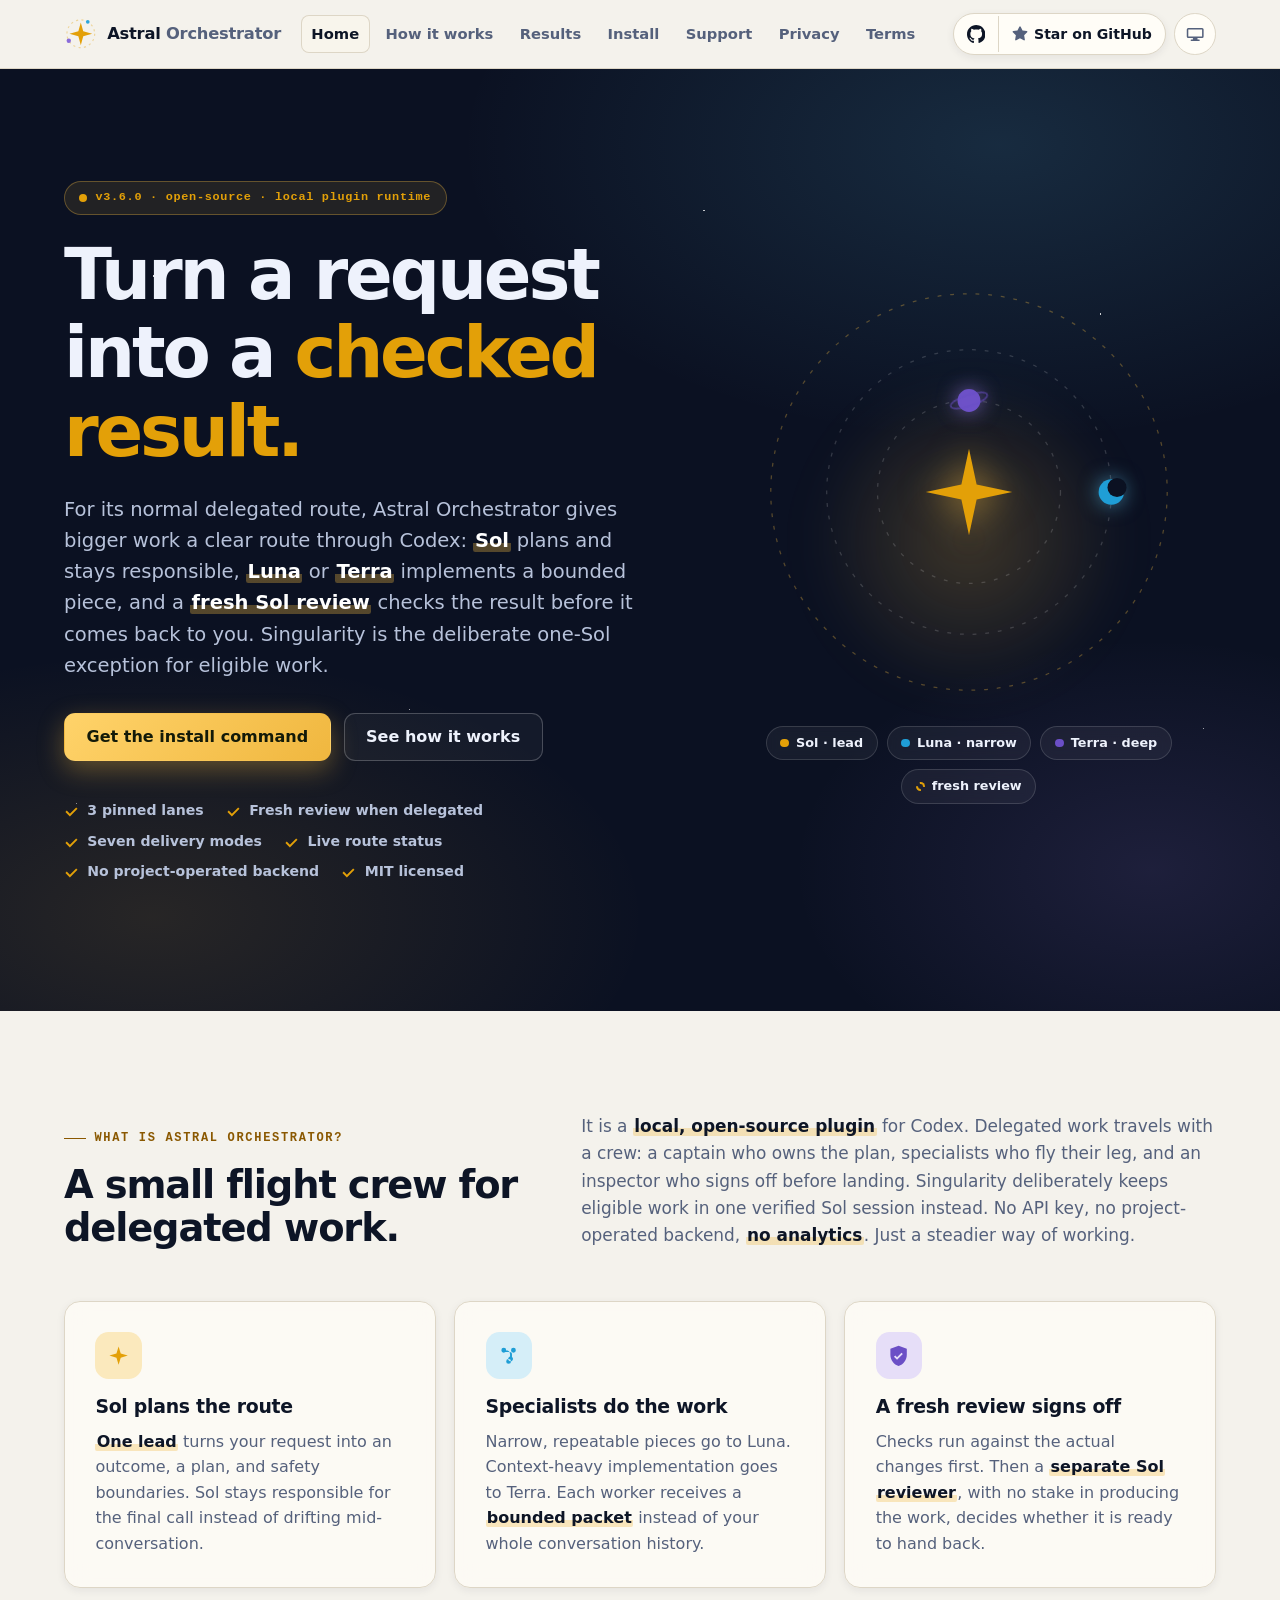
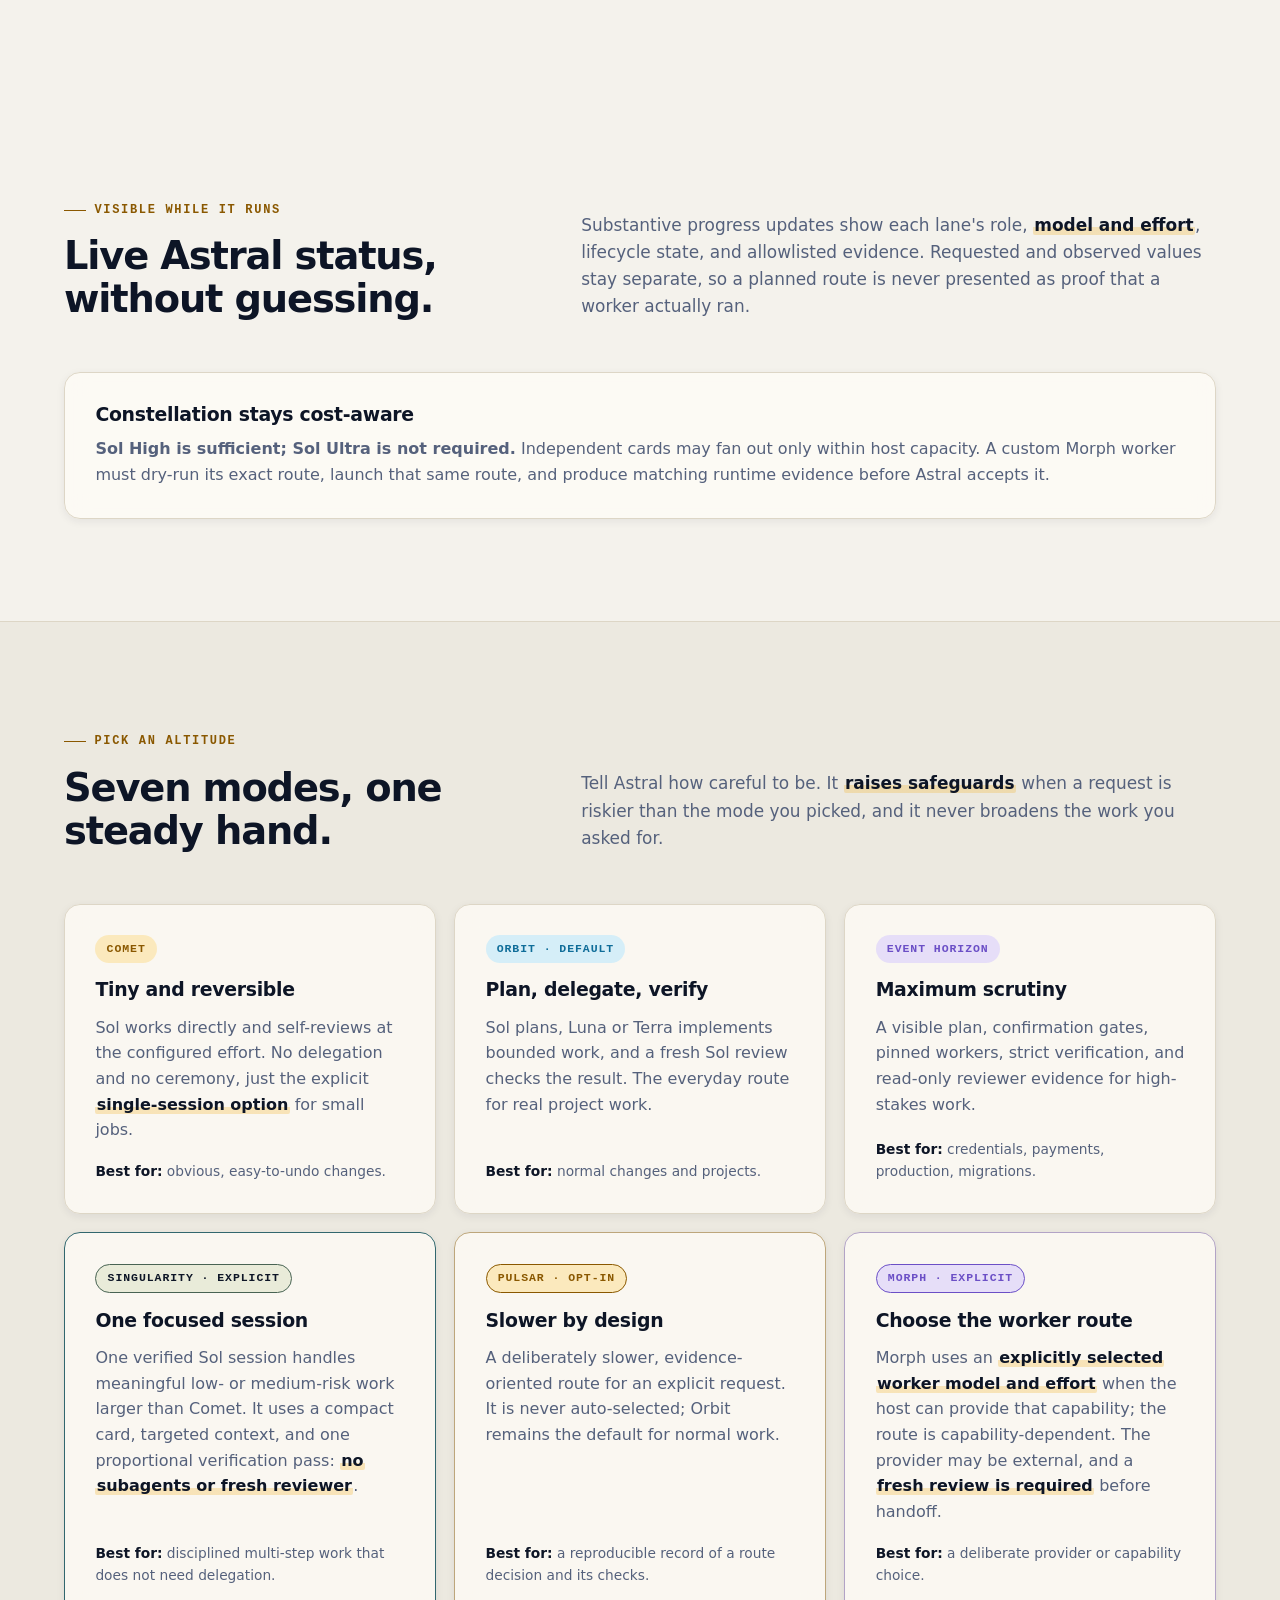
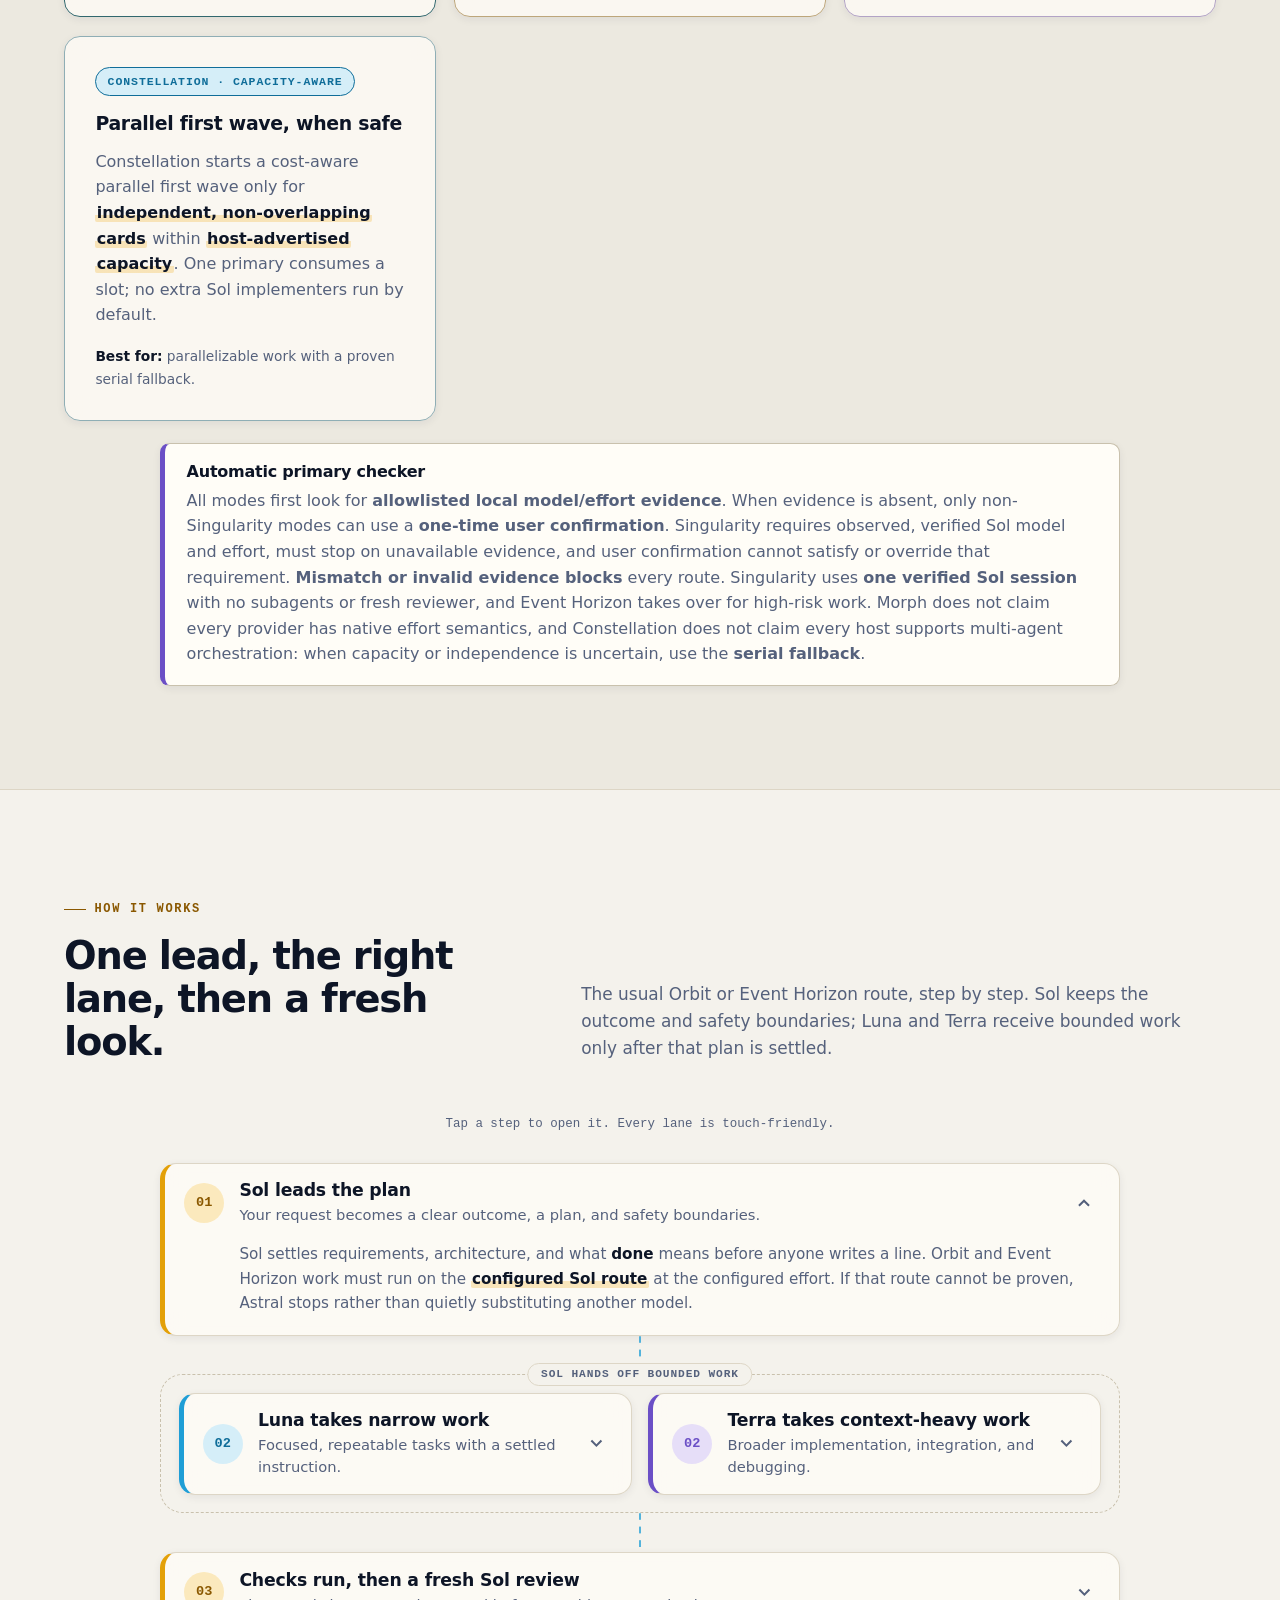
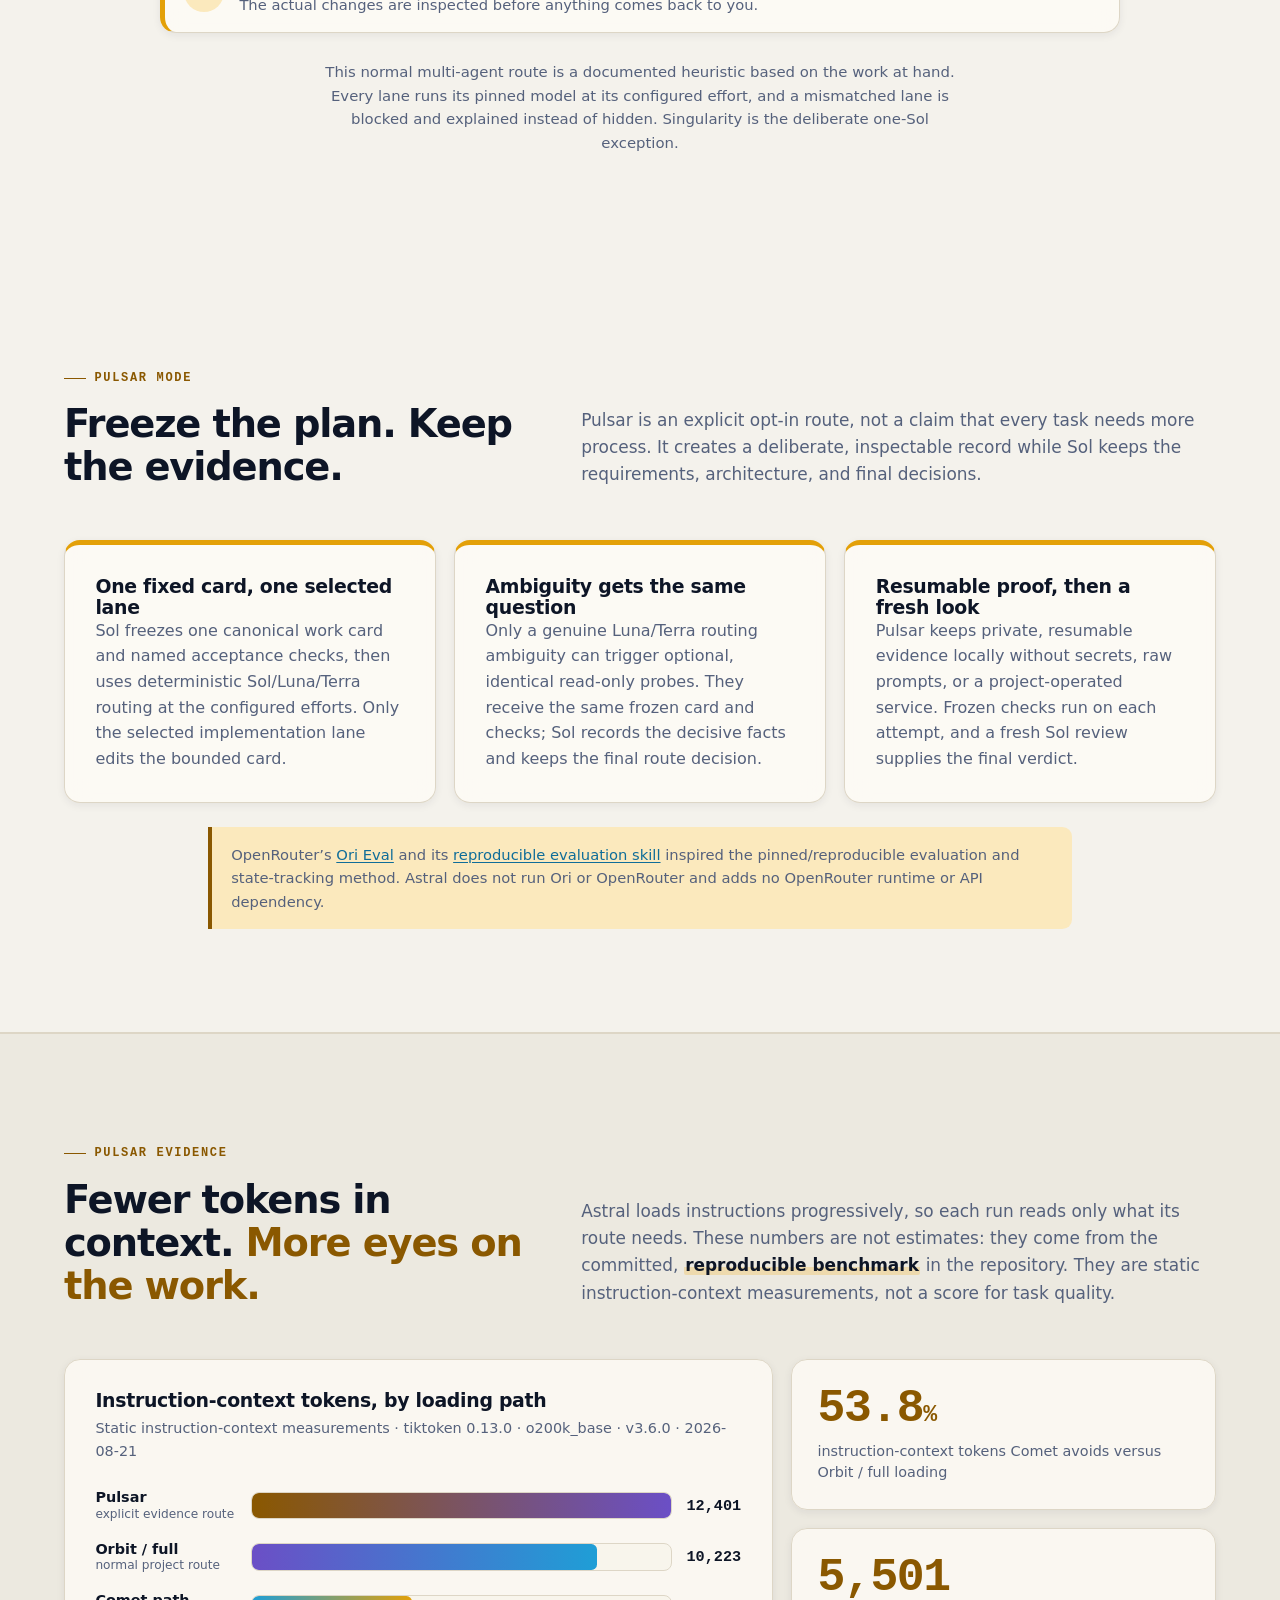
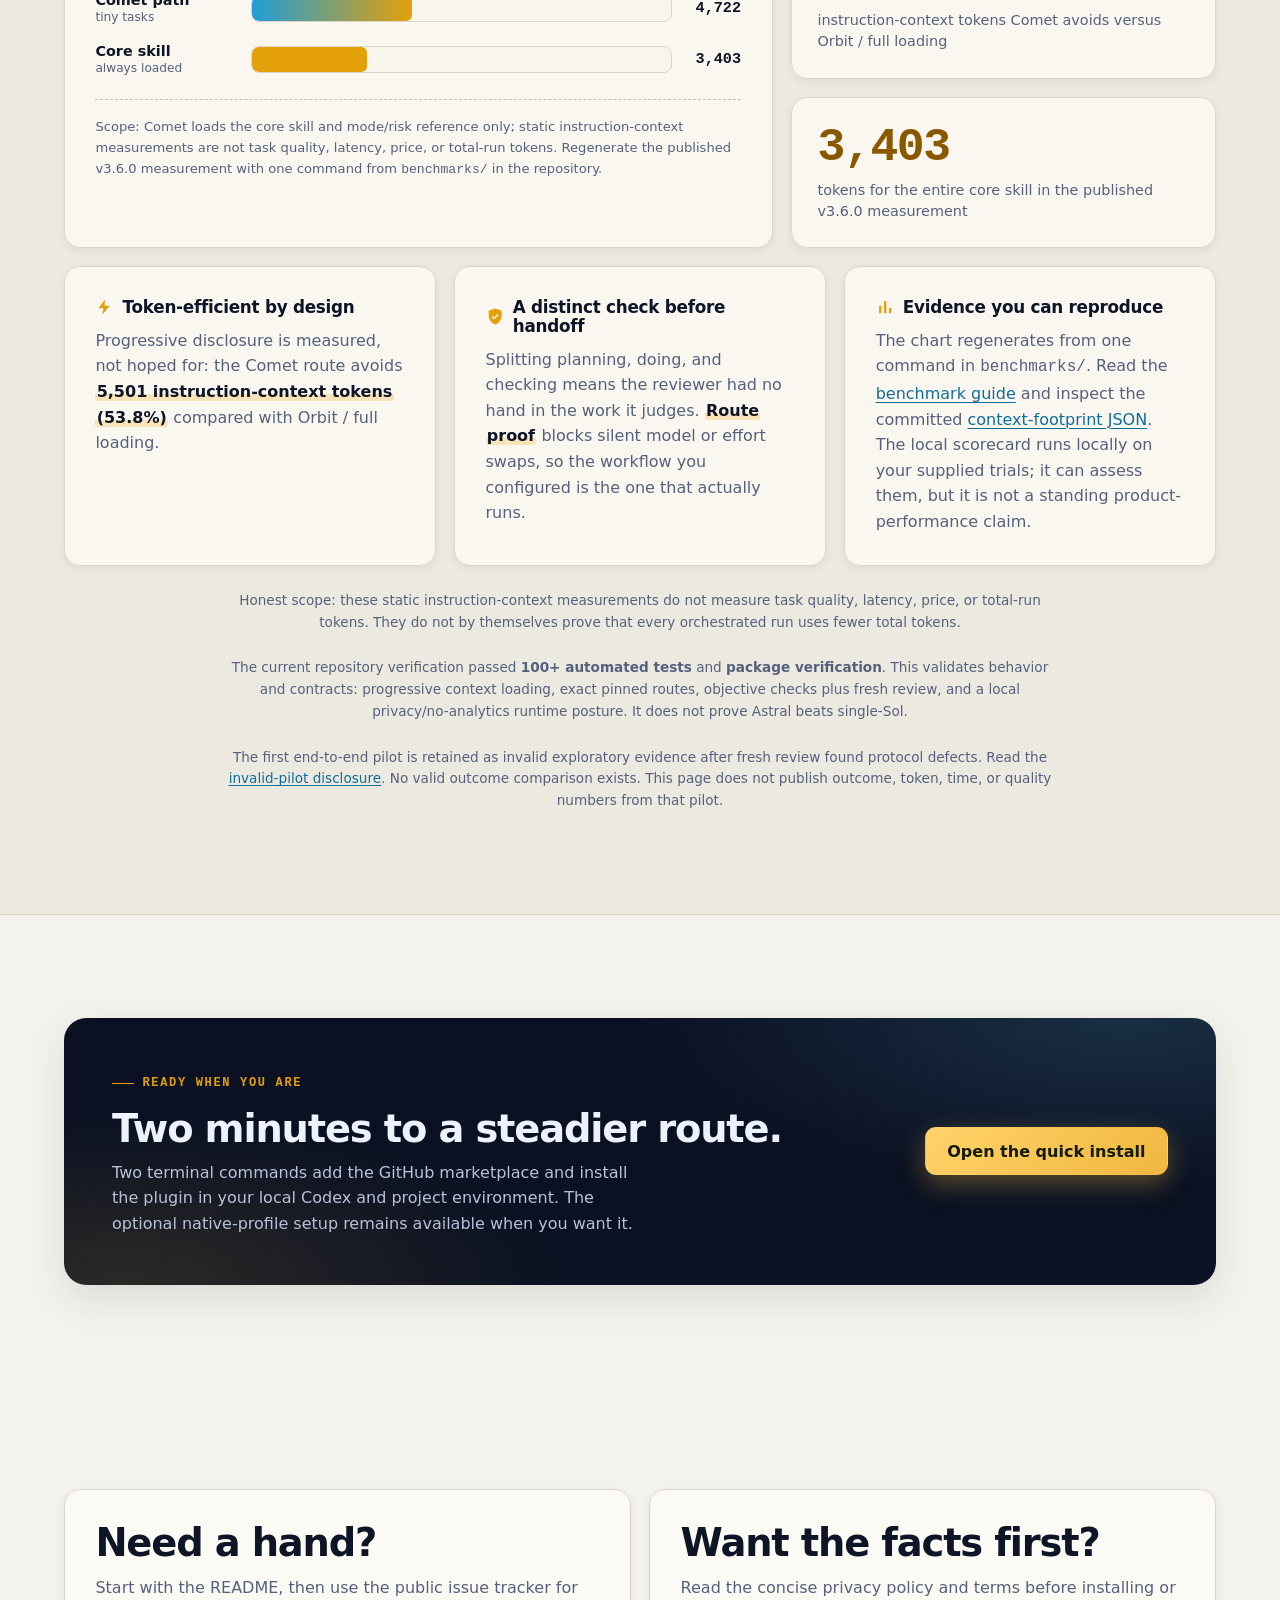
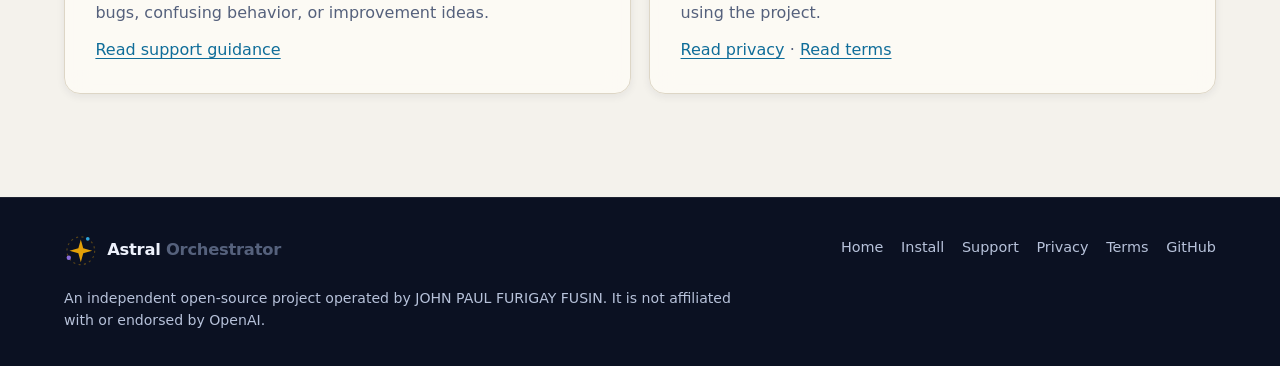
==== website/index.html @ 794e6f86 "feat: add Singularity and cosmic mode taxonomy" ====
<!doctype html>
<html lang="en">
  <head>
    <meta charset="utf-8">
    <meta name="viewport" content="width=device-width, initial-scale=1">
    <meta name="description" content="Astral Orchestrator is a local, open-source Codex plugin with delegated Sol, Luna, and Terra routes plus a deliberate one-Sol Singularity mode.">
    <meta name="theme-color" content="#f4f2ec">
    <title>Astral Orchestrator · turn a request into a checked result</title>
    <link rel="icon" type="image/png" href="assets/astral-orchestrator-favicon-32.png">
    <link rel="apple-touch-icon" href="assets/astral-orchestrator-touch-icon.png">
    <link rel="stylesheet" href="assets/site.css">
    <script src="assets/site.js"></script>
  </head>
  <body>
    <div class="ambient" aria-hidden="true"></div>
    <a class="skip-link" href="#main-content">Skip to content</a>
    <header class="site-header">
      <div class="shell header-inner">
        <a class="brand" href="./" aria-label="Astral Orchestrator home">
          <svg class="brand-mark" viewBox="0 0 40 40" aria-hidden="true">
            <circle cx="20" cy="20" r="16.5" fill="none" stroke="currentColor" stroke-opacity="0.35" stroke-width="1.4" stroke-dasharray="2.5 4"></circle>
            <path d="M20 6.5 L22.9 17.1 L33.5 20 L22.9 22.9 L20 33.5 L17.1 22.9 L6.5 20 L17.1 17.1 Z"></path>
            <circle cx="28.3" cy="5.7" r="2.2" fill="#2ea6dc"></circle>
            <circle cx="5.7" cy="28.3" r="2.6" fill="#8a6cdb"></circle>
          </svg>
          <span class="brand-word">Astral <em>Orchestrator</em></span>
        </a>
        <nav class="site-nav" aria-label="Primary navigation">
          <ul>
            <li><a href="./" aria-current="page">Home</a></li>
            <li><a href="#how-it-works">How it works</a></li>
            <li><a href="#evidence">Results</a></li>
            <li><a href="install/">Install</a></li>
            <li><a href="support/">Support</a></li>
            <li><a href="privacy/">Privacy</a></li>
            <li><a href="terms/">Terms</a></li>
          </ul>
        </nav>
        <div class="header-actions">
          <a class="star-button" href="https://github.com/Demonbane18/astral-orchestrator" target="_blank" rel="noopener" aria-label="Open Astral Orchestrator on GitHub in a new tab">
            <span class="star-button-part">
              <svg class="gh-mark" viewBox="0 0 16 16" aria-hidden="true"><path d="M8 0C3.58 0 0 3.58 0 8c0 3.54 2.29 6.53 5.47 7.59.4.07.55-.17.55-.38 0-.19-.01-.82-.01-1.49-2.01.37-2.53-.49-2.69-.94-.09-.23-.48-.94-.82-1.13-.28-.15-.68-.52-.01-.53.63-.01 1.08.58 1.23.82.72 1.21 1.87.87 2.33.66.07-.52.28-.87.51-1.07-1.78-.2-3.64-.89-3.64-3.95 0-.87.31-1.59.82-2.15-.08-.2-.36-1.02.08-2.12 0 0 .67-.21 2.2.82.64-.18 1.32-.27 2-.27s1.36.09 2 .27c1.53-1.04 2.2-.82 2.2-.82.44 1.1.16 1.92.08 2.12.51.56.82 1.27.82 2.15 0 3.07-1.87 3.75-3.65 3.95.29.25.54.73.54 1.48 0 1.07-.01 1.93-.01 2.2 0 .21.15.46.55.38A8.01 8.01 0 0 0 16 8c0-4.42-3.58-8-8-8Z"></path></svg>
            </span>
            <span class="star-button-part">
              <svg class="star-icon" viewBox="0 0 16 16" aria-hidden="true"><path d="M8 .25a.75.75 0 0 1 .673.418l1.882 3.815 4.21.612a.75.75 0 0 1 .416 1.279l-3.046 2.97.719 4.192a.751.751 0 0 1-1.088.791L8 12.347l-3.766 1.98a.75.75 0 0 1-1.088-.79l.72-4.194L.818 6.374a.75.75 0 0 1 .416-1.28l4.21-.611L7.327.668A.75.75 0 0 1 8 .25Z"></path></svg>
              <span class="star-label">Star on GitHub</span>
            </span>
          </a>
          <button class="theme-toggle" type="button" data-theme-toggle data-choice="system" aria-label="Theme: system. Activate for light theme.">
            <svg data-theme-icon="light" viewBox="0 0 24 24" aria-hidden="true"><circle cx="12" cy="12" r="4.5"></circle><circle cx="12" cy="2.4" r="1.7"></circle><circle cx="12" cy="21.6" r="1.7"></circle><circle cx="2.4" cy="12" r="1.7"></circle><circle cx="21.6" cy="12" r="1.7"></circle><circle cx="4.8" cy="4.8" r="1.7"></circle><circle cx="19.2" cy="19.2" r="1.7"></circle><circle cx="19.2" cy="4.8" r="1.7"></circle><circle cx="4.8" cy="19.2" r="1.7"></circle></svg>
            <svg data-theme-icon="dark" viewBox="0 0 24 24" aria-hidden="true"><path d="M21 12.79A9 9 0 1 1 11.21 3 7 7 0 0 0 21 12.79Z"></path></svg>
            <svg data-theme-icon="system" viewBox="0 0 24 24" aria-hidden="true"><path fill-rule="evenodd" d="M3 4a2 2 0 0 0-2 2v9a2 2 0 0 0 2 2h6v2H7a1 1 0 1 0 0 2h10a1 1 0 1 0 0-2h-2v-2h6a2 2 0 0 0 2-2V6a2 2 0 0 0-2-2H3Zm0 2h18v9H3V6Z"></path></svg>
          </button>
        </div>
      </div>
    </header>

    <main id="main-content">
      <section class="hero" aria-labelledby="home-title">
        <div class="shell hero-grid">
          <div>
            <p class="hero-badge"><span class="pulse-dot" aria-hidden="true"></span>v3.6.0 · open-source · local plugin runtime</p>
            <h1 id="home-title">Turn a request into a <span class="gradient-text">checked result.</span></h1>
            <p class="hero-copy">
              For its normal delegated route, Astral Orchestrator gives bigger work a clear route through Codex:
              <span class="hl">Sol</span> plans and stays responsible,
              <span class="hl">Luna</span> or <span class="hl">Terra</span> implements
              a bounded piece, and a <span class="hl">fresh Sol review</span> checks
              the result before it comes back to you. Singularity is the deliberate
              one-Sol exception for eligible work.
            </p>
            <div class="hero-actions">
              <a class="button button-primary" href="install/">Get the install command</a>
              <a class="button button-quiet" href="#how-it-works">See how it works</a>
            </div>
            <ul class="hero-facts">
              <li><svg viewBox="0 0 16 16" aria-hidden="true"><path d="M6.2 11.3 2.9 8 1.5 9.4l4.7 4.7 8-8L12.8 4.7z"></path></svg>3 pinned lanes</li>
              <li><svg viewBox="0 0 16 16" aria-hidden="true"><path d="M6.2 11.3 2.9 8 1.5 9.4l4.7 4.7 8-8L12.8 4.7z"></path></svg>Fresh review when delegated</li>
              <li><svg viewBox="0 0 16 16" aria-hidden="true"><path d="M6.2 11.3 2.9 8 1.5 9.4l4.7 4.7 8-8L12.8 4.7z"></path></svg>Seven delivery modes</li>
              <li><svg viewBox="0 0 16 16" aria-hidden="true"><path d="M6.2 11.3 2.9 8 1.5 9.4l4.7 4.7 8-8L12.8 4.7z"></path></svg>Live route status</li>
              <li><svg viewBox="0 0 16 16" aria-hidden="true"><path d="M6.2 11.3 2.9 8 1.5 9.4l4.7 4.7 8-8L12.8 4.7z"></path></svg>No project-operated backend</li>
              <li><svg viewBox="0 0 16 16" aria-hidden="true"><path d="M6.2 11.3 2.9 8 1.5 9.4l4.7 4.7 8-8L12.8 4.7z"></path></svg>MIT licensed</li>
            </ul>
          </div>
          <div class="hero-orbit">
            <svg class="orbit-scene" viewBox="0 0 340 340" role="img" aria-label="Orbital diagram: Sol the golden lead star at the center, Luna and Terra specialist lanes on inner orbits, and a dashed fresh-review ring around them all.">
              <circle class="orbit-ring orbit-ring--review" cx="170" cy="170" r="156"></circle>
              <circle class="orbit-ring" cx="170" cy="170" r="112"></circle>
              <circle class="orbit-ring" cx="170" cy="170" r="72"></circle>
              <g class="orbit-group orbit-group--luna">
                <g transform="translate(282 170)">
                  <circle class="orbit-luna" r="10"></circle>
                  <circle class="orbit-cutout" cx="4.5" cy="-3.5" r="7.5"></circle>
                </g>
              </g>
              <g class="orbit-group orbit-group--terra">
                <g transform="translate(170 98)">
                  <circle class="orbit-terra" r="9"></circle>
                  <ellipse cx="0" cy="0" rx="15" ry="4.5" fill="none" stroke="currentColor" stroke-opacity="0.55" stroke-width="1.4" transform="rotate(-18)" class="orbit-terra"></ellipse>
                </g>
              </g>
              <path class="orbit-sol" d="M170 136 L176 164 L204 170 L176 176 L170 204 L164 176 L136 170 L164 164 Z"></path>
            </svg>
            <div class="orbit-legend" aria-hidden="true">
              <span class="orbit-chip"><i class="dot-sol"></i>Sol · lead</span>
              <span class="orbit-chip"><i class="dot-luna"></i>Luna · narrow</span>
              <span class="orbit-chip"><i class="dot-terra"></i>Terra · deep</span>
              <span class="orbit-chip"><i class="dot-review"></i>fresh review</span>
            </div>
          </div>
        </div>
      </section>

      <section class="section" aria-labelledby="what-title">
        <div class="shell">
          <div class="section-intro" data-reveal>
            <div>
              <p class="eyebrow">What is Astral Orchestrator?</p>
              <h2 id="what-title">A small flight crew for delegated work.</h2>
            </div>
            <p>
              It is a <span class="hl">local, open-source plugin</span> for Codex.
              Delegated work travels with a crew: a captain who owns the plan,
              specialists who fly their leg, and an inspector who signs off before
              landing. Singularity deliberately keeps eligible work in one verified
              Sol session instead. No API key, no project-operated backend,
              <span class="hl">no analytics</span>. Just a steadier way of working.
            </p>
          </div>
          <div class="card-grid">
            <article class="pillar-card" data-reveal>
              <span class="card-icon card-icon--sol" aria-hidden="true">
                <svg viewBox="0 0 24 24"><path d="M12 2.5 14.2 9.8 21.5 12 14.2 14.2 12 21.5 9.8 14.2 2.5 12 9.8 9.8Z"></path></svg>
              </span>
              <h3>Sol plans the route</h3>
              <p>
                <span class="hl">One lead</span> turns your request into an outcome,
                a plan, and safety boundaries. Sol stays responsible for the final
                call instead of drifting mid-conversation.
              </p>
            </article>
            <article class="pillar-card" data-reveal>
              <span class="card-icon card-icon--lanes" aria-hidden="true">
                <svg viewBox="0 0 24 24"><path d="M7 4a2.5 2.5 0 1 1 0 5 2.5 2.5 0 0 1 0-5Zm10 0a2.5 2.5 0 1 1 0 5 2.5 2.5 0 0 1 0-5ZM7 6.5h2.2c2.6 0 4.3 1.6 4.3 4.2V13a2.5 2.5 0 1 0 2 .4v-2.7c0-1.5-1-2.4-2.3-2.4H7v-1.8ZM12 15.5A2.5 2.5 0 1 1 12 20.5 2.5 2.5 0 0 1 12 15.5Z"></path></svg>
              </span>
              <h3>Specialists do the work</h3>
              <p>
                Narrow, repeatable pieces go to Luna. Context-heavy implementation
                goes to Terra. Each worker receives a <span class="hl">bounded
                packet</span> instead of your whole conversation history.
              </p>
            </article>
            <article class="pillar-card" data-reveal>
              <span class="card-icon card-icon--review" aria-hidden="true">
                <svg viewBox="0 0 24 24"><path d="M12 1.8 3.5 5v6.1c0 5.3 3.6 10.3 8.5 11.6 4.9-1.3 8.5-6.3 8.5-11.6V5L12 1.8Zm-1.6 14.6-3.2-3.2 1.4-1.4 1.8 1.8 4.6-4.6 1.4 1.4-6 6Z"></path></svg>
              </span>
              <h3>A fresh review signs off</h3>
              <p>
                Checks run against the actual changes first. Then a
                <span class="hl">separate Sol reviewer</span>, with no stake in
                producing the work, decides whether it is ready to hand back.
              </p>
            </article>
          </div>
        </div>
      </section>

      <section class="section" aria-labelledby="status-title">
        <div class="shell">
          <div class="section-intro" data-reveal>
            <div>
              <p class="eyebrow">Visible while it runs</p>
              <h2 id="status-title">Live Astral status, without guessing.</h2>
            </div>
            <p>
              Substantive progress updates show each lane's role, <span class="hl">model and effort</span>,
              lifecycle state, and allowlisted evidence. Requested and observed values stay separate,
              so a planned route is never presented as proof that a worker actually ran.
            </p>
          </div>
          <div class="plain-card" data-reveal>
            <h3>Constellation stays cost-aware</h3>
            <p>
              <strong>Sol High is sufficient; Sol Ultra is not required.</strong> Independent cards may
              fan out only within host capacity. A custom Morph worker must dry-run its exact route,
              launch that same route, and produce matching runtime evidence before Astral accepts it.
            </p>
          </div>
        </div>
      </section>

      <section class="section modes-section" aria-labelledby="modes-title">
        <div class="shell">
          <div class="section-intro" data-reveal>
            <div>
              <p class="eyebrow">Pick an altitude</p>
              <h2 id="modes-title">Seven modes, one steady hand.</h2>
            </div>
            <p>
              Tell Astral how careful to be. It <span class="hl">raises safeguards</span>
              when a request is riskier than the mode you picked, and it never
              broadens the work you asked for.
            </p>
          </div>
          <div class="card-grid modes-grid">
            <article class="mode-card" data-reveal>
              <span class="mode-tag mode-tag--comet">Comet</span>
              <h3>Tiny and reversible</h3>
              <p>
                Sol works directly and self-reviews at the configured effort. No
                delegation and no ceremony, just the explicit
                <span class="hl">single-session option</span> for small jobs.
              </p>
              <p class="mode-best"><strong>Best for:</strong> obvious, easy-to-undo changes.</p>
            </article>
            <article class="mode-card" data-reveal>
              <span class="mode-tag mode-tag--orbit">Orbit · default</span>
              <h3>Plan, delegate, verify</h3>
              <p>
                Sol plans, Luna or Terra implements bounded work, and a fresh Sol
                review checks the result. The everyday route for real project work.
              </p>
              <p class="mode-best"><strong>Best for:</strong> normal changes and projects.</p>
            </article>
            <article class="mode-card" data-reveal>
              <span class="mode-tag mode-tag--event-horizon">Event Horizon</span>
              <h3>Maximum scrutiny</h3>
              <p>
                A visible plan, confirmation gates, pinned workers, strict
                verification, and read-only reviewer evidence for high-stakes work.
              </p>
              <p class="mode-best"><strong>Best for:</strong> credentials, payments, production, migrations.</p>
            </article>
            <article class="mode-card mode-card--singularity" data-reveal>
              <span class="mode-tag mode-tag--singularity">Singularity · explicit</span>
              <h3>One focused session</h3>
              <p>
                One verified Sol session handles meaningful low- or medium-risk work
                larger than Comet. It uses a compact card, targeted context, and one
                proportional verification pass: <span class="hl">no subagents or fresh reviewer</span>.
              </p>
              <p class="mode-best"><strong>Best for:</strong> disciplined multi-step work that does not need delegation.</p>
            </article>
            <article class="mode-card mode-card--pulsar" data-reveal>
              <span class="mode-tag mode-tag--pulsar">Pulsar · opt-in</span>
              <h3>Slower by design</h3>
              <p>
                A deliberately slower, evidence-oriented route for an explicit
                request. It is never auto-selected; Orbit remains the default for
                normal work.
              </p>
              <p class="mode-best"><strong>Best for:</strong> a reproducible record of a route decision and its checks.</p>
            </article>
            <article class="mode-card mode-card--morph" data-reveal>
              <span class="mode-tag mode-tag--morph">Morph · explicit</span>
              <h3>Choose the worker route</h3>
              <p>
                Morph uses an <span class="hl">explicitly selected worker model and effort</span>
                when the host can provide that capability; the route is capability-dependent.
                The provider may be external,
                and a <span class="hl">fresh review is required</span> before handoff.
              </p>
              <p class="mode-best"><strong>Best for:</strong> a deliberate provider or capability choice.</p>
            </article>
            <article class="mode-card mode-card--constellation" data-reveal>
              <span class="mode-tag mode-tag--constellation">Constellation · capacity-aware</span>
              <h3>Parallel first wave, when safe</h3>
              <p>
                Constellation starts a cost-aware parallel first wave only for
                <span class="hl">independent, non-overlapping cards</span> within
                <span class="hl">host-advertised capacity</span>. One primary consumes a slot;
                no extra Sol implementers run by default.
              </p>
              <p class="mode-best"><strong>Best for:</strong> parallelizable work with a proven serial fallback.</p>
            </article>
          </div>
          <aside class="mode-guard" data-reveal aria-labelledby="mode-guard-title">
            <h3 id="mode-guard-title">Automatic primary checker</h3>
            <p>
              All modes first look for <strong>allowlisted local model/effort evidence</strong>.
              When evidence is absent, only non-Singularity modes can use a
              <strong>one-time user confirmation</strong>. Singularity requires observed,
              verified Sol model and effort, must stop on unavailable evidence, and user
              confirmation cannot satisfy or override that requirement. <strong>Mismatch or
              invalid evidence blocks</strong> every route. Singularity uses <strong>one verified
              Sol session</strong> with no subagents or fresh reviewer, and Event Horizon takes over
              for high-risk work. Morph does not claim
              every provider has native effort semantics, and Constellation does not claim
              every host supports multi-agent orchestration: when capacity or
              independence is uncertain, use the <strong>serial fallback</strong>.
            </p>
          </aside>
        </div>
      </section>
      <section class="section" id="how-it-works" aria-labelledby="workflow-title">
        <div class="shell">
          <div class="section-intro" data-reveal>
            <div>
              <p class="eyebrow">How it works</p>
              <h2 id="workflow-title">One lead, the right lane, then a fresh look.</h2>
            </div>
            <p>
              The usual Orbit or Event Horizon route, step by step. Sol keeps the outcome
              and safety boundaries; Luna and Terra receive bounded work only after
              that plan is settled.
            </p>
          </div>

          <p class="route-hint" data-reveal>Tap a step to open it. Every lane is touch-friendly.</p>

          <div class="route-map" aria-label="Normal multi-agent route: Sol leads the plan. Luna handles narrow repeatable tasks. Terra handles context-heavy implementation. Checks run after the work, then a fresh Sol review happens before handoff.">
            <div class="route-step route-step--sol" data-reveal>
              <details open>
                <summary>
                  <span class="route-number">01</span>
                  <span>
                    <span class="route-title">Sol leads the plan</span>
                    <span class="route-tagline">Your request becomes a clear outcome, a plan, and safety boundaries.</span>
                  </span>
                  <span class="route-chevron" aria-hidden="true"><svg viewBox="0 0 16 16"><path d="M8 11.5 2.5 6l1.4-1.4L8 8.7l4.1-4.1L13.5 6z"></path></svg></span>
                </summary>
                <div class="route-detail">
                  <p>Sol settles requirements, architecture, and what <strong>done</strong> means before anyone writes a line. Orbit and Event Horizon work must run on the <span class="hl">configured Sol route</span> at the configured effort. If that route cannot be proven, Astral stops rather than quietly substituting another model.</p>
                </div>
              </details>
            </div>

            <div class="route-connector" aria-hidden="true"></div>

            <div class="route-branches" data-reveal>
              <span class="route-branches-label">Sol hands off bounded work</span>
              <div class="route-step route-step--luna">
                <details>
                  <summary>
                    <span class="route-number">02</span>
                    <span>
                      <span class="route-title">Luna takes narrow work</span>
                      <span class="route-tagline">Focused, repeatable tasks with a settled instruction.</span>
                    </span>
                    <span class="route-chevron" aria-hidden="true"><svg viewBox="0 0 16 16"><path d="M8 11.5 2.5 6l1.4-1.4L8 8.7l4.1-4.1L13.5 6z"></path></svg></span>
                  </summary>
                  <div class="route-detail">
                    <p>Think of a rename, a small transform, or a tight template: fully specified and easy to verify. Luna receives a bounded packet, <strong>not your whole conversation</strong>, at its configured effort.</p>
                  </div>
                </details>
              </div>
              <div class="route-step route-step--terra">
                <details>
                  <summary>
                    <span class="route-number">02</span>
                    <span>
                      <span class="route-title">Terra takes context-heavy work</span>
                      <span class="route-tagline">Broader implementation, integration, and debugging.</span>
                    </span>
                    <span class="route-chevron" aria-hidden="true"><svg viewBox="0 0 16 16"><path d="M8 11.5 2.5 6l1.4-1.4L8 8.7l4.1-4.1L13.5 6z"></path></svg></span>
                  </summary>
                  <div class="route-detail">
                    <p>When the work needs project context, like wiring a feature, chasing a bug across files, or careful refactoring, Terra steps in <strong>after</strong> Sol has settled the plan, at its configured effort.</p>
                  </div>
                </details>
              </div>
            </div>

            <div class="route-connector" aria-hidden="true"></div>

            <div class="route-step route-step--review" data-reveal>
              <details>
                <summary>
                  <span class="route-number">03</span>
                  <span>
                    <span class="route-title">Checks run, then a fresh Sol review</span>
                    <span class="route-tagline">The actual changes are inspected before anything comes back to you.</span>
                  </span>
                  <span class="route-chevron" aria-hidden="true"><svg viewBox="0 0 16 16"><path d="M8 11.5 2.5 6l1.4-1.4L8 8.7l4.1-4.1L13.5 6z"></path></svg></span>
                </summary>
                <div class="route-detail">
                  <p>Relevant checks run against the real diff. Then a <strong>separate Sol reviewer</strong>, with no stake in producing the work, assesses the finished result. Event Horizon adds confirmation gates and read-only review evidence.</p>
                </div>
              </details>
            </div>

            <p class="route-caption">This normal multi-agent route is a documented heuristic based on the work at hand. Every lane runs its pinned model at its configured effort, and a mismatched lane is blocked and explained instead of hidden. Singularity is the deliberate one-Sol exception.</p>
          </div>
        </div>
      </section>

      <section class="section pulsar-section" aria-labelledby="pulsar-title">
        <div class="shell">
          <div class="section-intro" data-reveal>
            <div>
              <p class="eyebrow">Pulsar mode</p>
              <h2 id="pulsar-title">Freeze the plan. Keep the evidence.</h2>
            </div>
            <p>
              Pulsar is an explicit opt-in route, not a claim that every task
              needs more process. It creates a deliberate, inspectable record while
              Sol keeps the requirements, architecture, and final decisions.
            </p>
          </div>
          <div class="pulsar-grid">
            <article class="pulsar-card" data-reveal>
              <h3>One fixed card, one selected lane</h3>
              <p>
                Sol freezes one canonical work card and named acceptance checks,
                then uses deterministic Sol/Luna/Terra routing at the configured
                efforts. Only the selected implementation lane edits the bounded
                card.
              </p>
            </article>
            <article class="pulsar-card" data-reveal>
              <h3>Ambiguity gets the same question</h3>
              <p>
                Only a genuine Luna/Terra routing ambiguity can trigger optional,
                identical read-only probes. They receive the same frozen card and
                checks; Sol records the decisive facts and keeps the final route
                decision.
              </p>
            </article>
            <article class="pulsar-card" data-reveal>
              <h3>Resumable proof, then a fresh look</h3>
              <p>
                Pulsar keeps private, resumable evidence locally without secrets,
                raw prompts, or a project-operated service. Frozen checks run on
                each attempt, and a fresh Sol review supplies the final verdict.
              </p>
            </article>
          </div>
          <aside class="attribution-note" data-reveal aria-label="Ori Eval inspiration and dependency note">
            <p>
              OpenRouter’s <a href="https://openrouter.ai/ori/eval">Ori Eval</a> and
              its <a href="https://openrouter.ai/skills/spawn-ori-eval">reproducible evaluation skill</a>
              inspired the pinned/reproducible evaluation and state-tracking method.
              Astral does not run Ori or OpenRouter and adds no OpenRouter runtime or API dependency.
            </p>
          </aside>
        </div>
      </section>

      <section class="section evidence-section" id="evidence" aria-labelledby="evidence-title">
        <div class="shell">
          <div class="section-intro" data-reveal>
            <div>
              <p class="eyebrow">Pulsar evidence</p>
              <h2 id="evidence-title">Fewer tokens in context. <span class="gradient-text">More eyes on the work.</span></h2>
            </div>
            <p>
              Astral loads instructions progressively, so each run reads only what
              its route needs. These numbers are not estimates: they come from the
              committed, <span class="hl">reproducible benchmark</span> in the
              repository. They are static instruction-context measurements, not
              a score for task quality.
            </p>
          </div>

          <div class="evidence-grid">
            <div class="chart-card" data-reveal>
              <h3>Instruction-context tokens, by loading path</h3>
              <p class="chart-sub">Static instruction-context measurements · tiktoken 0.13.0 · o200k_base · v3.6.0 · 2026-08-21</p>
              <div class="chart" data-chart role="img" aria-label="Bar chart of static instruction-context tokens. Pulsar costs 12,401 tokens. Orbit and full cost 10,223 tokens. Comet costs 4,722 tokens. The core skill costs 3,403 tokens.">
                <div class="chart-row">
                  <span class="chart-label">Pulsar <small>explicit evidence route</small></span>
                  <span class="chart-track"><span class="chart-bar chart-bar--pulsar"></span></span>
                  <span class="chart-value" data-count-to="12401">12,401</span>
                </div>
                <div class="chart-row">
                  <span class="chart-label">Orbit / full <small>normal project route</small></span>
                  <span class="chart-track"><span class="chart-bar chart-bar--full"></span></span>
                  <span class="chart-value" data-count-to="10223">10,223</span>
                </div>
                <div class="chart-row">
                  <span class="chart-label">Comet path <small>tiny tasks</small></span>
                  <span class="chart-track"><span class="chart-bar chart-bar--comet"></span></span>
                  <span class="chart-value" data-count-to="4722">4,722</span>
                </div>
                <div class="chart-row">
                  <span class="chart-label">Core skill <small>always loaded</small></span>
                  <span class="chart-track"><span class="chart-bar chart-bar--core"></span></span>
                  <span class="chart-value" data-count-to="3403">3,403</span>
                </div>
              </div>
              <p class="chart-footnote">Scope: Comet loads the core skill and mode/risk reference only; static instruction-context measurements are not task quality, latency, price, or total-run tokens. Regenerate the published v3.6.0 measurement with one command from <code>benchmarks/</code> in the repository.</p>
            </div>

            <div class="stat-stack">
              <div class="stat-card" data-reveal>
                <span class="stat-number"><span data-stat-count data-count-to="53.8" data-decimals="1">53.8</span><span class="stat-unit">%</span></span>
                <span class="stat-label">instruction-context tokens Comet avoids versus Orbit / full loading</span>
              </div>
              <div class="stat-card" data-reveal>
                <span class="stat-number"><span data-stat-count data-count-to="5501">5,501</span></span>
                <span class="stat-label">instruction-context tokens Comet avoids versus Orbit / full loading</span>
              </div>
              <div class="stat-card" data-reveal>
                <span class="stat-number"><span data-stat-count data-count-to="3403">3,403</span></span>
                <span class="stat-label">tokens for the entire core skill in the published v3.6.0 measurement</span>
              </div>
            </div>
          </div>

          <div class="conclusion-grid">
            <article class="conclusion-card" data-reveal>
              <h3><svg viewBox="0 0 24 24" aria-hidden="true"><path d="M13 2 4.5 13.5H11L9.5 22 19 10h-6.5L13 2Z"></path></svg>Token-efficient by design</h3>
              <p>
                Progressive disclosure is measured, not hoped for: the Comet route
                avoids <span class="hl">5,501 instruction-context tokens (53.8%)</span>
                compared with Orbit / full loading.
              </p>
            </article>
            <article class="conclusion-card" data-reveal>
              <h3><svg viewBox="0 0 24 24" aria-hidden="true"><path d="M12 1.8 3.5 5v6.1c0 5.3 3.6 10.3 8.5 11.6 4.9-1.3 8.5-6.3 8.5-11.6V5L12 1.8Zm-1.6 14.6-3.2-3.2 1.4-1.4 1.8 1.8 4.6-4.6 1.4 1.4-6 6Z"></path></svg>A distinct check before handoff</h3>
              <p>
                Splitting planning, doing, and checking means the reviewer had no
                hand in the work it judges. <span class="hl">Route proof</span> blocks
                silent model or effort swaps, so the workflow you configured is the
                one that actually runs.
              </p>
            </article>
            <article class="conclusion-card" data-reveal>
              <h3><svg viewBox="0 0 24 24" aria-hidden="true"><path d="M4 20V10h3v10H4Zm6.5 0V4h3v16h-3ZM17 20v-7h3v7h-3Z"></path></svg>Evidence you can reproduce</h3>
              <p>
                The chart regenerates from one command in <code>benchmarks/</code>.
                Read the <a href="https://github.com/Demonbane18/astral-orchestrator/blob/main/benchmarks/README.md">benchmark guide</a>
                and inspect the committed <a href="https://github.com/Demonbane18/astral-orchestrator/blob/main/benchmarks/context-footprint-2026-08-21.json">context-footprint JSON</a>.
                The local scorecard runs locally on your supplied trials; it can assess
                them, but it is not a standing product-performance claim.
              </p>
            </article>
          </div>

          <p class="scope-note" data-reveal>
            Honest scope: these static instruction-context measurements do not measure
            task quality, latency, price, or total-run tokens. They do not by themselves
            prove that every orchestrated run uses fewer total tokens.
          </p>

          <p class="scope-note" data-reveal>
            The current repository verification passed <strong>100+ automated tests</strong> and
            <strong>package verification</strong>. This validates behavior and contracts:
            progressive context loading, exact pinned routes, objective checks plus fresh
            review, and a local privacy/no-analytics runtime posture. It does not prove
            Astral beats single-Sol.
          </p>

          <p class="scope-note" data-reveal>
            The first end-to-end pilot is retained as invalid exploratory evidence after
            fresh review found protocol defects. Read the <a href="https://github.com/Demonbane18/astral-orchestrator/blob/main/benchmarks/results/2026-08-04-invalid-pilot/INVALID.md">invalid-pilot disclosure</a>.
            No valid outcome comparison exists. This page does not publish outcome,
            token, time, or quality numbers from that pilot.
          </p>
        </div>
      </section>

      <section class="section" aria-labelledby="cta-title">
        <div class="shell">
          <div class="cta-band" data-reveal>
            <div>
              <p class="eyebrow">Ready when you are</p>
              <h2 id="cta-title">Two minutes to a steadier route.</h2>
              <p>Two terminal commands add the GitHub marketplace and install the plugin in your local Codex and project environment. The optional native-profile setup remains available when you want it.</p>
            </div>
            <a class="button button-primary" href="install/">Open the quick install</a>
          </div>
        </div>
      </section>

      <section class="section" aria-labelledby="next-title">
        <div class="shell two-up">
          <article class="plain-card" data-reveal>
            <h2 id="next-title">Need a hand?</h2>
            <p>Start with the README, then use the public issue tracker for bugs, confusing behavior, or improvement ideas.</p>
            <p><a href="support/">Read support guidance</a></p>
          </article>
          <article class="plain-card" data-reveal>
            <h2>Want the facts first?</h2>
            <p>Read the concise privacy policy and terms before installing or using the project.</p>
            <p><a href="privacy/">Read privacy</a> <span aria-hidden="true">·</span> <a href="terms/">Read terms</a></p>
          </article>
        </div>
      </section>
    </main>

    <footer class="site-footer">
      <div class="shell footer-inner">
        <div>
          <a class="brand" href="./">
            <svg class="brand-mark" viewBox="0 0 40 40" aria-hidden="true">
              <circle cx="20" cy="20" r="16.5" fill="none" stroke="currentColor" stroke-opacity="0.35" stroke-width="1.4" stroke-dasharray="2.5 4"></circle>
              <path d="M20 6.5 L22.9 17.1 L33.5 20 L22.9 22.9 L20 33.5 L17.1 22.9 L6.5 20 L17.1 17.1 Z"></path>
              <circle cx="28.3" cy="5.7" r="2.2" fill="#2ea6dc"></circle>
              <circle cx="5.7" cy="28.3" r="2.6" fill="#8a6cdb"></circle>
            </svg>
            <span class="brand-word">Astral <em>Orchestrator</em></span>
          </a>
          <p class="footer-note">An independent open-source project operated by JOHN PAUL FURIGAY FUSIN. It is not affiliated with or endorsed by OpenAI.</p>
        </div>
        <nav aria-label="Footer navigation">
          <ul class="footer-links">
            <li><a href="./">Home</a></li>
            <li><a href="install/">Install</a></li>
            <li><a href="support/">Support</a></li>
            <li><a href="privacy/">Privacy</a></li>
            <li><a href="terms/">Terms</a></li>
            <li><a href="https://github.com/Demonbane18/astral-orchestrator">GitHub</a></li>
          </ul>
        </nav>
      </div>
    </footer>
  </body>
</html>
---- website/assets/site.css ----
/* ============================================================
   Astral Orchestrator · celestial design system
   Light "day" theme by default; dark "night" via [data-theme="dark"].
   The resolved theme is set by site.js before first paint.
   ============================================================ */

:root {
  color-scheme: light;

  --bg: #f4f2ec;
  --bg-soft: #ece9e0;
  --surface: #fffdf7;
  --surface-2: #f8f5ec;
  --glass: rgb(255 253 247 / 0.72);
  --text: #16213b;
  --text-strong: #0d1526;
  --muted: #55617c;
  --line: #ddd6c6;
  --line-strong: #c9c1ad;

  --gold: #8a5800;
  --gold-bright: #e3a008;
  --focus-ring: #8a5800;
  --gold-soft: #fbe9bd;
  --sky: #0f6d99;
  --sky-bright: #1f9ed6;
  --sky-soft: #d5eef8;
  --violet: #6b4fc6;
  --violet-soft: #e6def8;

  --header-bg: #f4f2ec;
  --hero-bg: #0b1122;
  --hero-text: #eef2fc;
  --hero-muted: #b7c2da;
  --code-bg: #0b1122;
  --code-text: #dce8fb;

  --shadow-sm: 0 0.15rem 0.5rem rgb(23 32 56 / 0.07);
  --shadow-md: 0 0.9rem 2.4rem rgb(23 32 56 / 0.11);
  --shadow-glow: 0 0 2.5rem rgb(227 160 8 / 0.25);

  --radius: 1rem;
  --radius-sm: 0.6rem;
  --content: 72rem;

  --font-body: ui-sans-serif, system-ui, -apple-system, BlinkMacSystemFont, "Segoe UI", sans-serif;
  --font-mono: ui-monospace, SFMono-Regular, Menlo, Consolas, monospace;
}

:root[data-theme="dark"] {
  color-scheme: dark;

  --bg: #070b18;
  --bg-soft: #0a1020;
  --surface: #0e1527;
  --surface-2: #121b31;
  --glass: rgb(14 21 39 / 0.66);
  --text: #e8edfa;
  --text-strong: #f7f9ff;
  --muted: #9da9c6;
  --line: #243050;
  --line-strong: #33436e;

  --gold: #f2ba42;
  --gold-bright: #ffd36a;
  --focus-ring: #ffd36a;
  --gold-soft: #2c2307;
  --sky: #63c9f2;
  --sky-bright: #8adbf7;
  --sky-soft: #0d2b3d;
  --violet: #a585f0;
  --violet-soft: #241d44;

  --header-bg: rgb(7 11 24 / 0.78);
  --hero-bg: #070b18;
  --hero-text: #eef2fc;
  --hero-muted: #a9b6d4;
  --code-bg: #050912;
  --code-text: #d7e5fb;

  --shadow-sm: 0 0.15rem 0.5rem rgb(0 0 0 / 0.35);
  --shadow-md: 0 0.9rem 2.6rem rgb(0 0 0 / 0.45);
  --shadow-glow: 0 0 3rem rgb(242 186 66 / 0.22);
}

/* ---------- Reset & base ---------- */

*,
*::before,
*::after {
  box-sizing: border-box;
}

html {
  scroll-behavior: smooth;
  scroll-padding-top: 5.5rem;
}

body {
  margin: 0;
  color: var(--text);
  background: var(--bg);
  font-family: var(--font-body);
  font-size: 1rem;
  line-height: 1.6;
  -webkit-font-smoothing: antialiased;
  overflow-x: hidden;
  transition: background-color 0.35s ease, color 0.35s ease;
}

img,
svg {
  display: block;
  max-width: 100%;
}

svg {
  fill: currentColor;
}

a {
  color: var(--sky);
  text-decoration-thickness: 0.09em;
  text-underline-offset: 0.16em;
}

a:hover {
  color: var(--gold);
}

button,
a {
  touch-action: manipulation;
  -webkit-tap-highlight-color: transparent;
}

:focus-visible {
  outline: 0.18rem solid var(--focus-ring);
  outline-offset: 0.18rem;
  border-radius: 0.25rem;
}

.skip-link {
  position: fixed;
  z-index: 100;
  top: 0.75rem;
  left: 0.75rem;
  transform: translateY(-180%);
  padding: 0.55rem 0.8rem;
  color: #0b1122;
  background: var(--gold-bright);
  border-radius: 0.4rem;
  font-weight: 700;
  text-decoration: none;
}

.skip-link:focus {
  transform: translateY(0);
}

.shell {
  width: min(var(--content), calc(100% - 2.5rem));
  margin-inline: auto;
}

/* ---------- Ambient background ---------- */

.ambient {
  position: fixed;
  inset: 0;
  z-index: -1;
  overflow: hidden;
  pointer-events: none;
}

.ambient::before,
.ambient::after {
  position: absolute;
  width: 44rem;
  height: 44rem;
  content: "";
  border-radius: 50%;
  filter: blur(90px);
  opacity: 0.5;
}

.ambient::before {
  top: -18rem;
  right: -12rem;
  background: radial-gradient(circle, var(--sky-soft) 0%, transparent 65%);
}

.ambient::after {
  bottom: -20rem;
  left: -14rem;
  background: radial-gradient(circle, var(--gold-soft) 0%, transparent 65%);
}

:root[data-theme="dark"] .ambient::before,
:root[data-theme="dark"] .ambient::after {
  opacity: 0.9;
}

/* ---------- Header ---------- */

.site-header {
  position: sticky;
  z-index: 50;
  top: 0;
  background: var(--header-bg);
  border-bottom: 1px solid var(--line);
  backdrop-filter: blur(14px);
  -webkit-backdrop-filter: blur(14px);
}

.header-inner {
  display: flex;
  flex-wrap: wrap;
  align-items: center;
  gap: 0.4rem 1.25rem;
  min-height: 4.25rem;
  padding-block: 0.5rem;
}

.brand {
  display: inline-flex;
  flex: 0 0 auto;
  align-items: center;
  gap: 0.6rem;
  color: var(--text-strong);
  font-weight: 800;
  letter-spacing: -0.015em;
  line-height: 1.1;
  text-decoration: none;
}

.brand:hover {
  color: var(--text-strong);
}

.brand-mark {
  width: 2.1rem;
  height: 2.1rem;
  color: var(--gold-bright);
  transition: transform 0.5s cubic-bezier(0.34, 1.56, 0.64, 1);
}

.brand:hover .brand-mark {
  transform: rotate(72deg);
}

.brand-word {
  font-size: 1.02rem;
  white-space: nowrap;
}

.brand-word em {
  color: var(--muted);
  font-style: normal;
  font-weight: 600;
}

.site-nav {
  flex: 1 1 auto;
  min-width: 0;
}

.site-nav ul,
.footer-links,
.check-list,
.issue-list {
  padding: 0;
  margin: 0;
  list-style: none;
}

.site-nav ul {
  display: flex;
  align-items: center;
  gap: 0.1rem 0.35rem;
  overflow-x: auto;
  scrollbar-width: none;
}

.site-nav ul::-webkit-scrollbar {
  display: none;
}

.site-nav a {
  display: inline-block;
  padding: 0.45rem 0.65rem;
  color: var(--muted);
  border-radius: 0.5rem;
  font-size: 0.92rem;
  font-weight: 600;
  text-decoration: none;
  white-space: nowrap;
}

.site-nav a[aria-current="page"] {
  color: var(--text-strong);
  background: var(--surface-2);
  box-shadow: inset 0 0 0 1px var(--line);
}

.site-nav a:hover {
  color: var(--text-strong);
  background: var(--surface-2);
}

.header-actions {
  display: flex;
  flex: 0 0 auto;
  align-items: center;
  gap: 0.55rem;
  margin-left: auto;
}

/* ---------- Theme toggle ---------- */

.theme-toggle {
  display: grid;
  place-items: center;
  width: 2.6rem;
  height: 2.6rem;
  padding: 0;
  color: var(--muted);
  background: var(--surface);
  border: 1px solid var(--line);
  border-radius: 50%;
  cursor: pointer;
  transition: color 0.25s ease, border-color 0.25s ease, transform 0.25s ease;
}

.theme-toggle:hover {
  color: var(--gold);
  border-color: var(--gold);
  transform: rotate(18deg);
}

.theme-toggle svg {
  display: none;
  width: 1.15rem;
  height: 1.15rem;
}

.theme-toggle[data-choice="light"] [data-theme-icon="light"],
.theme-toggle[data-choice="dark"] [data-theme-icon="dark"],
.theme-toggle[data-choice="system"] [data-theme-icon="system"] {
  display: block;
}

/* ---------- GitHub star button ---------- */

.star-button {
  position: relative;
  display: inline-flex;
  align-items: center;
  min-height: 2.6rem;
  padding: 0;
  color: var(--text-strong);
  background: var(--surface);
  border: 1px solid var(--line);
  border-radius: 2rem;
  box-shadow: var(--shadow-sm);
  font-size: 0.88rem;
  font-weight: 700;
  text-decoration: none;
  transition: border-color 0.25s ease, box-shadow 0.25s ease, transform 0.15s ease;
}

.star-button:hover {
  color: var(--text-strong);
  border-color: var(--gold-bright);
  box-shadow: var(--shadow-glow);
}

.star-button:active {
  transform: scale(0.96);
}

.star-button-part {
  display: inline-flex;
  align-items: center;
  gap: 0.4rem;
  padding: 0.45rem 0.8rem;
}

.star-button-part + .star-button-part {
  border-left: 1px solid var(--line);
}

.star-button .gh-mark {
  width: 1.15rem;
  height: 1.15rem;
}

.star-icon {
  width: 1rem;
  height: 1rem;
  color: var(--muted);
  transition: color 0.25s ease, transform 0.4s cubic-bezier(0.34, 1.8, 0.64, 1);
}

.star-button:hover .star-icon {
  color: var(--gold-bright);
  transform: rotate(72deg) scale(1.15);
}

/* ---------- Typography ---------- */

.eyebrow {
  display: inline-flex;
  align-items: center;
  gap: 0.5rem;
  margin: 0 0 0.9rem;
  color: var(--gold);
  font-family: var(--font-mono);
  font-size: 0.75rem;
  font-weight: 700;
  letter-spacing: 0.14em;
  text-transform: uppercase;
}

.eyebrow::before {
  display: inline-block;
  width: 1.4rem;
  height: 1px;
  content: "";
  background: currentColor;
}

h1,
h2,
h3 {
  color: var(--text-strong);
  font-family: var(--font-body);
  font-weight: 800;
  line-height: 1.12;
}

h1 {
  max-width: 17ch;
  margin: 0;
  font-size: clamp(2.4rem, 6.5vw, 4.4rem);
  letter-spacing: -0.045em;
}

h2 {
  margin: 0;
  font-size: clamp(1.65rem, 3.6vw, 2.4rem);
  letter-spacing: -0.03em;
}

h3 {
  margin: 0;
  font-size: 1.18rem;
  letter-spacing: -0.015em;
}

p {
  margin: 0;
}

.gradient-text {
  color: var(--gold);
}

/* Keep the hero's luminous treatment against its dedicated dark backdrop. */
.hero .gradient-text {
  color: var(--gold-bright);
}

/* Marker-style highlight for key terms */
.hl {
  padding-inline: 0.08em;
  color: var(--text-strong);
  font-weight: 700;
  background: linear-gradient(to top, rgb(242 186 66 / 0.32) 38%, transparent 38%);
  border-radius: 0.12em;
  box-decoration-break: clone;
  -webkit-box-decoration-break: clone;
}

.hero .hl {
  color: #fff;
}

/* Check list (requirements, facts) */
.check-list {
  display: grid;
  gap: 0.6rem;
  margin-top: 0.75rem;
}

.check-list li {
  position: relative;
  padding-left: 1.55rem;
  color: var(--muted);
}

.check-list li::before {
  position: absolute;
  left: 0;
  color: var(--gold-bright);
  content: "✓";
  font-weight: 800;
}

.check-list li strong {
  color: var(--text-strong);
}

/* ---------- Buttons ---------- */

.button {
  display: inline-flex;
  align-items: center;
  justify-content: center;
  min-height: 3rem;
  padding: 0.75rem 1.35rem;
  border: 1px solid transparent;
  border-radius: 0.7rem;
  font-weight: 700;
  line-height: 1.2;
  text-align: center;
  text-decoration: none;
  transition: transform 0.18s ease, box-shadow 0.25s ease, background 0.25s ease,
    border-color 0.25s ease, color 0.25s ease;
}

.button:active {
  transform: translateY(1px) scale(0.98);
}

.button-primary {
  color: #131a08;
  background: linear-gradient(135deg, #ffd36a 0%, #f0b73f 100%);
  box-shadow: 0 0.55rem 1.6rem rgb(240 183 63 / 0.35);
}

.button-primary:hover {
  color: #131a08;
  box-shadow: 0 0.8rem 2.2rem rgb(240 183 63 / 0.5);
  transform: translateY(-2px);
}

.button-quiet {
  color: var(--hero-text);
  border-color: rgb(255 255 255 / 0.22);
  background: rgb(255 255 255 / 0.04);
}

.button-quiet:hover {
  color: #fff;
  border-color: var(--sky-bright);
  background: rgb(255 255 255 / 0.09);
  transform: translateY(-2px);
}

/* ---------- Hero ---------- */

.hero {
  position: relative;
  overflow: hidden;
  color: var(--hero-text);
  background:
    radial-gradient(ellipse 60% 45% at 78% 8%, rgb(99 201 242 / 0.14) 0%, transparent 70%),
    radial-gradient(ellipse 55% 40% at 12% 90%, rgb(242 186 66 / 0.12) 0%, transparent 70%),
    radial-gradient(ellipse 40% 35% at 90% 85%, rgb(165 133 240 / 0.12) 0%, transparent 70%),
    var(--hero-bg);
}

.hero::before {
  position: absolute;
  inset: 0;
  content: "";
  background-image:
    radial-gradient(1.5px 1.5px at 12% 22%, rgb(255 255 255 / 0.85) 50%, transparent 51%),
    radial-gradient(1px 1px at 32% 68%, rgb(255 255 255 / 0.6) 50%, transparent 51%),
    radial-gradient(1.8px 1.8px at 55% 15%, rgb(255 255 255 / 0.75) 50%, transparent 51%),
    radial-gradient(1px 1px at 70% 45%, rgb(255 255 255 / 0.5) 50%, transparent 51%),
    radial-gradient(1.4px 1.4px at 86% 26%, rgb(255 255 255 / 0.8) 50%, transparent 51%),
    radial-gradient(1px 1px at 44% 88%, rgb(255 255 255 / 0.55) 50%, transparent 51%),
    radial-gradient(1.2px 1.2px at 94% 70%, rgb(255 255 255 / 0.6) 50%, transparent 51%),
    radial-gradient(1px 1px at 6% 78%, rgb(255 255 255 / 0.5) 50%, transparent 51%);
  animation: starfield-drift 14s ease-in-out infinite alternate;
}

@keyframes starfield-drift {
  from { opacity: 0.55; transform: translateY(0); }
  to { opacity: 1; transform: translateY(-0.6rem); }
}

.hero-grid {
  position: relative;
  display: grid;
  grid-template-columns: minmax(0, 1.08fr) minmax(16rem, 0.92fr);
  gap: clamp(2rem, 6vw, 5rem);
  align-items: center;
  padding-block: clamp(3.5rem, 9vw, 7rem);
}

.hero-grid > * {
  min-width: 0;
}

.hero-badge {
  display: inline-flex;
  align-items: center;
  gap: 0.5rem;
  margin-bottom: 1.3rem;
  padding: 0.4rem 0.9rem;
  color: var(--gold-bright);
  background: rgb(242 186 66 / 0.1);
  border: 1px solid rgb(242 186 66 / 0.32);
  border-radius: 2rem;
  font-family: var(--font-mono);
  font-size: 0.74rem;
  font-weight: 600;
  letter-spacing: 0.06em;
}

.hero-badge .pulse-dot {
  width: 0.5rem;
  height: 0.5rem;
  background: var(--gold-bright);
  border-radius: 50%;
  animation: pulse-dot 2.2s ease-in-out infinite;
}

@keyframes pulse-dot {
  0%, 100% { box-shadow: 0 0 0 0 rgb(242 186 66 / 0.55); }
  55% { box-shadow: 0 0 0 0.45rem rgb(242 186 66 / 0); }
}

.hero h1 {
  color: var(--hero-text);
}

.hero-copy {
  max-width: 36rem;
  margin-top: 1.35rem;
  color: var(--hero-muted);
  font-size: clamp(1.05rem, 2vw, 1.22rem);
}

.hero-actions {
  display: flex;
  flex-wrap: wrap;
  gap: 0.8rem;
  margin-top: 2rem;
}

.hero-facts {
  display: flex;
  flex-wrap: wrap;
  gap: 0.5rem 1.4rem;
  margin-top: 2.4rem;
  padding: 0;
  list-style: none;
}

.hero-facts li {
  display: flex;
  align-items: center;
  gap: 0.5rem;
  color: var(--hero-muted);
  font-size: 0.88rem;
  font-weight: 600;
}

.hero-facts svg {
  width: 0.95rem;
  height: 0.95rem;
  color: var(--gold-bright);
}

/* Hero orbital scene */

.hero-orbit {
  position: relative;
  max-width: 27rem;
  margin-inline: auto;
}

.hero-orbit::before {
  position: absolute;
  inset: 12%;
  content: "";
  background: radial-gradient(circle, rgb(242 186 66 / 0.22) 0%, transparent 62%);
  filter: blur(22px);
}

.orbit-scene {
  position: relative;
  width: 100%;
  height: auto;
}

.orbit-ring {
  fill: none;
  stroke: rgb(255 255 255 / 0.16);
  stroke-dasharray: 3 7;
  stroke-width: 1;
}

.orbit-group {
  transform-box: view-box;
  transform-origin: center;
}

.orbit-group--luna {
  animation: orbit-spin 26s linear infinite;
}

.orbit-group--terra {
  animation: orbit-spin 17s linear infinite reverse;
}

.orbit-ring--review {
  stroke: rgb(242 186 66 / 0.32);
  transform-box: view-box;
  transform-origin: center;
  animation: orbit-spin 70s linear infinite reverse;
}

@keyframes orbit-spin {
  to { transform: rotate(360deg); }
}

.orbit-sol {
  color: var(--gold-bright);
  filter: drop-shadow(0 0 14px rgb(242 186 66 / 0.65));
}

.orbit-luna {
  color: var(--sky-bright);
  filter: drop-shadow(0 0 8px rgb(99 201 242 / 0.6));
}

.orbit-terra {
  color: var(--violet);
  filter: drop-shadow(0 0 8px rgb(165 133 240 / 0.6));
}

.orbit-cutout {
  fill: var(--hero-bg);
}

.orbit-legend {
  position: relative;
  display: flex;
  flex-wrap: wrap;
  justify-content: center;
  gap: 0.55rem;
  margin-top: 1.1rem;
}

.orbit-chip {
  display: inline-flex;
  align-items: center;
  gap: 0.45rem;
  padding: 0.38rem 0.85rem;
  color: var(--hero-text);
  background: rgb(255 255 255 / 0.05);
  border: 1px solid rgb(255 255 255 / 0.14);
  border-radius: 2rem;
  font-size: 0.8rem;
  font-weight: 600;
  backdrop-filter: blur(6px);
}

.orbit-chip i {
  width: 0.55rem;
  height: 0.55rem;
  border-radius: 50%;
}

.orbit-chip .dot-sol { background: var(--gold-bright); }
.orbit-chip .dot-luna { background: var(--sky-bright); }
.orbit-chip .dot-terra { background: var(--violet); }
.orbit-chip .dot-review { background: transparent; border: 2px dashed var(--gold-bright); }

/* ---------- Sections ---------- */

.section {
  padding-block: clamp(3.5rem, 8vw, 6.5rem);
}

.section-intro {
  display: grid;
  grid-template-columns: minmax(0, 0.85fr) minmax(16rem, 1.15fr);
  gap: 1rem 3rem;
  align-items: end;
  margin-bottom: clamp(2rem, 5vw, 3.25rem);
}

.section-intro > p:last-child,
.page-lede {
  max-width: 42rem;
  color: var(--muted);
  font-size: 1.06rem;
}

/* ---------- Cards ---------- */

.card-grid {
  display: grid;
  grid-template-columns: repeat(3, minmax(0, 1fr));
  gap: 1.15rem;
}

.two-up {
  display: grid;
  grid-template-columns: repeat(2, minmax(0, 1fr));
  gap: 1.15rem;
}

.pillar-card,
.mode-card,
.plain-card,
.install-card,
.info-panel,
.policy-card,
.chart-card,
.conclusion-card {
  position: relative;
  padding: clamp(1.35rem, 3vw, 1.9rem);
  background: var(--glass);
  border: 1px solid var(--line);
  border-radius: var(--radius);
  box-shadow: var(--shadow-sm);
  backdrop-filter: blur(12px);
  -webkit-backdrop-filter: blur(12px);
  transition: transform 0.3s ease, box-shadow 0.3s ease, border-color 0.3s ease;
}

.pillar-card:hover,
.mode-card:hover,
.plain-card:hover {
  border-color: var(--line-strong);
  box-shadow: var(--shadow-md);
  transform: translateY(-0.3rem);
}

.pillar-card p,
.mode-card p,
.plain-card p,
.info-panel p,
.policy-card p,
.conclusion-card p {
  margin-top: 0.7rem;
  color: var(--muted);
}

.card-icon {
  display: grid;
  place-items: center;
  width: 2.9rem;
  height: 2.9rem;
  margin-bottom: 1.1rem;
  border-radius: 0.85rem;
}

.card-icon svg {
  width: 1.45rem;
  height: 1.45rem;
}

.card-icon--sol {
  color: var(--gold-bright);
  background: var(--gold-soft);
}

.card-icon--lanes {
  color: var(--sky-bright);
  background: var(--sky-soft);
}

.card-icon--review {
  color: var(--violet);
  background: var(--violet-soft);
}

/* ---------- Modes ---------- */

.modes-section {
  background: var(--bg-soft);
  border-block: 1px solid var(--line);
}

.mode-card {
  display: flex;
  flex-direction: column;
  gap: 0.2rem;
}

.modes-grid {
  grid-template-columns: repeat(3, minmax(0, 1fr));
}

.mode-tag {
  display: inline-flex;
  align-items: center;
  align-self: flex-start;
  gap: 0.45rem;
  margin-bottom: 0.85rem;
  padding: 0.28rem 0.7rem;
  border-radius: 2rem;
  font-family: var(--font-mono);
  font-size: 0.72rem;
  font-weight: 700;
  letter-spacing: 0.08em;
  text-transform: uppercase;
}

.mode-tag--comet {
  color: var(--gold);
  background: var(--gold-soft);
}

.mode-tag--orbit {
  color: var(--sky);
  background: var(--sky-soft);
}

.mode-tag--event-horizon {
  color: var(--violet);
  background: var(--violet-soft);
}

.mode-tag--singularity {
  color: var(--text-strong);
  background: color-mix(in srgb, var(--gold-soft) 52%, var(--sky-soft));
  border: 1px solid color-mix(in srgb, var(--gold) 46%, var(--sky));
}

.mode-tag--pulsar {
  color: var(--gold);
  background: var(--gold-soft);
  border: 1px solid currentColor;
}

.mode-tag--morph {
  color: var(--violet);
  background: var(--violet-soft);
  border: 1px solid currentColor;
}

.mode-tag--constellation {
  color: var(--sky);
  background: var(--sky-soft);
  border: 1px solid currentColor;
}

.mode-card--pulsar {
  border-color: color-mix(in srgb, var(--gold) 38%, var(--line));
}

.mode-card--singularity {
  border-color: color-mix(in srgb, var(--gold) 28%, var(--sky));
}

.mode-card--morph {
  border-color: color-mix(in srgb, var(--violet) 38%, var(--line));
}

.mode-card--constellation {
  border-color: color-mix(in srgb, var(--sky) 38%, var(--line));
}

.mode-card .mode-best {
  margin-top: auto;
  padding-top: 0.9rem;
  font-size: 0.86rem;
}

.mode-card .mode-best strong {
  color: var(--text-strong);
}

.mode-guard {
  max-width: 60rem;
  margin: 1.4rem auto 0;
  padding: 1.15rem 1.35rem;
  color: var(--muted);
  background: var(--surface);
  border: 1px solid var(--line-strong);
  border-left: 0.32rem solid var(--violet);
  border-radius: var(--radius-sm);
  box-shadow: var(--shadow-sm);
}

.mode-guard h3 {
  margin: 0;
  color: var(--text-strong);
  font-size: 1rem;
}

.mode-guard p {
  margin: 0.45rem 0 0;
}

/* ---------- Pulsar mode ---------- */

.pulsar-section {
  border-bottom: 1px solid var(--line);
}

.pulsar-grid {
  display: grid;
  grid-template-columns: repeat(3, minmax(0, 1fr));
  gap: 1.15rem;
}

.pulsar-card {
  padding: clamp(1.35rem, 3vw, 1.9rem);
  color: var(--muted);
  background: var(--glass);
  border: 1px solid var(--line);
  border-top: 0.32rem solid var(--gold-bright);
  border-radius: var(--radius);
  box-shadow: var(--shadow-sm);
  backdrop-filter: blur(12px);
  -webkit-backdrop-filter: blur(12px);
}

.pulsar-card h3 {
  color: var(--text-strong);
}

.attribution-note {
  max-width: 54rem;
  margin: 1.5rem auto 0;
  padding: 1rem 1.2rem;
  color: var(--muted);
  background: var(--gold-soft);
  border-left: 0.28rem solid var(--gold);
  border-radius: 0 var(--radius-sm) var(--radius-sm) 0;
  font-size: 0.92rem;
}

.attribution-note p {
  margin: 0;
}

/* ---------- How it works: interactive route ---------- */

.route-map {
  max-width: 60rem;
  margin-inline: auto;
}

.route-step {
  position: relative;
  background: var(--glass);
  border: 1px solid var(--line);
  border-left: 0.35rem solid var(--sky-bright);
  border-radius: var(--radius);
  box-shadow: var(--shadow-sm);
  backdrop-filter: blur(12px);
  -webkit-backdrop-filter: blur(12px);
  transition: border-color 0.25s ease, box-shadow 0.25s ease;
}

.route-step:hover {
  box-shadow: var(--shadow-md);
}

.route-step--sol,
.route-step--review {
  border-left-color: var(--gold-bright);
}

.route-step--terra {
  border-left-color: var(--violet);
}

.route-step details {
  margin: 0;
}

.route-step summary {
  display: grid;
  grid-template-columns: auto 1fr auto;
  gap: 0.95rem;
  align-items: center;
  min-height: 3.5rem;
  padding: 1.05rem 1.2rem;
  cursor: pointer;
  list-style: none;
  user-select: none;
}

.route-step summary::-webkit-details-marker {
  display: none;
}

.route-number {
  display: grid;
  place-items: center;
  width: 2.5rem;
  height: 2.5rem;
  color: var(--sky);
  background: var(--sky-soft);
  border-radius: 50%;
  font-family: var(--font-mono);
  font-size: 0.85rem;
  font-weight: 700;
}

.route-step--sol .route-number,
.route-step--review .route-number {
  color: var(--gold);
  background: var(--gold-soft);
}

.route-step--terra .route-number {
  color: var(--violet);
  background: var(--violet-soft);
}

.route-title {
  display: block;
  color: var(--text-strong);
  font-size: 1.08rem;
  font-weight: 800;
  letter-spacing: -0.01em;
  line-height: 1.25;
}

.route-tagline {
  display: block;
  margin-top: 0.15rem;
  color: var(--muted);
  font-size: 0.92rem;
  line-height: 1.45;
}

.route-chevron {
  display: grid;
  place-items: center;
  width: 1.9rem;
  height: 1.9rem;
  color: var(--muted);
  border-radius: 50%;
  transition: transform 0.3s ease, background 0.25s ease, color 0.25s ease;
}

.route-chevron svg {
  width: 1.05rem;
  height: 1.05rem;
}

.route-step summary:hover .route-chevron {
  color: var(--gold);
  background: var(--gold-soft);
}

.route-step details[open] .route-chevron {
  transform: rotate(180deg);
}

.route-detail {
  padding: 0 1.2rem 1.2rem 4.65rem;
  color: var(--muted);
  font-size: 0.95rem;
}

.route-detail p + p {
  margin-top: 0.6rem;
}

.route-detail strong {
  color: var(--text-strong);
}

.route-connector {
  width: 0.18rem;
  height: 2.4rem;
  margin-inline: auto;
  border-radius: 1rem;
  background-image: linear-gradient(to bottom, var(--sky-bright) 52%, transparent 48%);
  background-size: 100% 0.85rem;
  background-repeat: repeat-y;
  opacity: 0.75;
  animation: route-flow 0.9s linear infinite;
}

@keyframes route-flow {
  to { background-position-y: 0.85rem; }
}

.route-branches {
  position: relative;
  display: grid;
  grid-template-columns: repeat(2, minmax(0, 1fr));
  gap: 1rem;
  padding: 1.1rem;
  border: 1px dashed var(--line-strong);
  border-radius: calc(var(--radius) + 0.4rem);
}

.route-branches-label {
  position: absolute;
  top: -0.72rem;
  left: 50%;
  transform: translateX(-50%);
  padding: 0.08rem 0.8rem;
  color: var(--muted);
  background: var(--bg);
  border: 1px solid var(--line);
  border-radius: 2rem;
  font-family: var(--font-mono);
  font-size: 0.7rem;
  font-weight: 700;
  letter-spacing: 0.08em;
  text-transform: uppercase;
  white-space: nowrap;
}

.route-caption {
  max-width: 40rem;
  margin: 1.75rem auto 0;
  color: var(--muted);
  font-size: 0.93rem;
  text-align: center;
}

.route-hint {
  margin: 0 auto 1.75rem;
  color: var(--muted);
  font-family: var(--font-mono);
  font-size: 0.78rem;
  text-align: center;
}

.route-hint kbd {
  padding: 0.1rem 0.5rem;
  color: var(--gold);
  background: var(--gold-soft);
  border-radius: 0.4rem;
  font-family: inherit;
}

/* ---------- Benchmark evidence ---------- */

.evidence-section {
  background: var(--bg-soft);
  border-block: 1px solid var(--line);
}

.evidence-grid {
  display: grid;
  grid-template-columns: minmax(0, 1.25fr) minmax(15rem, 0.75fr);
  gap: 1.15rem;
  align-items: stretch;
}

.chart-card h3 {
  margin-bottom: 0.35rem;
}

.chart-sub {
  color: var(--muted);
  font-size: 0.9rem;
}

.chart {
  display: grid;
  gap: 1.05rem;
  margin-top: 1.6rem;
}

.chart-row {
  display: grid;
  grid-template-columns: minmax(6.5rem, 9rem) 1fr minmax(3.6rem, auto);
  gap: 0.75rem;
  align-items: center;
}

.chart-label {
  color: var(--text-strong);
  font-size: 0.9rem;
  font-weight: 700;
  line-height: 1.3;
}

.chart-label small {
  display: block;
  color: var(--muted);
  font-size: 0.76rem;
  font-weight: 500;
}

.chart-track {
  height: 1.7rem;
  overflow: hidden;
  background: var(--surface-2);
  border: 1px solid var(--line);
  border-radius: 0.5rem;
}

.chart-bar {
  display: block;
  width: 100%;
  height: 100%;
  border-radius: 0.35rem;
  transform: scaleX(1);
  transform-origin: left;
  transition: transform 1.1s cubic-bezier(0.22, 1, 0.36, 1);
}

.js .chart:not(.in-view) .chart-bar {
  transform: scaleX(0);
}

.chart-bar--full {
  width: 82.4%;
  background: linear-gradient(90deg, var(--violet) 0%, var(--sky-bright) 100%);
}

.chart-bar--comet {
  width: 38.1%;
  background: linear-gradient(90deg, var(--sky-bright) 0%, var(--gold-bright) 100%);
}

.chart-bar--core {
  width: 27.4%;
  background: var(--gold-bright);
}

.chart-bar--pulsar {
  width: 100%;
  background: linear-gradient(90deg, var(--gold) 0%, var(--violet) 100%);
}

.chart-row .chart-value {
  color: var(--text-strong);
  font-family: var(--font-mono);
  font-size: 0.95rem;
  font-weight: 700;
  text-align: right;
}

.chart-footnote {
  margin-top: 1.4rem;
  padding-top: 1rem;
  color: var(--muted);
  border-top: 1px dashed var(--line-strong);
  font-size: 0.82rem;
}

.stat-stack {
  display: grid;
  gap: 1.15rem;
}

.stat-card {
  display: flex;
  flex-direction: column;
  justify-content: center;
  padding: clamp(1.2rem, 3vw, 1.6rem);
  background: var(--glass);
  border: 1px solid var(--line);
  border-radius: var(--radius);
  box-shadow: var(--shadow-sm);
  backdrop-filter: blur(12px);
}

.stat-number {
  color: var(--gold);
  font-family: var(--font-mono);
  font-size: clamp(2rem, 4.5vw, 2.9rem);
  font-weight: 800;
  letter-spacing: -0.03em;
  line-height: 1.05;
}

.stat-number .stat-unit {
  font-size: 0.5em;
}

.stat-label {
  margin-top: 0.45rem;
  color: var(--muted);
  font-size: 0.9rem;
  line-height: 1.45;
}

.conclusion-grid {
  display: grid;
  grid-template-columns: repeat(3, minmax(0, 1fr));
  gap: 1.15rem;
  margin-top: 1.15rem;
}

.conclusion-card h3 {
  display: flex;
  align-items: center;
  gap: 0.55rem;
  font-size: 1.05rem;
}

.conclusion-card h3 svg {
  flex: 0 0 auto;
  width: 1.15rem;
  height: 1.15rem;
  color: var(--gold-bright);
}

.scope-note {
  max-width: 52rem;
  margin: 1.5rem auto 0;
  color: var(--muted);
  font-size: 0.85rem;
  text-align: center;
}

/* ---------- Install ---------- */

.install-card + .install-card {
  margin-top: 1.15rem;
}

.install-card h2,
.install-card h3 {
  margin-bottom: 1rem;
  color: var(--text-strong);
}

.install-card p {
  color: var(--muted);
}

.terminal {
  overflow: hidden;
  background: var(--code-bg);
  border: 1px solid rgb(255 255 255 / 0.12);
  border-radius: var(--radius-sm);
}

.terminal-bar {
  display: flex;
  align-items: center;
  gap: 0.45rem;
  padding: 0.65rem 0.9rem;
  border-bottom: 1px solid rgb(255 255 255 / 0.09);
}

.terminal-bar i {
  width: 0.65rem;
  height: 0.65rem;
  border-radius: 50%;
}

.terminal-bar i:nth-child(1) { background: #ff5f57; }
.terminal-bar i:nth-child(2) { background: #febc2e; }
.terminal-bar i:nth-child(3) { background: #28c840; }

.terminal-bar span {
  margin-left: 0.4rem;
  color: rgb(255 255 255 / 0.46);
  font-family: var(--font-mono);
  font-size: 0.72rem;
}

.command-wrap {
  display: flex;
  gap: 0.65rem;
  align-items: stretch;
  padding: 0.9rem;
}

pre {
  flex: 1;
  max-width: 100%;
  margin: 0;
  padding: 0.35rem 0.2rem;
  overflow-x: auto;
  color: var(--code-text);
  font: 0.86rem/1.7 var(--font-mono);
}

pre code > span {
  display: block;
}

pre code > span::before {
  content: "$ ";
  color: var(--sky-bright);
  user-select: none;
}

.copy-button {
  flex: 0 0 auto;
  align-self: center;
  min-height: 2.7rem;
  padding: 0.6rem 1rem;
  color: #131a08;
  background: var(--gold-bright);
  border: 1px solid var(--gold-bright);
  border-radius: 0.55rem;
  font: inherit;
  font-size: 0.9rem;
  font-weight: 800;
  cursor: pointer;
  transition: background 0.2s ease, transform 0.15s ease;
}

.copy-button:hover {
  background: #ffd97e;
}

.copy-button:active {
  transform: scale(0.96);
}

.copy-status {
  min-height: 1.5rem;
  margin-top: 0.55rem;
  color: var(--muted);
  font-size: 0.85rem;
}

/* These controls depend on JavaScript handlers. The shell command remains selectable. */
:root:not(.js-ready) [data-theme-toggle],
:root:not(.js-ready) [data-copy-target] {
  display: none;
}

.side-note .check-list li {
  color: var(--hero-muted);
}

.side-note .check-list li strong {
  color: var(--hero-text);
}

/* ---------- Call-to-action band ---------- */

.cta-band {
  display: flex;
  flex-wrap: wrap;
  align-items: center;
  justify-content: space-between;
  gap: 1.5rem 2.5rem;
  padding: clamp(1.75rem, 4vw, 3rem);
  color: var(--hero-text);
  background:
    radial-gradient(ellipse 60% 90% at 92% 0%, rgb(99 201 242 / 0.16) 0%, transparent 70%),
    radial-gradient(ellipse 55% 90% at 5% 100%, rgb(242 186 66 / 0.14) 0%, transparent 70%),
    var(--hero-bg);
  border-radius: calc(var(--radius) + 0.4rem);
  box-shadow: var(--shadow-md);
}

.cta-band h2 {
  color: var(--hero-text);
}

.cta-band .eyebrow {
  color: var(--gold-bright);
}

.cta-band p:not(.eyebrow) {
  max-width: 34rem;
  margin-top: 0.6rem;
  color: var(--hero-muted);
}

/* ---------- Install page ---------- */

.install-layout {
  display: grid;
  grid-template-columns: minmax(0, 1.4fr) minmax(16rem, 0.6fr);
  gap: 1.5rem 2.5rem;
  align-items: start;
}

.install-side {
  display: grid;
  gap: 1.15rem;
}

.prompt-box {
  margin-top: 0.85rem;
  padding: 0.9rem 1rem;
  color: var(--text);
  background: var(--surface-2);
  border: 1px solid var(--line);
  border-radius: var(--radius-sm);
  font-size: 0.92rem;
  font-style: italic;
}

/* ---------- Subpages (support / privacy / terms) ---------- */

.page-header {
  padding-block: clamp(3rem, 8vw, 5.5rem);
  background: var(--bg-soft);
  border-bottom: 1px solid var(--line);
}

.page-header h1 {
  max-width: 20ch;
}

.page-lede {
  margin-top: 1rem;
}

.content-grid {
  display: grid;
  grid-template-columns: minmax(0, 1.5fr) minmax(15rem, 0.5fr);
  gap: 1.5rem 3rem;
  align-items: start;
}

.prose > * + * {
  margin-top: 1.1rem;
}

.prose h2:not(:first-child) {
  margin-top: 2.75rem;
}

.prose h2 {
  font-size: clamp(1.4rem, 3vw, 1.9rem);
}

.prose ul,
.prose ol {
  padding-left: 1.3rem;
}

.prose li + li {
  margin-top: 0.5rem;
}

.side-note {
  position: sticky;
  top: 5.5rem;
  padding: 1.35rem;
  color: var(--hero-text);
  background:
    radial-gradient(ellipse 80% 60% at 90% 0%, rgb(99 201 242 / 0.16) 0%, transparent 70%),
    var(--hero-bg);
  border-radius: var(--radius);
  box-shadow: var(--shadow-md);
}

.side-note h2 {
  color: var(--hero-text);
  font-size: 1.2rem;
}

.side-note p {
  margin-top: 0.7rem;
  color: var(--hero-muted);
  font-size: 0.94rem;
}

.side-note a {
  color: var(--sky-bright);
}

.issue-list {
  display: grid;
  gap: 0.75rem;
  margin-top: 1rem;
}

.issue-list li {
  position: relative;
  padding-left: 1.3rem;
}

.issue-list li::before {
  position: absolute;
  left: 0;
  color: var(--gold-bright);
  content: "•";
  font-weight: 800;
}

.policy-card + .policy-card {
  margin-top: 1rem;
}

.policy-card h2 {
  font-size: 1.35rem;
}

.policy-card ul {
  padding-left: 1.25rem;
  margin: 0.75rem 0 0;
  color: var(--muted);
}

.policy-card li + li {
  margin-top: 0.5rem;
}

/* ---------- Footer ---------- */

.site-footer {
  color: var(--hero-muted);
  background: var(--hero-bg);
  border-top: 1px solid rgb(255 255 255 / 0.08);
}

.site-footer .brand {
  color: var(--hero-text);
}

.footer-inner {
  display: grid;
  grid-template-columns: minmax(0, 1fr) auto;
  gap: 1.5rem;
  padding-block: 2.25rem;
}

.footer-note {
  max-width: 42rem;
  margin-top: 0.75rem;
  font-size: 0.88rem;
}

.footer-links {
  display: flex;
  flex-wrap: wrap;
  align-content: start;
  justify-content: flex-end;
  gap: 0.55rem 1.1rem;
}

.footer-links a {
  color: var(--hero-muted);
  font-size: 0.9rem;
  text-decoration: none;
}

.footer-links a:hover {
  color: var(--gold-bright);
}

/* ---------- Scroll reveal (JS-gated) ---------- */

.js [data-reveal] {
  opacity: 0;
  transform: translateY(1.4rem);
  transition: opacity 0.7s ease, transform 0.7s cubic-bezier(0.22, 1, 0.36, 1);
}

.js [data-reveal].is-visible {
  opacity: 1;
  transform: none;
}

/* ---------- Responsive ---------- */

@media (max-width: 56rem) {
  .card-grid,
  .conclusion-grid,
  .pulsar-grid {
    grid-template-columns: 1fr 1fr;
  }

  .evidence-grid {
    grid-template-columns: 1fr;
  }

  .stat-stack {
    grid-template-columns: repeat(3, minmax(0, 1fr));
  }
}

@media (max-width: 48rem) {
  .header-inner {
    row-gap: 0.35rem;
  }

  .brand-word em {
    display: none;
  }

  .site-nav {
    flex-basis: 100%;
    order: 3;
  }

  .site-nav ul {
    justify-content: flex-start;
  }

  .section-intro,
  .content-grid,
  .footer-inner,
  .hero-grid,
  .install-layout {
    grid-template-columns: 1fr;
  }

  .hero-grid {
    padding-block: 3.5rem;
  }

  .hero-orbit {
    max-width: 19rem;
  }

  .side-note {
    position: static;
  }

  .footer-links {
    justify-content: flex-start;
  }
}

@media (max-width: 34rem) {
  .card-grid,
  .conclusion-grid,
  .pulsar-grid,
  .two-up,
  .stat-stack,
  .route-branches {
    grid-template-columns: 1fr;
  }

  .shell {
    width: min(var(--content), calc(100% - 1.5rem));
  }

  .site-nav ul {
    flex-wrap: wrap;
    gap: 0.1rem 0.15rem;
    overflow-x: visible;
  }

  .site-nav a {
    padding: 0.35rem 0.45rem;
    font-size: 0.88rem;
  }

  .star-button .star-label {
    display: none;
  }

  .star-button-part:last-child {
    padding-inline: 0.7rem;
  }

  .hero-badge {
    font-size: 0.68rem;
    letter-spacing: 0.03em;
  }

  .route-detail {
    padding-left: 1.2rem;
  }

  .chart-row {
    grid-template-columns: 1fr;
    gap: 0.35rem;
  }

  .chart-row .chart-value {
    text-align: left;
  }

  .command-wrap {
    flex-direction: column;
  }

  .copy-button {
    width: 100%;
  }
}

/* ---------- Reduced motion ---------- */

@media (prefers-reduced-motion: reduce) {
  *,
  *::before,
  *::after {
    scroll-behavior: auto !important;
    transition-duration: 0.01ms !important;
    animation-duration: 0.01ms !important;
    animation-iteration-count: 1 !important;
  }

  .js [data-reveal] {
    opacity: 1;
    transform: none;
  }
}
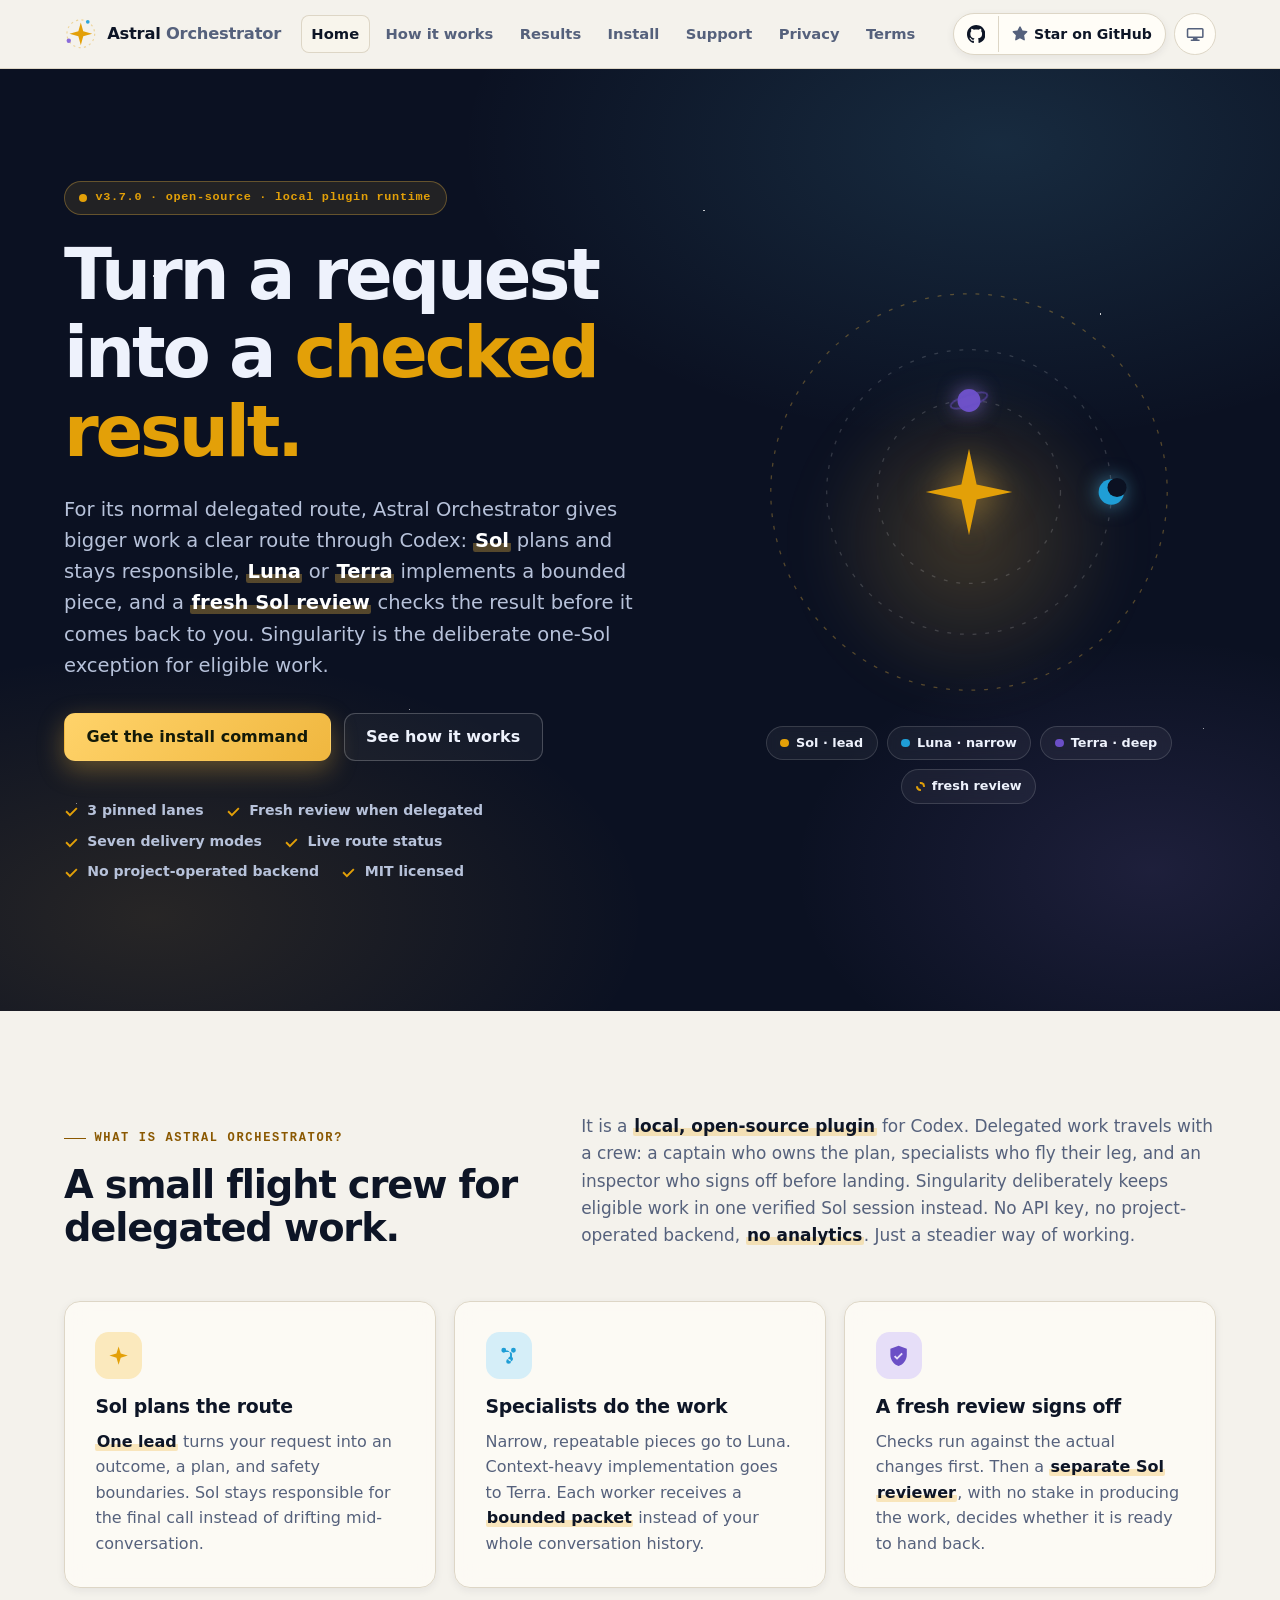
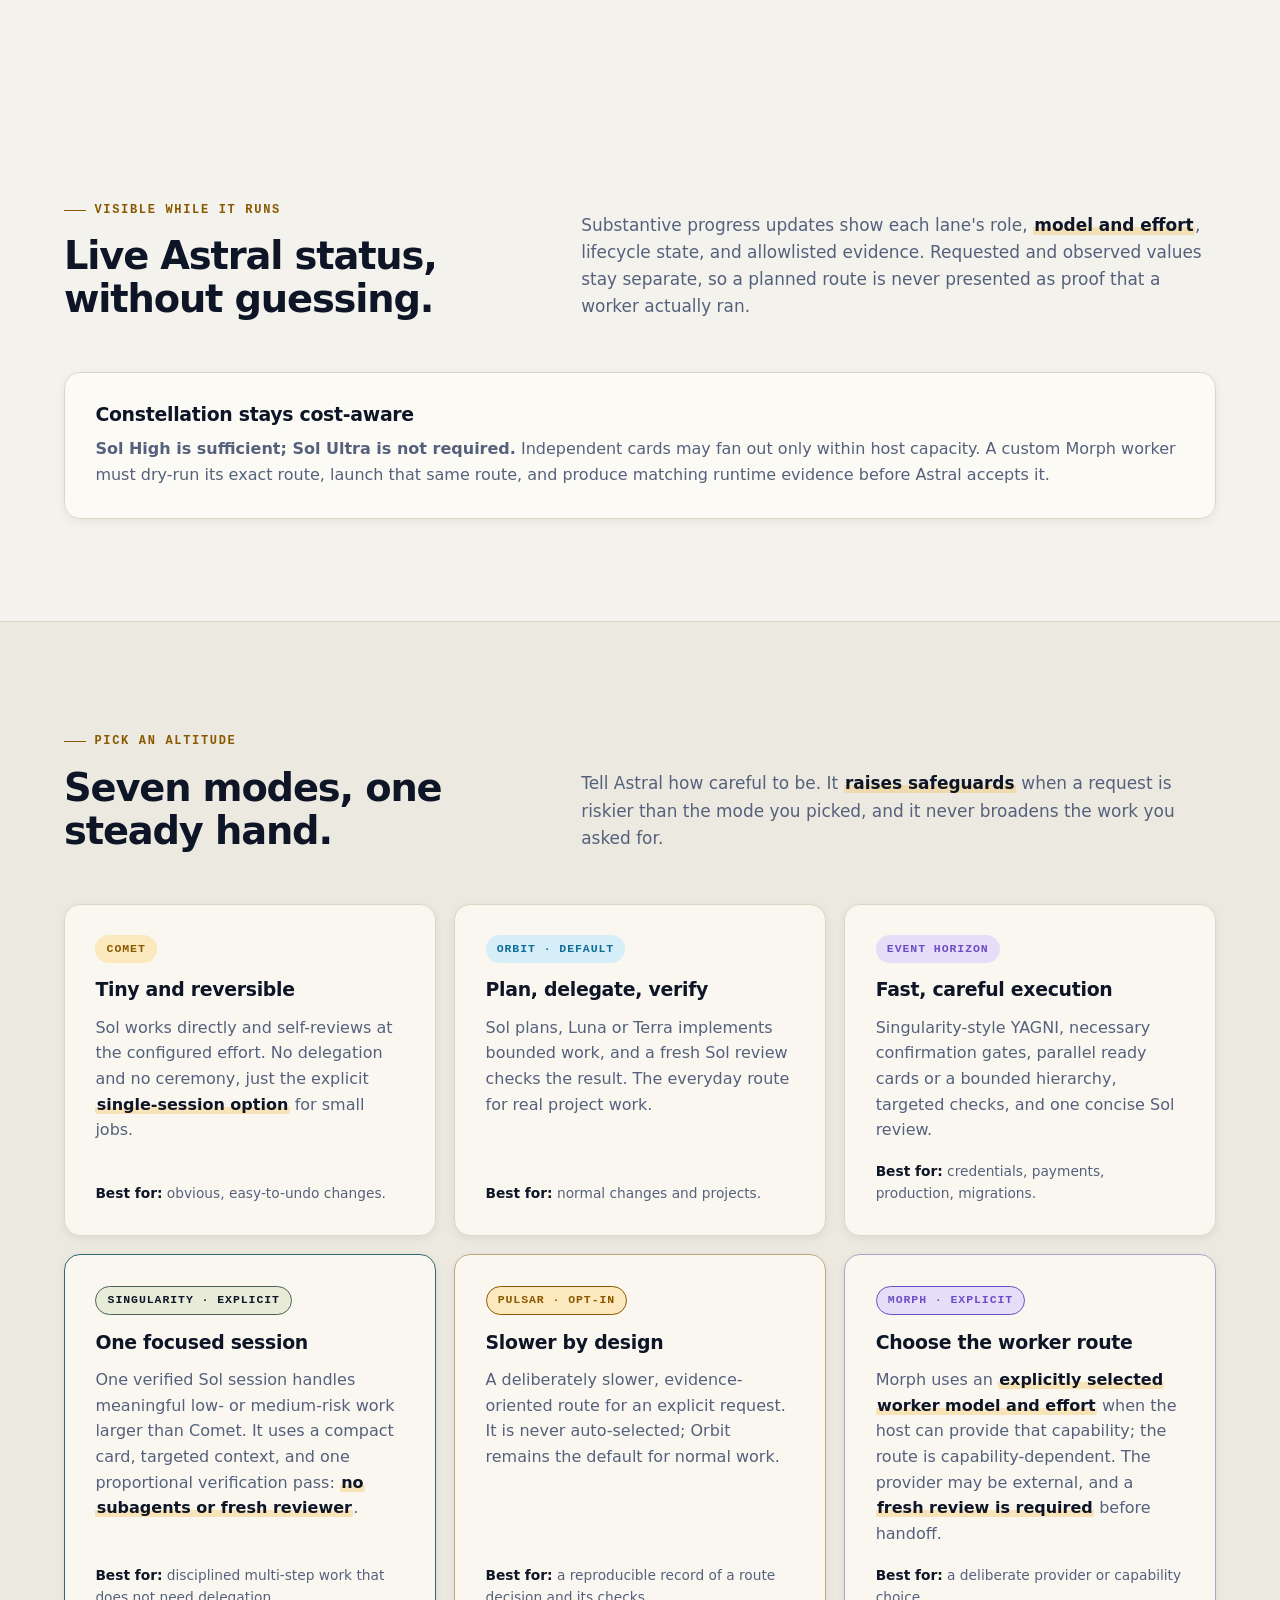
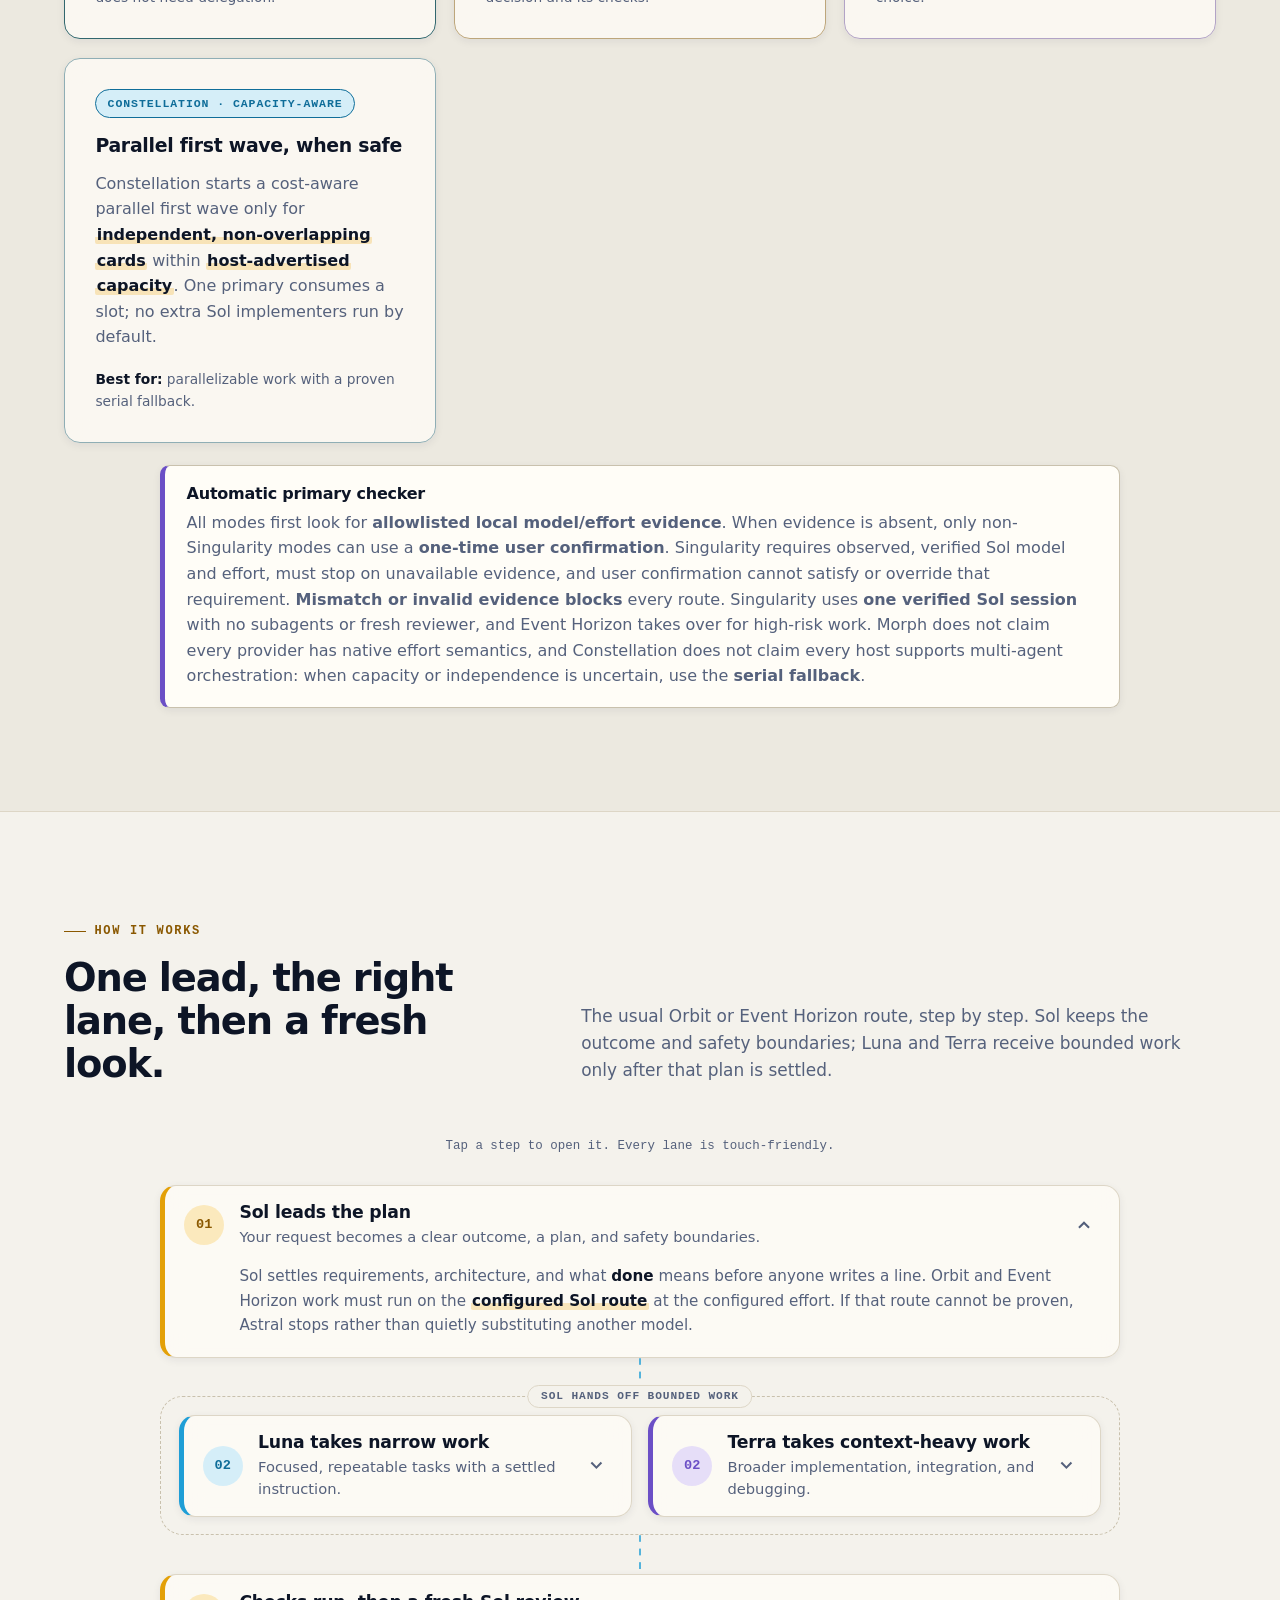
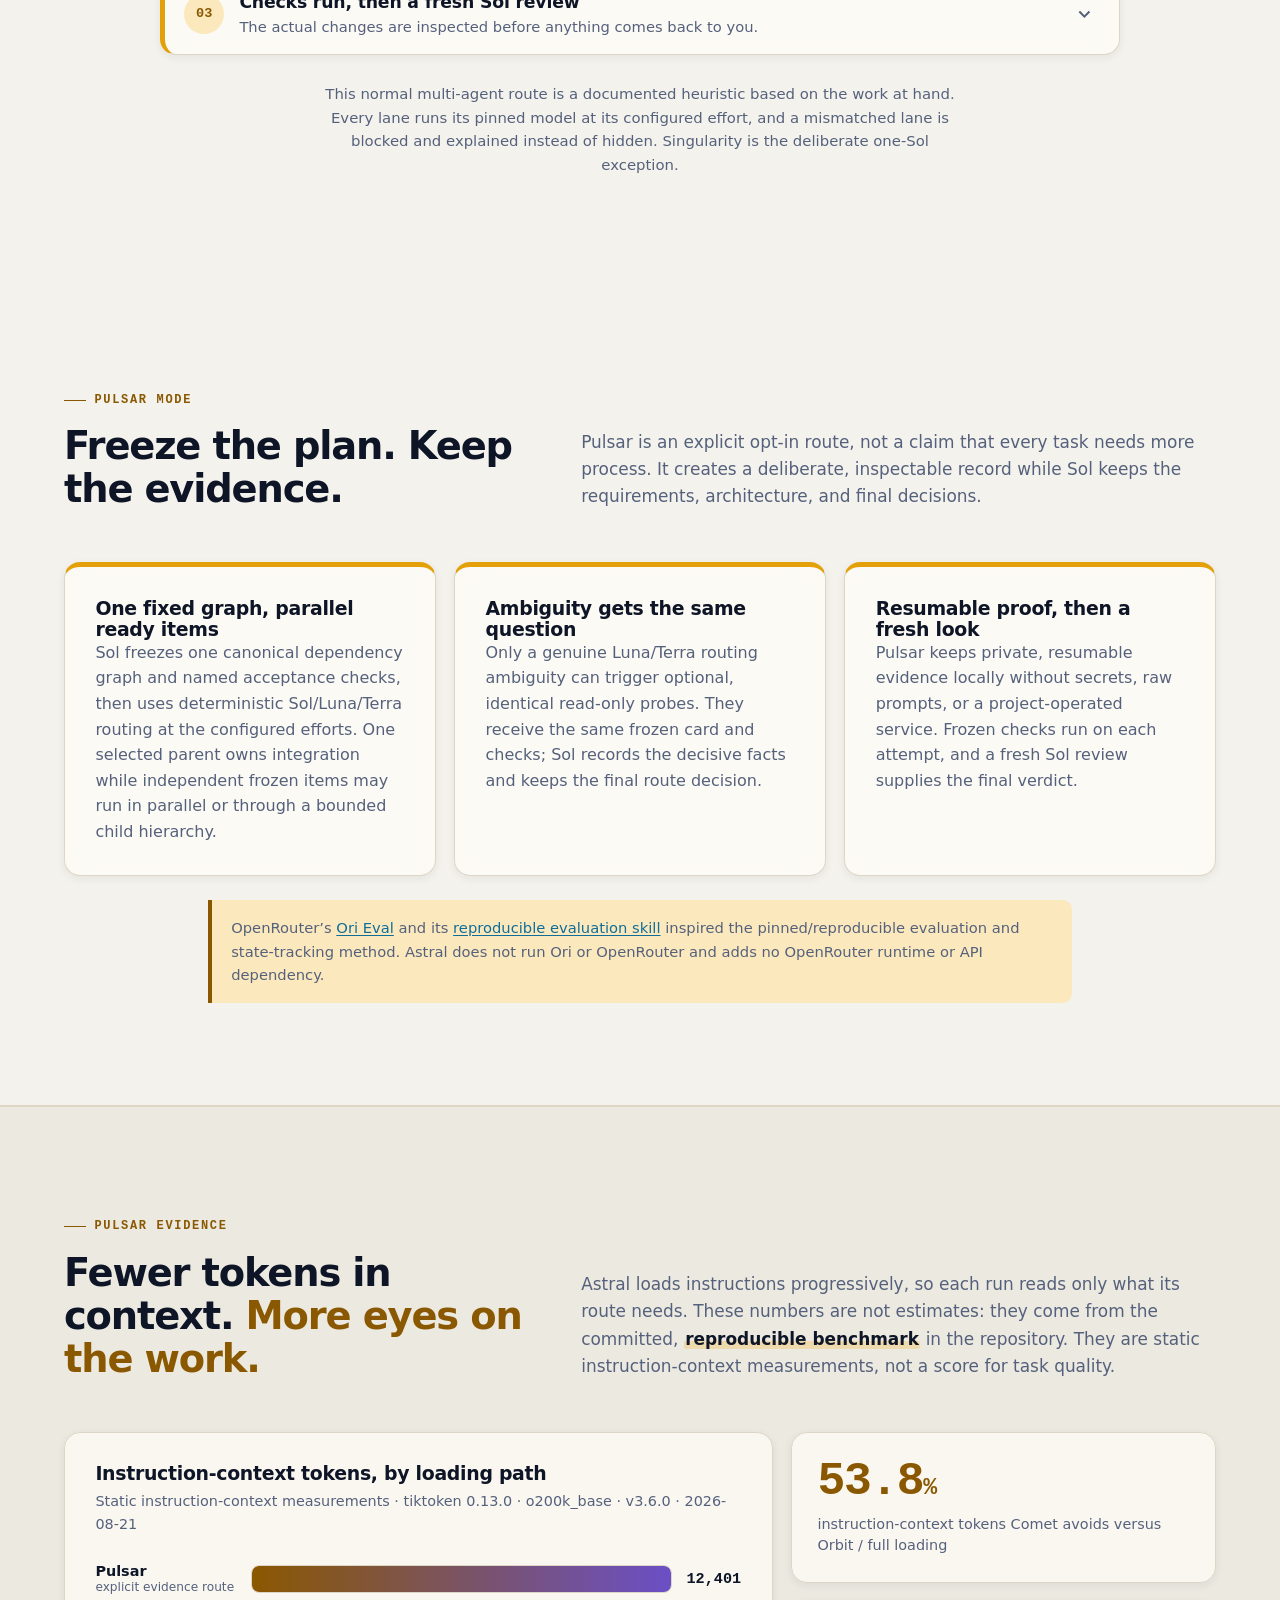
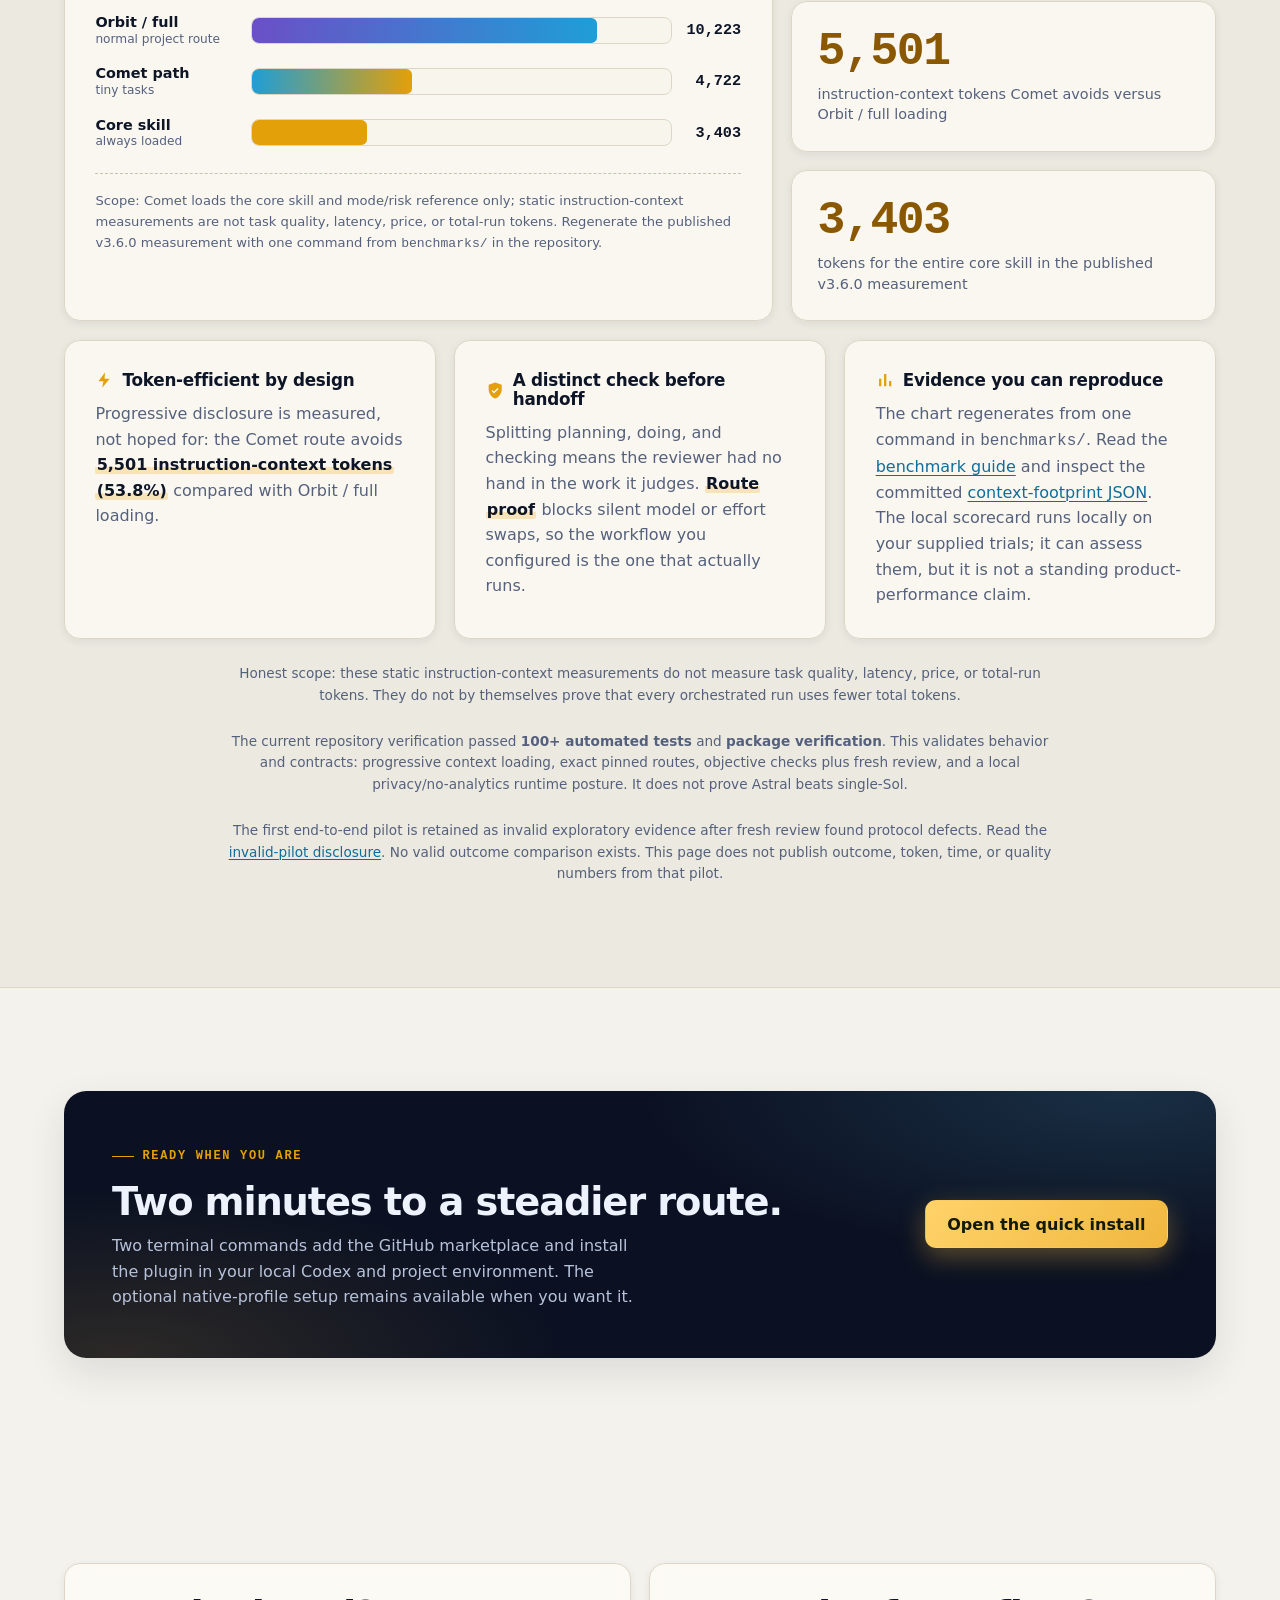
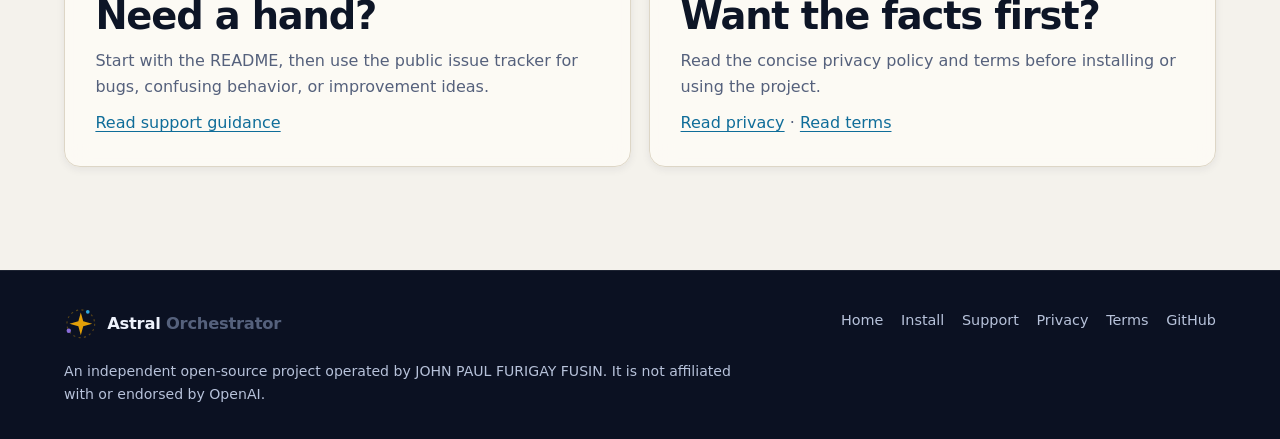
==== commit 513d4511: "feat: release Astral 3.7 parallel orchestration" ====
--- a/website/index.html
+++ b/website/index.html
@@ -59,7 +59,7 @@
       <section class="hero" aria-labelledby="home-title">
         <div class="shell hero-grid">
           <div>
-            <p class="hero-badge"><span class="pulse-dot" aria-hidden="true"></span>v3.6.0 · open-source · local plugin runtime</p>
+            <p class="hero-badge"><span class="pulse-dot" aria-hidden="true"></span>v3.7.0 · open-source · local plugin runtime</p>
             <h1 id="home-title">Turn a request into a <span class="gradient-text">checked result.</span></h1>
             <p class="hero-copy">
               For its normal delegated route, Astral Orchestrator gives bigger work a clear route through Codex:
@@ -224,10 +224,10 @@
             </article>
             <article class="mode-card" data-reveal>
               <span class="mode-tag mode-tag--event-horizon">Event Horizon</span>
-              <h3>Maximum scrutiny</h3>
-              <p>
-                A visible plan, confirmation gates, pinned workers, strict
-                verification, and read-only reviewer evidence for high-stakes work.
+              <h3>Fast, careful execution</h3>
+              <p>
+                Singularity-style YAGNI, necessary confirmation gates, parallel ready
+                cards or a bounded hierarchy, targeted checks, and one concise Sol review.
               </p>
               <p class="mode-best"><strong>Best for:</strong> credentials, payments, production, migrations.</p>
             </article>
@@ -374,7 +374,7 @@
                   <span class="route-chevron" aria-hidden="true"><svg viewBox="0 0 16 16"><path d="M8 11.5 2.5 6l1.4-1.4L8 8.7l4.1-4.1L13.5 6z"></path></svg></span>
                 </summary>
                 <div class="route-detail">
-                  <p>Relevant checks run against the real diff. Then a <strong>separate Sol reviewer</strong>, with no stake in producing the work, assesses the finished result. Event Horizon adds confirmation gates and read-only review evidence.</p>
+                  <p>The smallest relevant checks run against the real diff. Then a <strong>separate Sol reviewer</strong> performs one concise workspace-write review-and-repair pass. Event Horizon adds necessary confirmation gates without isolation ceremony or repeated reviewer cycles.</p>
                 </div>
               </details>
             </div>
@@ -399,12 +399,12 @@
           </div>
           <div class="pulsar-grid">
             <article class="pulsar-card" data-reveal>
-              <h3>One fixed card, one selected lane</h3>
-              <p>
-                Sol freezes one canonical work card and named acceptance checks,
-                then uses deterministic Sol/Luna/Terra routing at the configured
-                efforts. Only the selected implementation lane edits the bounded
-                card.
+              <h3>One fixed graph, parallel ready items</h3>
+              <p>
+                Sol freezes one canonical dependency graph and named acceptance checks,
+                then uses deterministic Sol/Luna/Terra routing at the configured efforts.
+                One selected parent owns integration while independent frozen items may
+                run in parallel or through a bounded child hierarchy.
               </p>
             </article>
             <article class="pulsar-card" data-reveal>
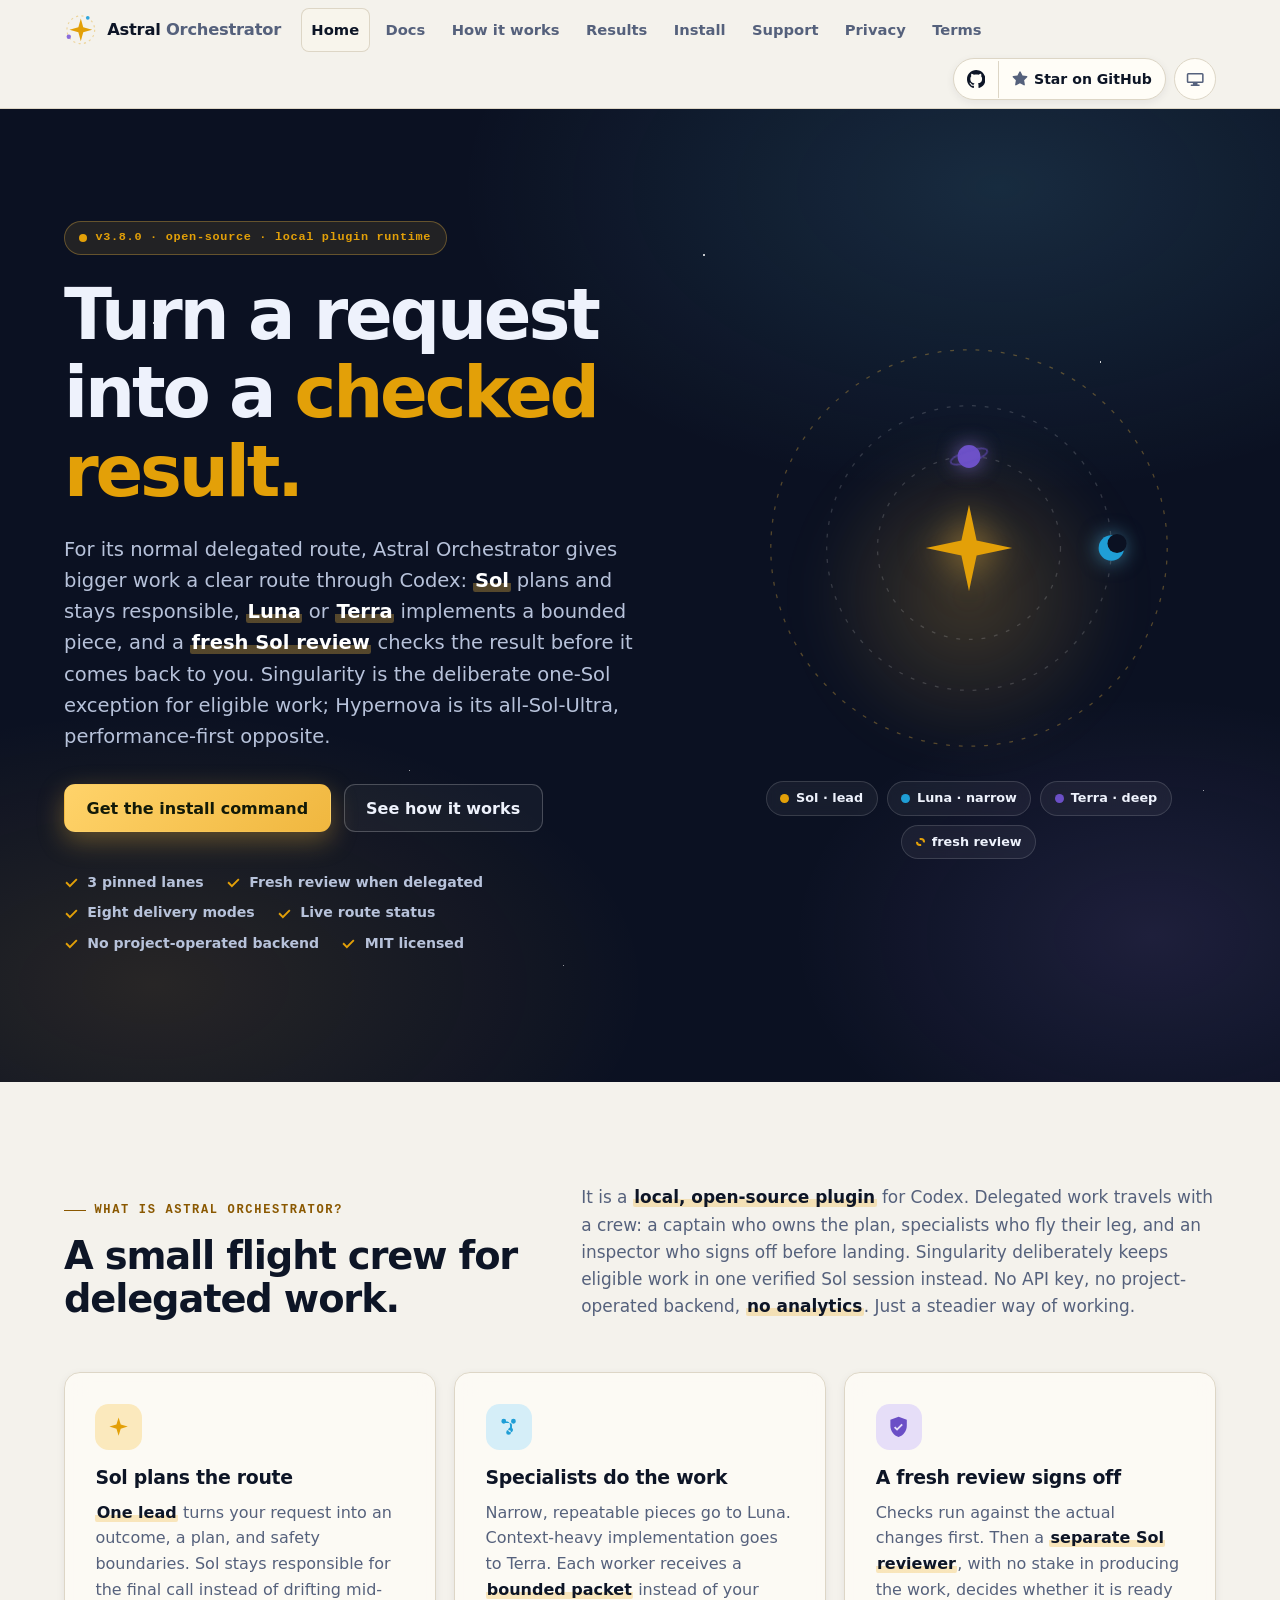
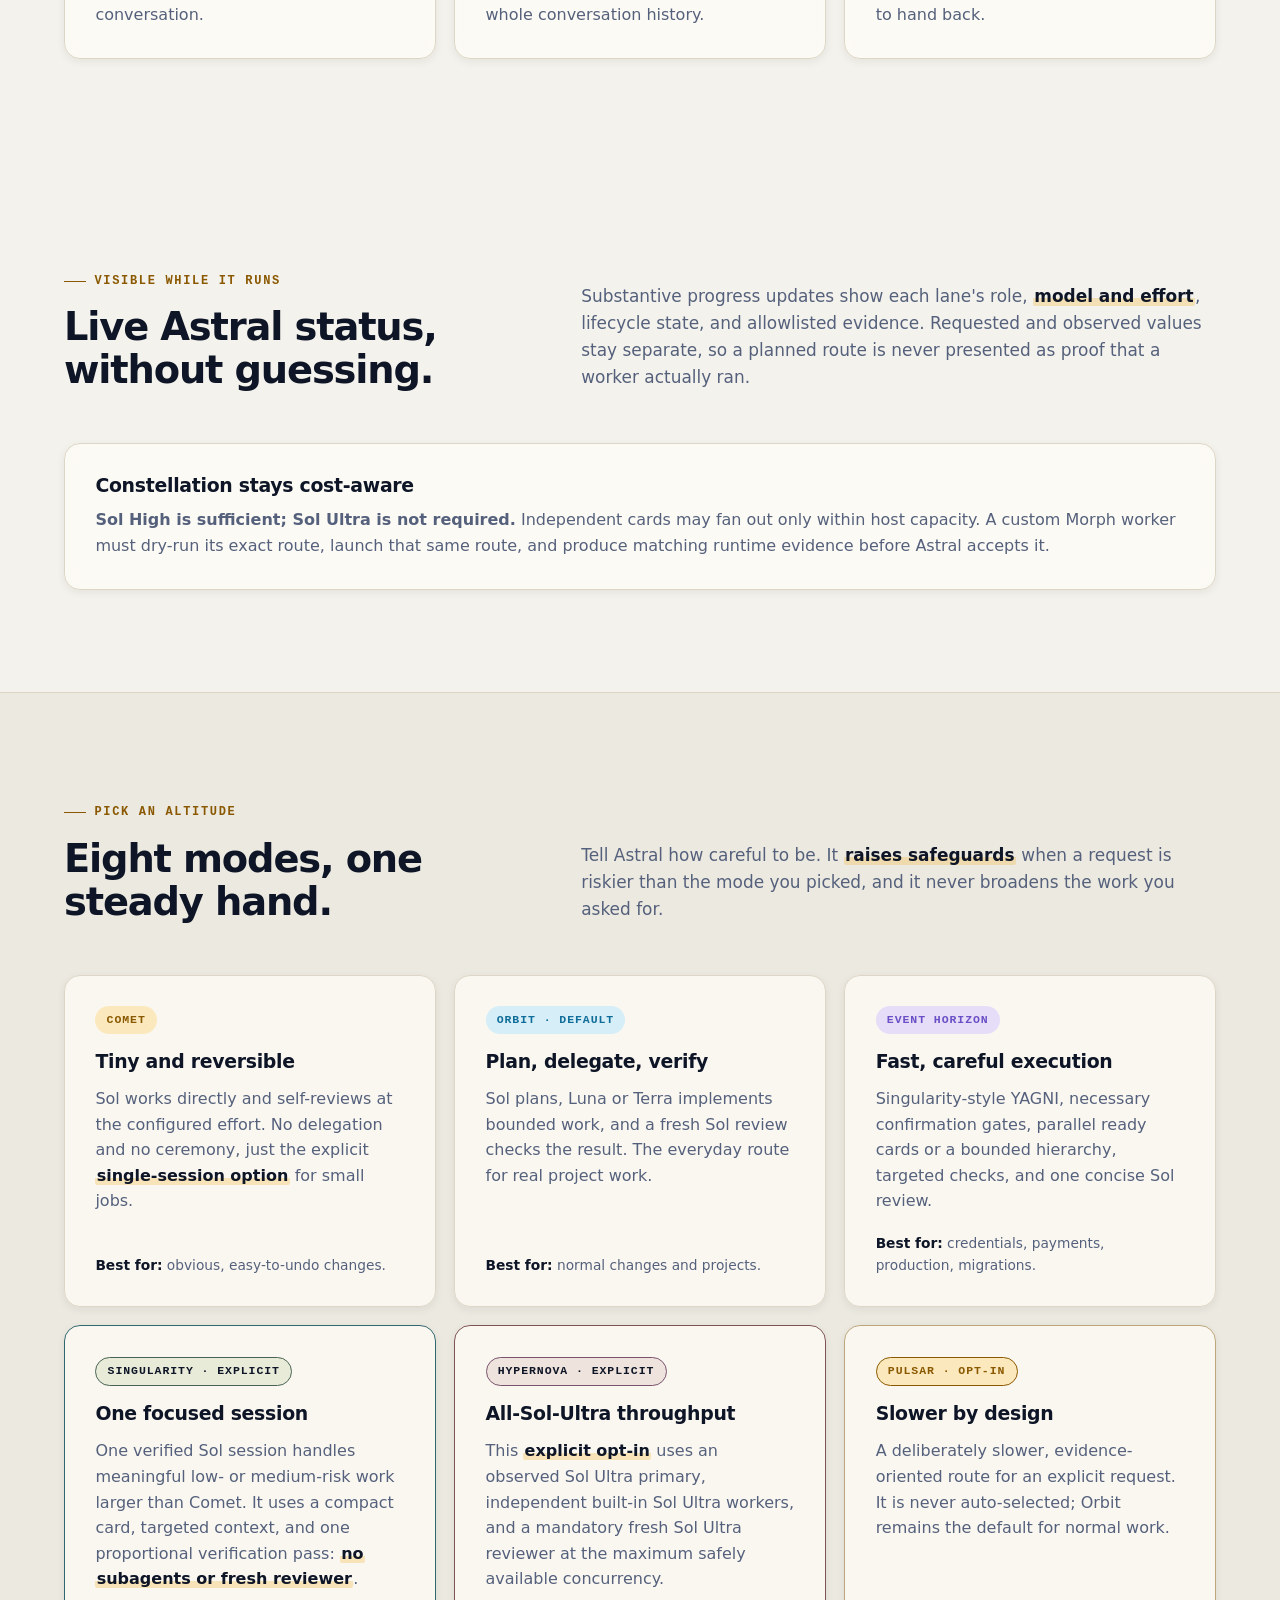
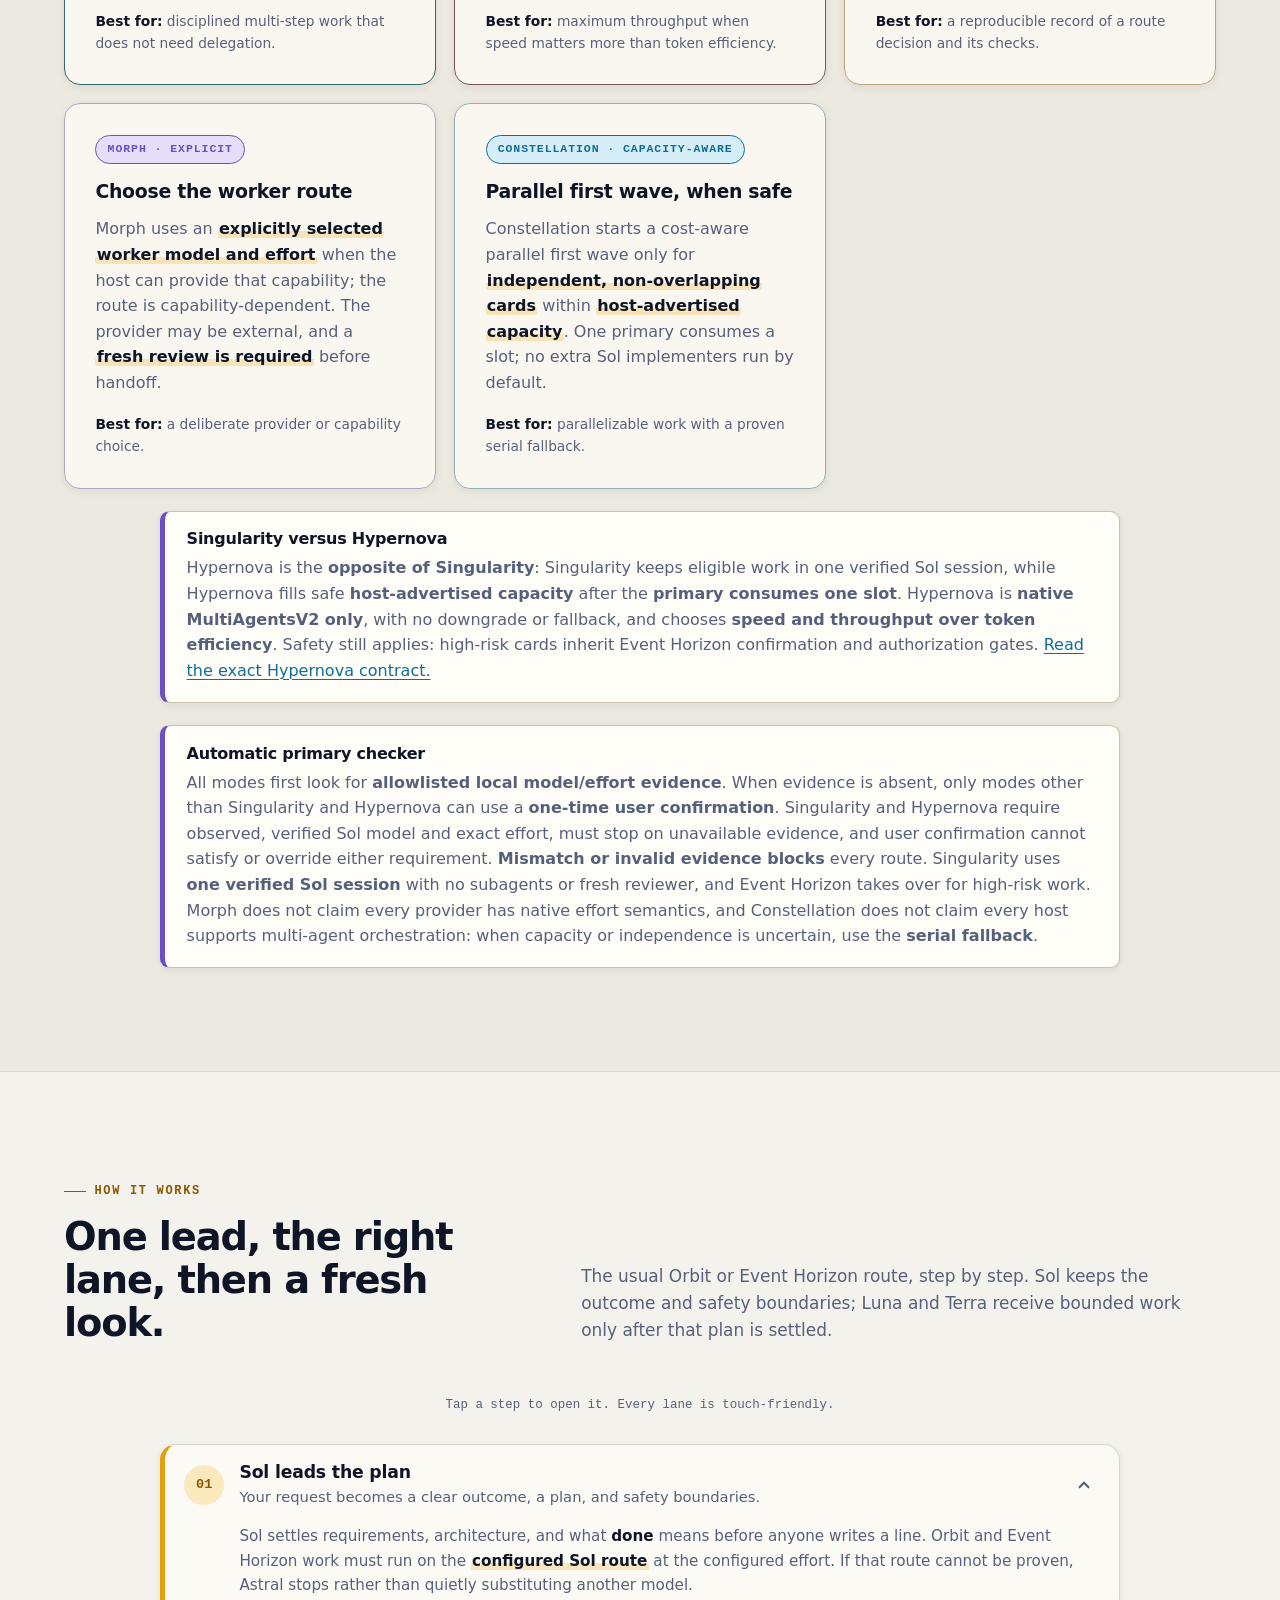
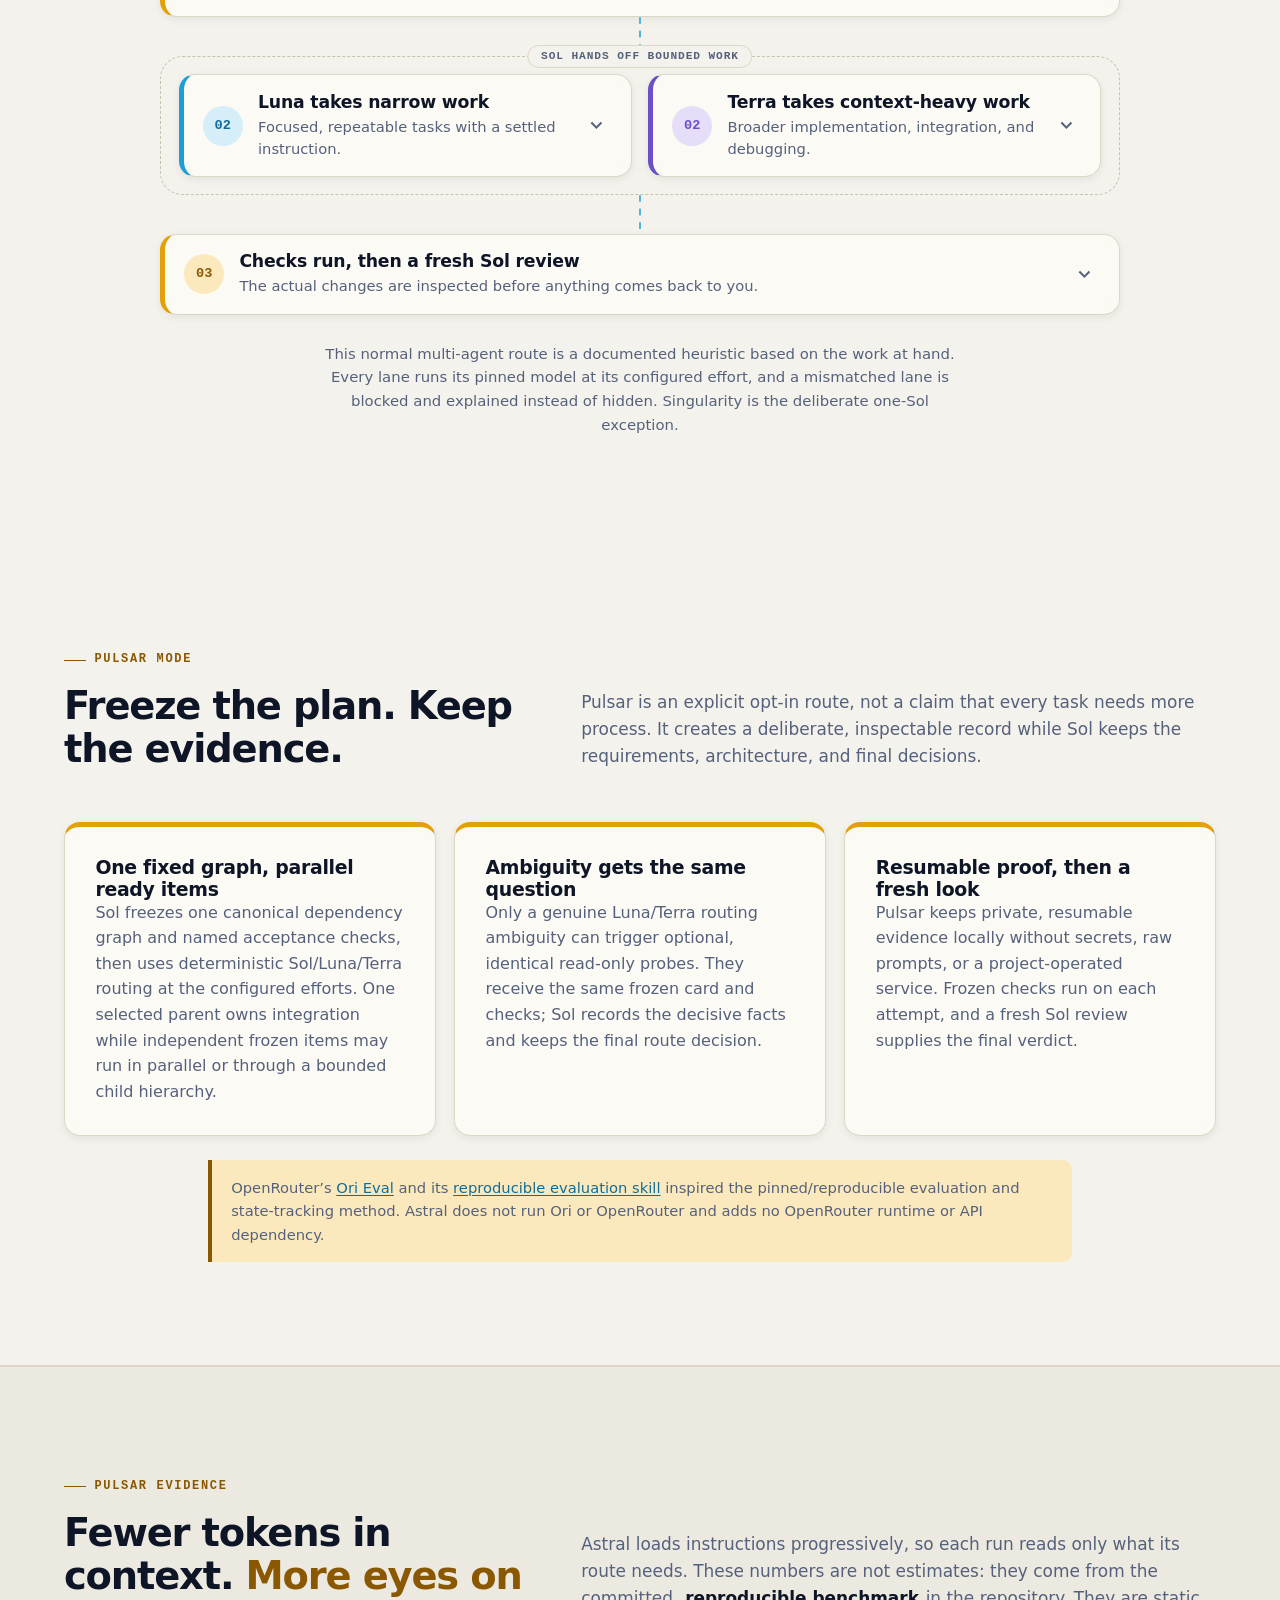
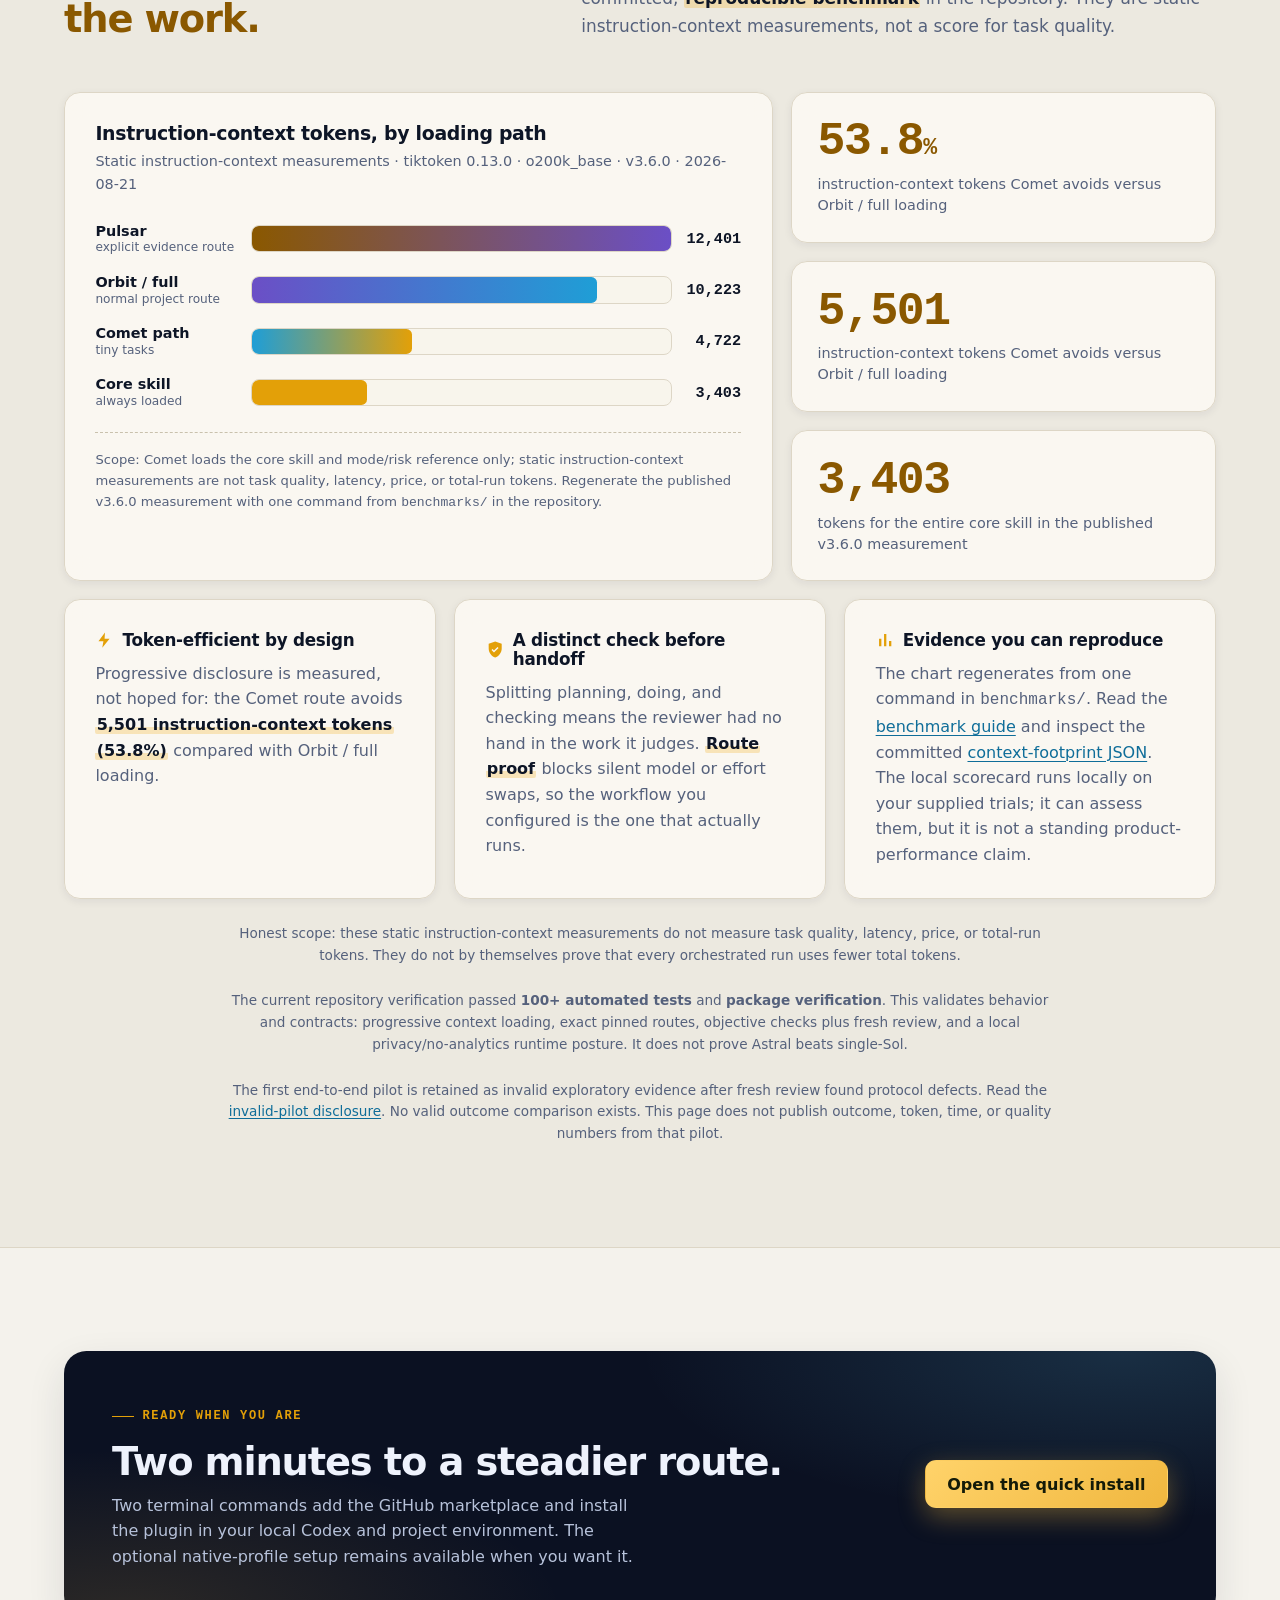
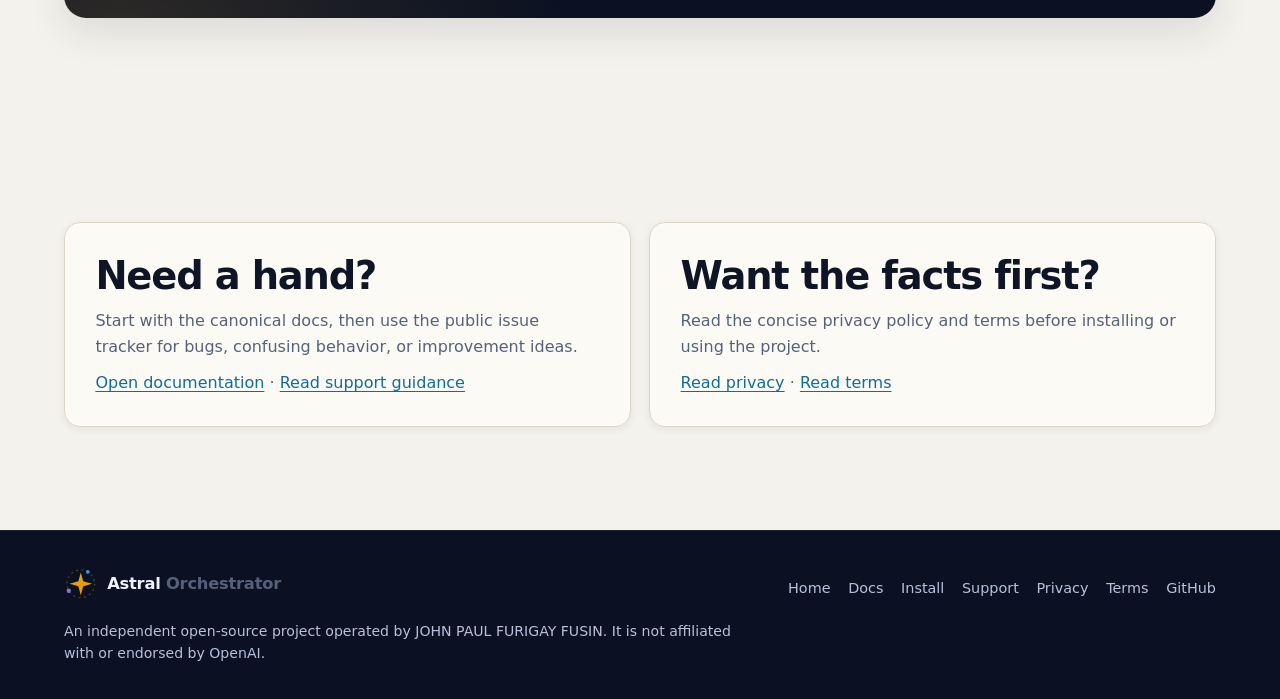
==== commit 860723d2: "feat: add Hypernova Sol Ultra mode" ====
--- a/website/index.html
+++ b/website/index.html
@@ -3,7 +3,7 @@
   <head>
     <meta charset="utf-8">
     <meta name="viewport" content="width=device-width, initial-scale=1">
-    <meta name="description" content="Astral Orchestrator is a local, open-source Codex plugin with delegated Sol, Luna, and Terra routes plus a deliberate one-Sol Singularity mode.">
+    <meta name="description" content="Astral Orchestrator is a local, open-source Codex plugin with eight exact delivery modes, from one-session Singularity to all-Sol-Ultra Hypernova.">
     <meta name="theme-color" content="#f4f2ec">
     <title>Astral Orchestrator · turn a request into a checked result</title>
     <link rel="icon" type="image/png" href="assets/astral-orchestrator-favicon-32.png">
@@ -28,6 +28,7 @@
         <nav class="site-nav" aria-label="Primary navigation">
           <ul>
             <li><a href="./" aria-current="page">Home</a></li>
+            <li><a href="docs/">Docs</a></li>
             <li><a href="#how-it-works">How it works</a></li>
             <li><a href="#evidence">Results</a></li>
             <li><a href="install/">Install</a></li>
@@ -59,7 +60,7 @@
       <section class="hero" aria-labelledby="home-title">
         <div class="shell hero-grid">
           <div>
-            <p class="hero-badge"><span class="pulse-dot" aria-hidden="true"></span>v3.7.0 · open-source · local plugin runtime</p>
+            <p class="hero-badge"><span class="pulse-dot" aria-hidden="true"></span>v3.8.0 · open-source · local plugin runtime</p>
             <h1 id="home-title">Turn a request into a <span class="gradient-text">checked result.</span></h1>
             <p class="hero-copy">
               For its normal delegated route, Astral Orchestrator gives bigger work a clear route through Codex:
@@ -67,7 +68,8 @@
               <span class="hl">Luna</span> or <span class="hl">Terra</span> implements
               a bounded piece, and a <span class="hl">fresh Sol review</span> checks
               the result before it comes back to you. Singularity is the deliberate
-              one-Sol exception for eligible work.
+              one-Sol exception for eligible work; Hypernova is its all-Sol-Ultra,
+              performance-first opposite.
             </p>
             <div class="hero-actions">
               <a class="button button-primary" href="install/">Get the install command</a>
@@ -76,7 +78,7 @@
             <ul class="hero-facts">
               <li><svg viewBox="0 0 16 16" aria-hidden="true"><path d="M6.2 11.3 2.9 8 1.5 9.4l4.7 4.7 8-8L12.8 4.7z"></path></svg>3 pinned lanes</li>
               <li><svg viewBox="0 0 16 16" aria-hidden="true"><path d="M6.2 11.3 2.9 8 1.5 9.4l4.7 4.7 8-8L12.8 4.7z"></path></svg>Fresh review when delegated</li>
-              <li><svg viewBox="0 0 16 16" aria-hidden="true"><path d="M6.2 11.3 2.9 8 1.5 9.4l4.7 4.7 8-8L12.8 4.7z"></path></svg>Seven delivery modes</li>
+              <li><svg viewBox="0 0 16 16" aria-hidden="true"><path d="M6.2 11.3 2.9 8 1.5 9.4l4.7 4.7 8-8L12.8 4.7z"></path></svg>Eight delivery modes</li>
               <li><svg viewBox="0 0 16 16" aria-hidden="true"><path d="M6.2 11.3 2.9 8 1.5 9.4l4.7 4.7 8-8L12.8 4.7z"></path></svg>Live route status</li>
               <li><svg viewBox="0 0 16 16" aria-hidden="true"><path d="M6.2 11.3 2.9 8 1.5 9.4l4.7 4.7 8-8L12.8 4.7z"></path></svg>No project-operated backend</li>
               <li><svg viewBox="0 0 16 16" aria-hidden="true"><path d="M6.2 11.3 2.9 8 1.5 9.4l4.7 4.7 8-8L12.8 4.7z"></path></svg>MIT licensed</li>
@@ -194,7 +196,7 @@
           <div class="section-intro" data-reveal>
             <div>
               <p class="eyebrow">Pick an altitude</p>
-              <h2 id="modes-title">Seven modes, one steady hand.</h2>
+              <h2 id="modes-title">Eight modes, one steady hand.</h2>
             </div>
             <p>
               Tell Astral how careful to be. It <span class="hl">raises safeguards</span>
@@ -241,6 +243,16 @@
               </p>
               <p class="mode-best"><strong>Best for:</strong> disciplined multi-step work that does not need delegation.</p>
             </article>
+            <article class="mode-card mode-card--hypernova" data-reveal>
+              <span class="mode-tag mode-tag--hypernova">Hypernova · explicit</span>
+              <h3>All-Sol-Ultra throughput</h3>
+              <p>
+                This <span class="hl">explicit opt-in</span> uses an observed Sol Ultra
+                primary, independent built-in Sol Ultra workers, and a mandatory fresh
+                Sol Ultra reviewer at the maximum safely available concurrency.
+              </p>
+              <p class="mode-best"><strong>Best for:</strong> maximum throughput when speed matters more than token efficiency.</p>
+            </article>
             <article class="mode-card mode-card--pulsar" data-reveal>
               <span class="mode-tag mode-tag--pulsar">Pulsar · opt-in</span>
               <h3>Slower by design</h3>
@@ -274,17 +286,29 @@
               <p class="mode-best"><strong>Best for:</strong> parallelizable work with a proven serial fallback.</p>
             </article>
           </div>
+          <aside class="mode-guard" data-reveal aria-labelledby="singularity-hypernova-title">
+            <h3 id="singularity-hypernova-title">Singularity versus Hypernova</h3>
+            <p>
+              Hypernova is the <strong>opposite of Singularity</strong>: Singularity keeps
+              eligible work in one verified Sol session, while Hypernova fills safe
+              <strong>host-advertised capacity</strong> after the <strong>primary consumes one slot</strong>.
+              Hypernova is <strong>native MultiAgentsV2 only</strong>, with no downgrade or fallback,
+              and chooses <strong>speed and throughput over token efficiency</strong>. Safety still applies:
+              high-risk cards inherit Event Horizon confirmation and authorization gates.
+              <a href="docs/modes/#hypernova">Read the exact Hypernova contract.</a>
+            </p>
+          </aside>
           <aside class="mode-guard" data-reveal aria-labelledby="mode-guard-title">
             <h3 id="mode-guard-title">Automatic primary checker</h3>
             <p>
               All modes first look for <strong>allowlisted local model/effort evidence</strong>.
-              When evidence is absent, only non-Singularity modes can use a
-              <strong>one-time user confirmation</strong>. Singularity requires observed,
-              verified Sol model and effort, must stop on unavailable evidence, and user
-              confirmation cannot satisfy or override that requirement. <strong>Mismatch or
-              invalid evidence blocks</strong> every route. Singularity uses <strong>one verified
-              Sol session</strong> with no subagents or fresh reviewer, and Event Horizon takes over
-              for high-risk work. Morph does not claim
+              When evidence is absent, only modes other than Singularity and Hypernova can
+              use a <strong>one-time user confirmation</strong>. Singularity and Hypernova
+              require observed, verified Sol model and exact effort, must stop on unavailable
+              evidence, and user confirmation cannot satisfy or override either requirement.
+              <strong>Mismatch or invalid evidence blocks</strong> every route. Singularity uses
+              <strong>one verified Sol session</strong> with no subagents or fresh reviewer, and
+              Event Horizon takes over for high-risk work. Morph does not claim
               every provider has native effort semantics, and Constellation does not claim
               every host supports multi-agent orchestration: when capacity or
               independence is uncertain, use the <strong>serial fallback</strong>.
@@ -567,8 +591,8 @@
         <div class="shell two-up">
           <article class="plain-card" data-reveal>
             <h2 id="next-title">Need a hand?</h2>
-            <p>Start with the README, then use the public issue tracker for bugs, confusing behavior, or improvement ideas.</p>
-            <p><a href="support/">Read support guidance</a></p>
+            <p>Start with the canonical docs, then use the public issue tracker for bugs, confusing behavior, or improvement ideas.</p>
+            <p><a href="docs/">Open documentation</a> <span aria-hidden="true">·</span> <a href="support/">Read support guidance</a></p>
           </article>
           <article class="plain-card" data-reveal>
             <h2>Want the facts first?</h2>
@@ -596,6 +620,7 @@
         <nav aria-label="Footer navigation">
           <ul class="footer-links">
             <li><a href="./">Home</a></li>
+            <li><a href="docs/">Docs</a></li>
             <li><a href="install/">Install</a></li>
             <li><a href="support/">Support</a></li>
             <li><a href="privacy/">Privacy</a></li>
--- a/website/assets/site.css
+++ b/website/assets/site.css
@@ -287,7 +287,9 @@
 }
 
 .site-nav a {
-  display: inline-block;
+  display: inline-flex;
+  align-items: center;
+  min-height: 2.75rem;
   padding: 0.45rem 0.65rem;
   color: var(--muted);
   border-radius: 0.5rem;
@@ -954,6 +956,12 @@
   border: 1px solid currentColor;
 }
 
+.mode-tag--hypernova {
+  color: var(--text-strong);
+  background: color-mix(in srgb, var(--violet-soft) 55%, var(--gold-soft));
+  border: 1px solid color-mix(in srgb, var(--violet) 55%, var(--gold));
+}
+
 .mode-card--pulsar {
   border-color: color-mix(in srgb, var(--gold) 38%, var(--line));
 }
@@ -968,6 +976,10 @@
 
 .mode-card--constellation {
   border-color: color-mix(in srgb, var(--sky) 38%, var(--line));
+}
+
+.mode-card--hypernova {
+  border-color: color-mix(in srgb, var(--violet) 42%, var(--gold));
 }
 
 .mode-card .mode-best {
@@ -1703,6 +1715,238 @@
   margin-top: 0.5rem;
 }
 
+/* ---------- Documentation ---------- */
+
+.docs-page-header h1 {
+  max-width: 22ch;
+}
+
+.docs-layout {
+  display: grid;
+  grid-template-columns: minmax(13.5rem, 0.34fr) minmax(0, 1fr);
+  gap: 2rem clamp(2rem, 5vw, 4.5rem);
+  align-items: start;
+}
+
+.docs-nav {
+  position: sticky;
+  top: 5.5rem;
+  padding: 1rem;
+  background: var(--surface);
+  border: 1px solid var(--line);
+  border-radius: var(--radius);
+  box-shadow: var(--shadow-sm);
+}
+
+.docs-nav-label {
+  padding: 0.35rem 0.65rem 0.7rem;
+  color: var(--muted);
+  font-family: var(--font-mono);
+  font-size: 0.72rem;
+  font-weight: 800;
+  letter-spacing: 0.11em;
+  text-transform: uppercase;
+}
+
+.docs-nav ul {
+  display: grid;
+  gap: 0.18rem;
+  padding: 0;
+  margin: 0;
+  list-style: none;
+}
+
+.docs-nav a {
+  display: flex;
+  align-items: center;
+  min-height: 2.75rem;
+  padding: 0.55rem 0.7rem;
+  color: var(--muted);
+  border-radius: 0.5rem;
+  font-size: 0.92rem;
+  font-weight: 650;
+  line-height: 1.25;
+  text-decoration: none;
+}
+
+.docs-nav a:hover,
+.docs-nav a[aria-current="page"] {
+  color: var(--text-strong);
+  background: var(--surface-2);
+}
+
+.docs-nav a[aria-current="page"] {
+  box-shadow: inset 0 0 0 1px var(--line-strong);
+}
+
+.doc-content {
+  min-width: 0;
+  max-width: 50rem;
+}
+
+.doc-content > * + * {
+  margin-top: 1.25rem;
+}
+
+.doc-content section + section {
+  padding-top: 2.75rem;
+  margin-top: 2.75rem;
+  border-top: 1px solid var(--line);
+}
+
+.doc-content h2 {
+  font-size: clamp(1.55rem, 3vw, 2.1rem);
+}
+
+.doc-content h3 {
+  margin-top: 1.75rem;
+}
+
+.doc-content p,
+.doc-content li {
+  color: var(--muted);
+}
+
+.doc-content strong {
+  color: var(--text-strong);
+}
+
+.doc-content ul,
+.doc-content ol {
+  padding-left: 1.35rem;
+}
+
+.doc-content li + li {
+  margin-top: 0.5rem;
+}
+
+.doc-content code,
+.doc-content kbd {
+  overflow-wrap: anywhere;
+  color: var(--text-strong);
+  font-family: var(--font-mono);
+  font-size: 0.88em;
+}
+
+.doc-content :not(pre) > code {
+  padding: 0.12rem 0.3rem;
+  background: var(--surface-2);
+  border: 1px solid var(--line);
+  border-radius: 0.3rem;
+}
+
+.doc-content pre {
+  padding: 1rem 1.1rem;
+  color: var(--code-text);
+  background: var(--code-bg);
+  border: 1px solid var(--line-strong);
+  border-radius: var(--radius-sm);
+}
+
+.doc-content pre code {
+  color: inherit;
+  overflow-wrap: normal;
+}
+
+.doc-content pre code > span::before {
+  content: none;
+}
+
+.doc-callout {
+  padding: 1rem 1.15rem;
+  color: var(--muted);
+  background: var(--gold-soft);
+  border-left: 0.3rem solid var(--gold);
+  border-radius: 0 var(--radius-sm) var(--radius-sm) 0;
+}
+
+.doc-callout--important {
+  background: var(--violet-soft);
+  border-left-color: var(--violet);
+}
+
+.doc-card-grid {
+  display: grid;
+  grid-template-columns: repeat(2, minmax(0, 1fr));
+  gap: 1rem;
+}
+
+.doc-card {
+  display: block;
+  min-height: 100%;
+  padding: 1.15rem;
+  color: var(--text);
+  background: var(--surface);
+  border: 1px solid var(--line);
+  border-radius: var(--radius-sm);
+  text-decoration: none;
+}
+
+.doc-card:hover {
+  color: var(--text);
+  border-color: var(--gold);
+  box-shadow: var(--shadow-sm);
+}
+
+.doc-card strong {
+  display: block;
+  margin-bottom: 0.35rem;
+}
+
+.doc-card span {
+  color: var(--muted);
+}
+
+.table-scroll {
+  width: 100%;
+  overflow-x: auto;
+  -webkit-overflow-scrolling: touch;
+  border: 1px solid var(--line);
+  border-radius: var(--radius-sm);
+}
+
+.table-scroll table {
+  width: 100%;
+  min-width: 42rem;
+  border-collapse: collapse;
+  background: var(--surface);
+}
+
+.table-scroll th,
+.table-scroll td {
+  padding: 0.8rem 0.9rem;
+  text-align: left;
+  vertical-align: top;
+  border-bottom: 1px solid var(--line);
+}
+
+.table-scroll th {
+  color: var(--text-strong);
+  background: var(--surface-2);
+  font-size: 0.84rem;
+}
+
+.table-scroll tr:last-child td {
+  border-bottom: 0;
+}
+
+.mode-contrast {
+  display: grid;
+  grid-template-columns: repeat(2, minmax(0, 1fr));
+  gap: 1rem;
+}
+
+.mode-contrast > div {
+  padding: 1.2rem;
+  background: var(--surface);
+  border: 1px solid var(--line);
+  border-radius: var(--radius-sm);
+}
+
+.mode-contrast p {
+  margin-top: 0.55rem;
+}
+
 /* ---------- Footer ---------- */
 
 .site-footer {
@@ -1737,6 +1981,9 @@
 }
 
 .footer-links a {
+  display: inline-flex;
+  align-items: center;
+  min-height: 2.75rem;
   color: var(--hero-muted);
   font-size: 0.9rem;
   text-decoration: none;
@@ -1799,8 +2046,17 @@
   .content-grid,
   .footer-inner,
   .hero-grid,
-  .install-layout {
+  .install-layout,
+  .docs-layout {
     grid-template-columns: 1fr;
+  }
+
+  .docs-nav {
+    position: static;
+  }
+
+  .docs-nav ul {
+    grid-template-columns: repeat(2, minmax(0, 1fr));
   }
 
   .hero-grid {
@@ -1826,7 +2082,10 @@
   .pulsar-grid,
   .two-up,
   .stat-stack,
-  .route-branches {
+  .route-branches,
+  .doc-card-grid,
+  .mode-contrast,
+  .docs-nav ul {
     grid-template-columns: 1fr;
   }
 
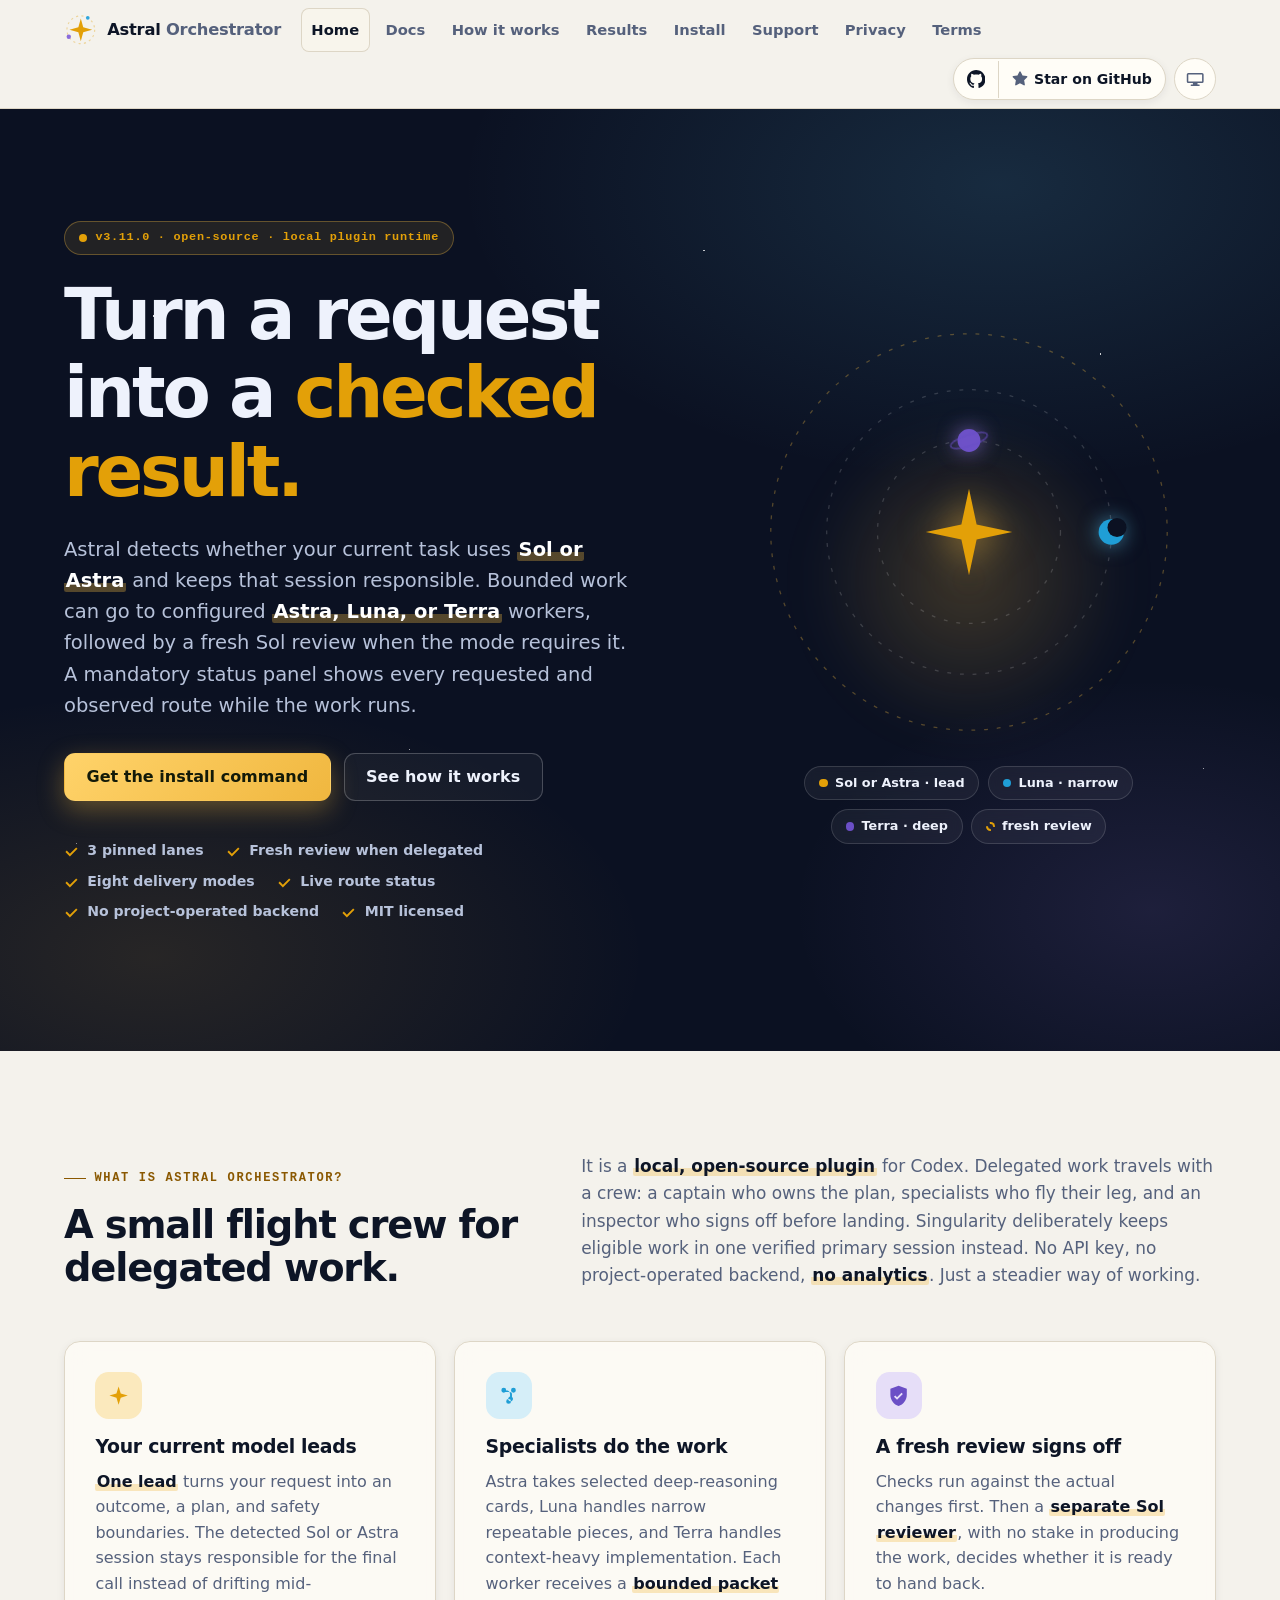
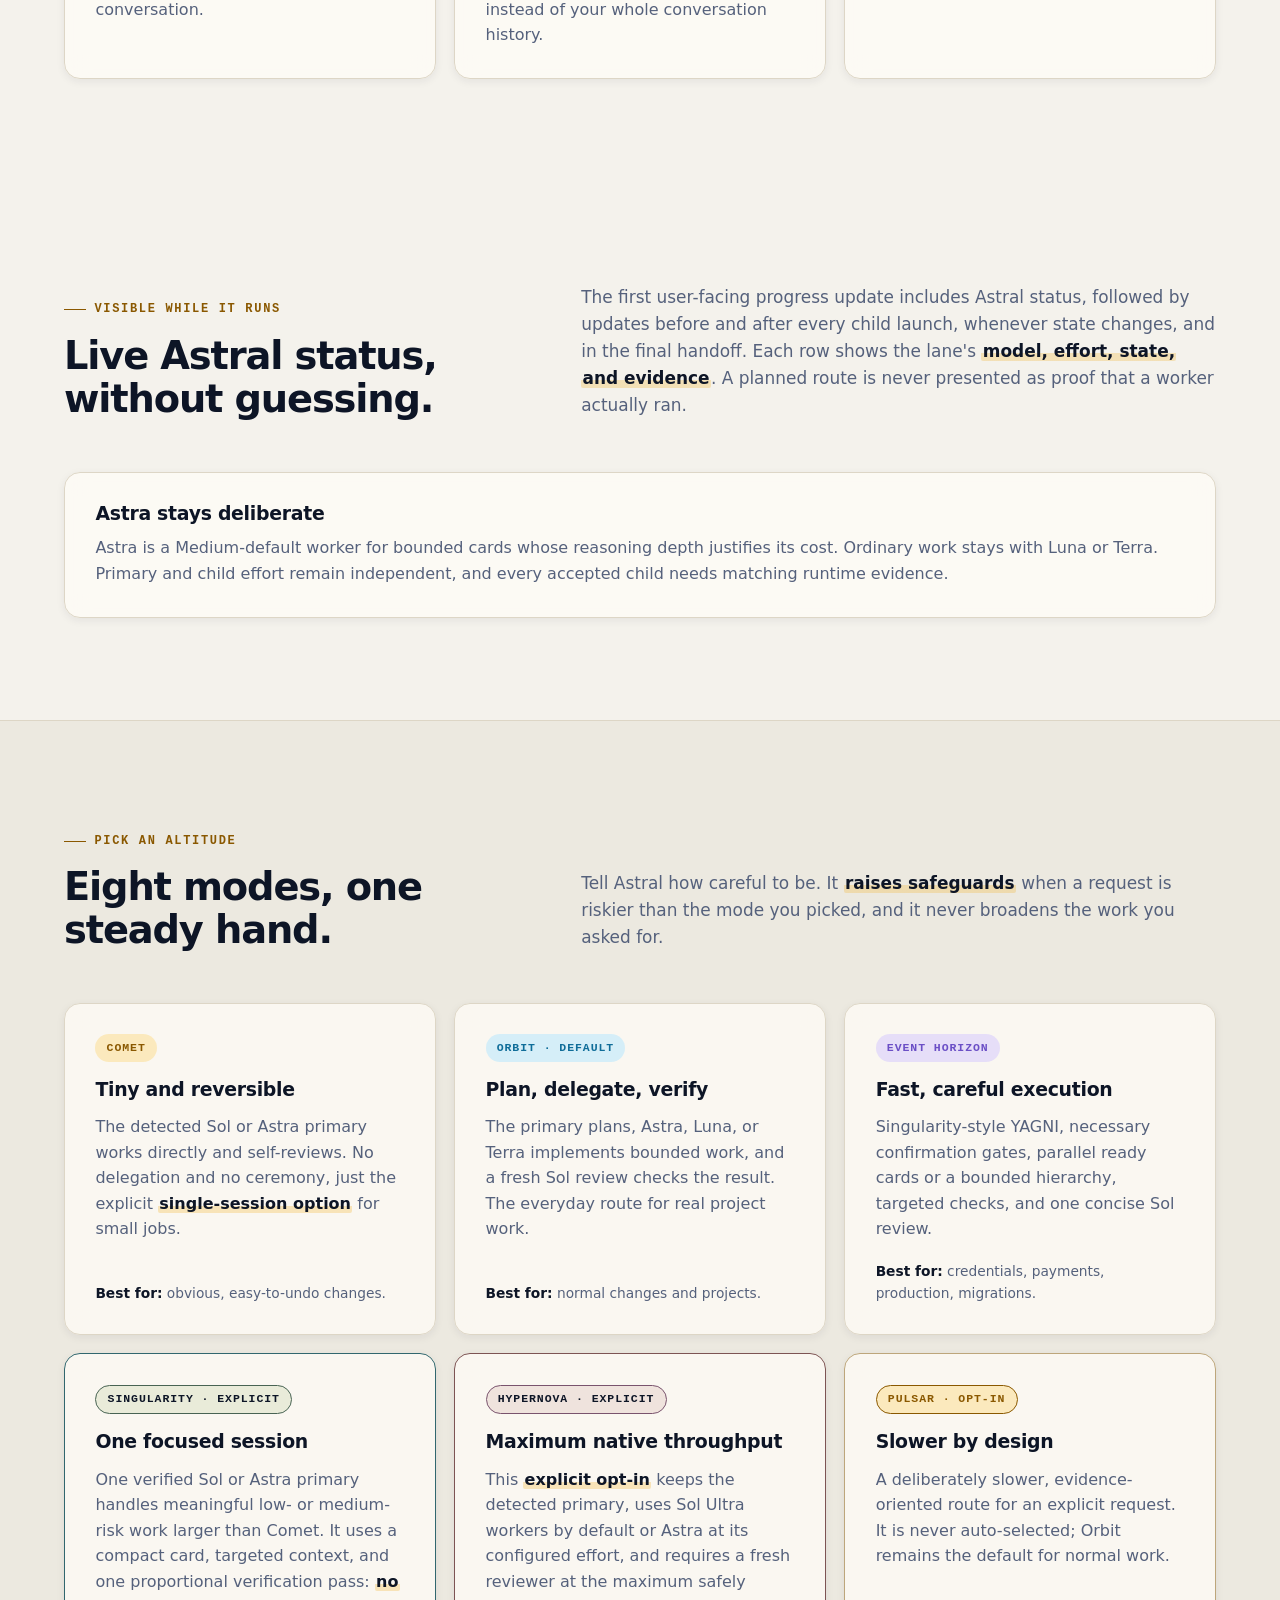
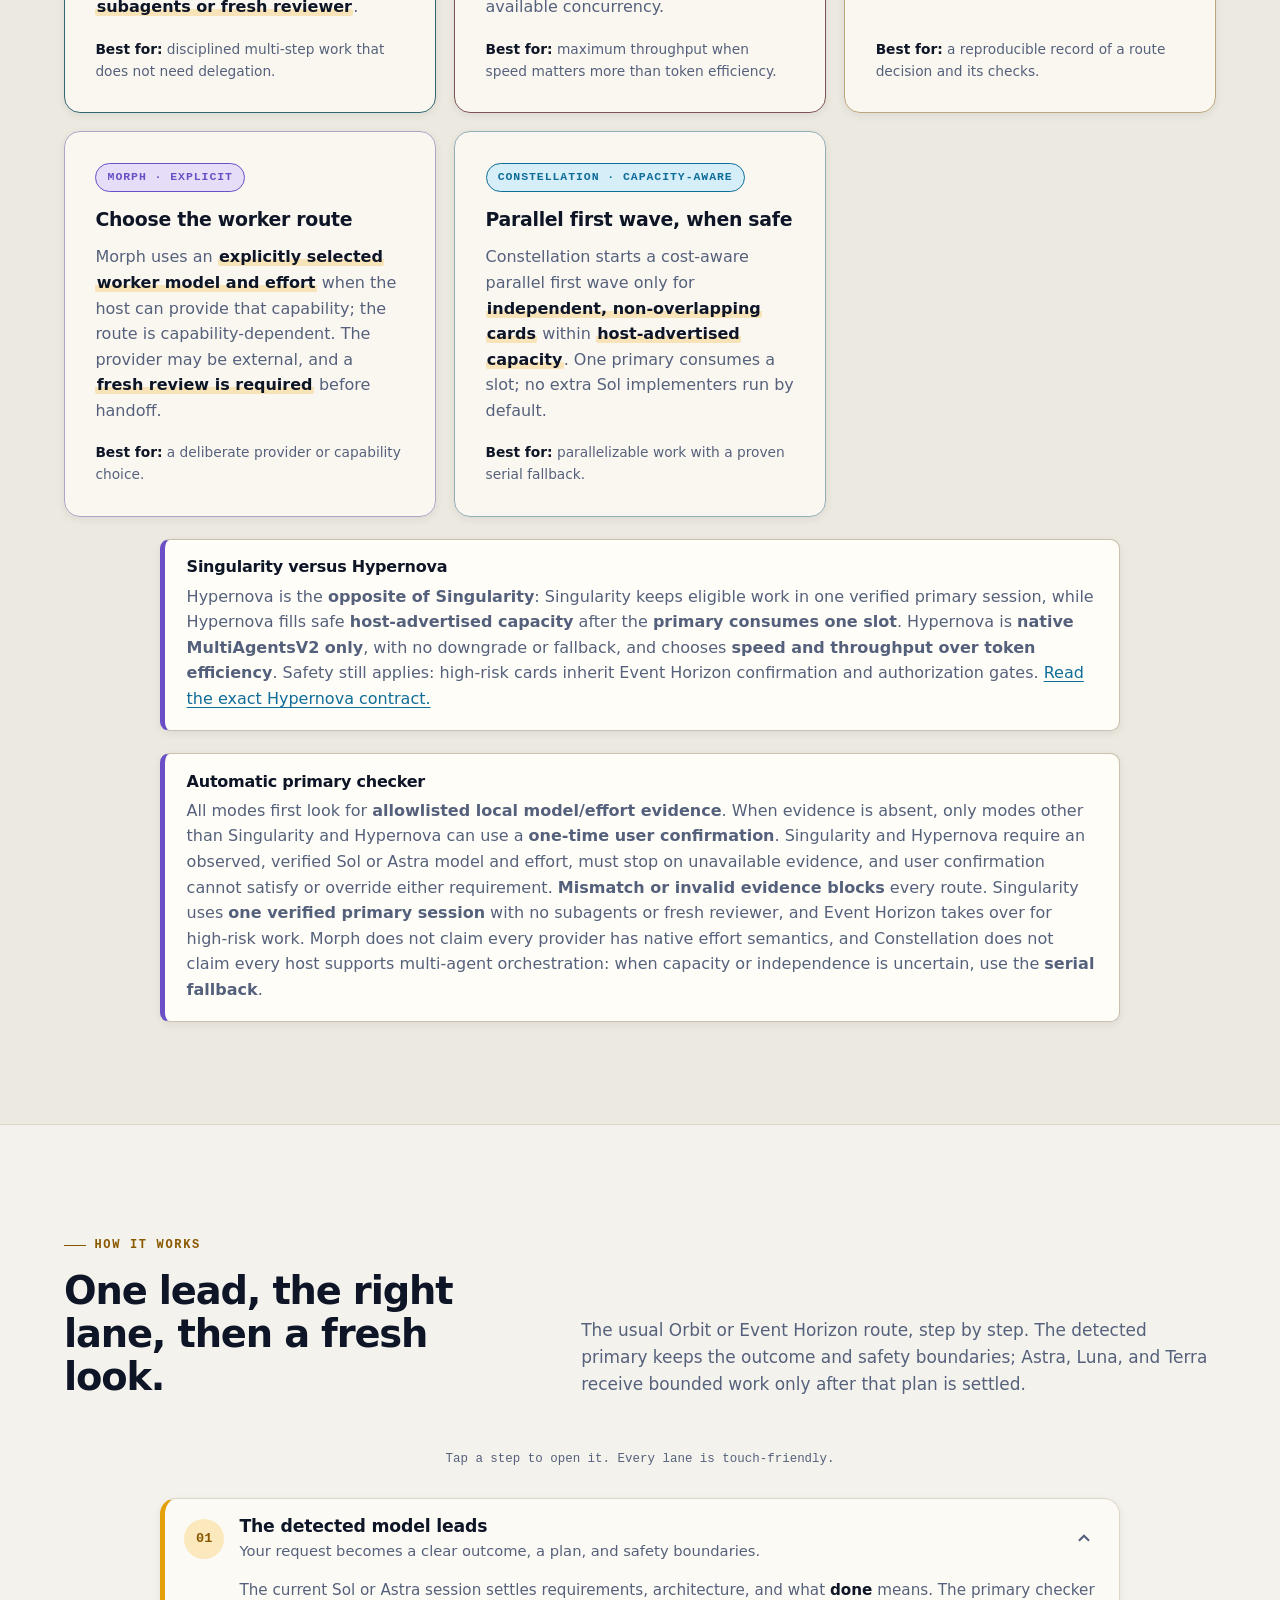
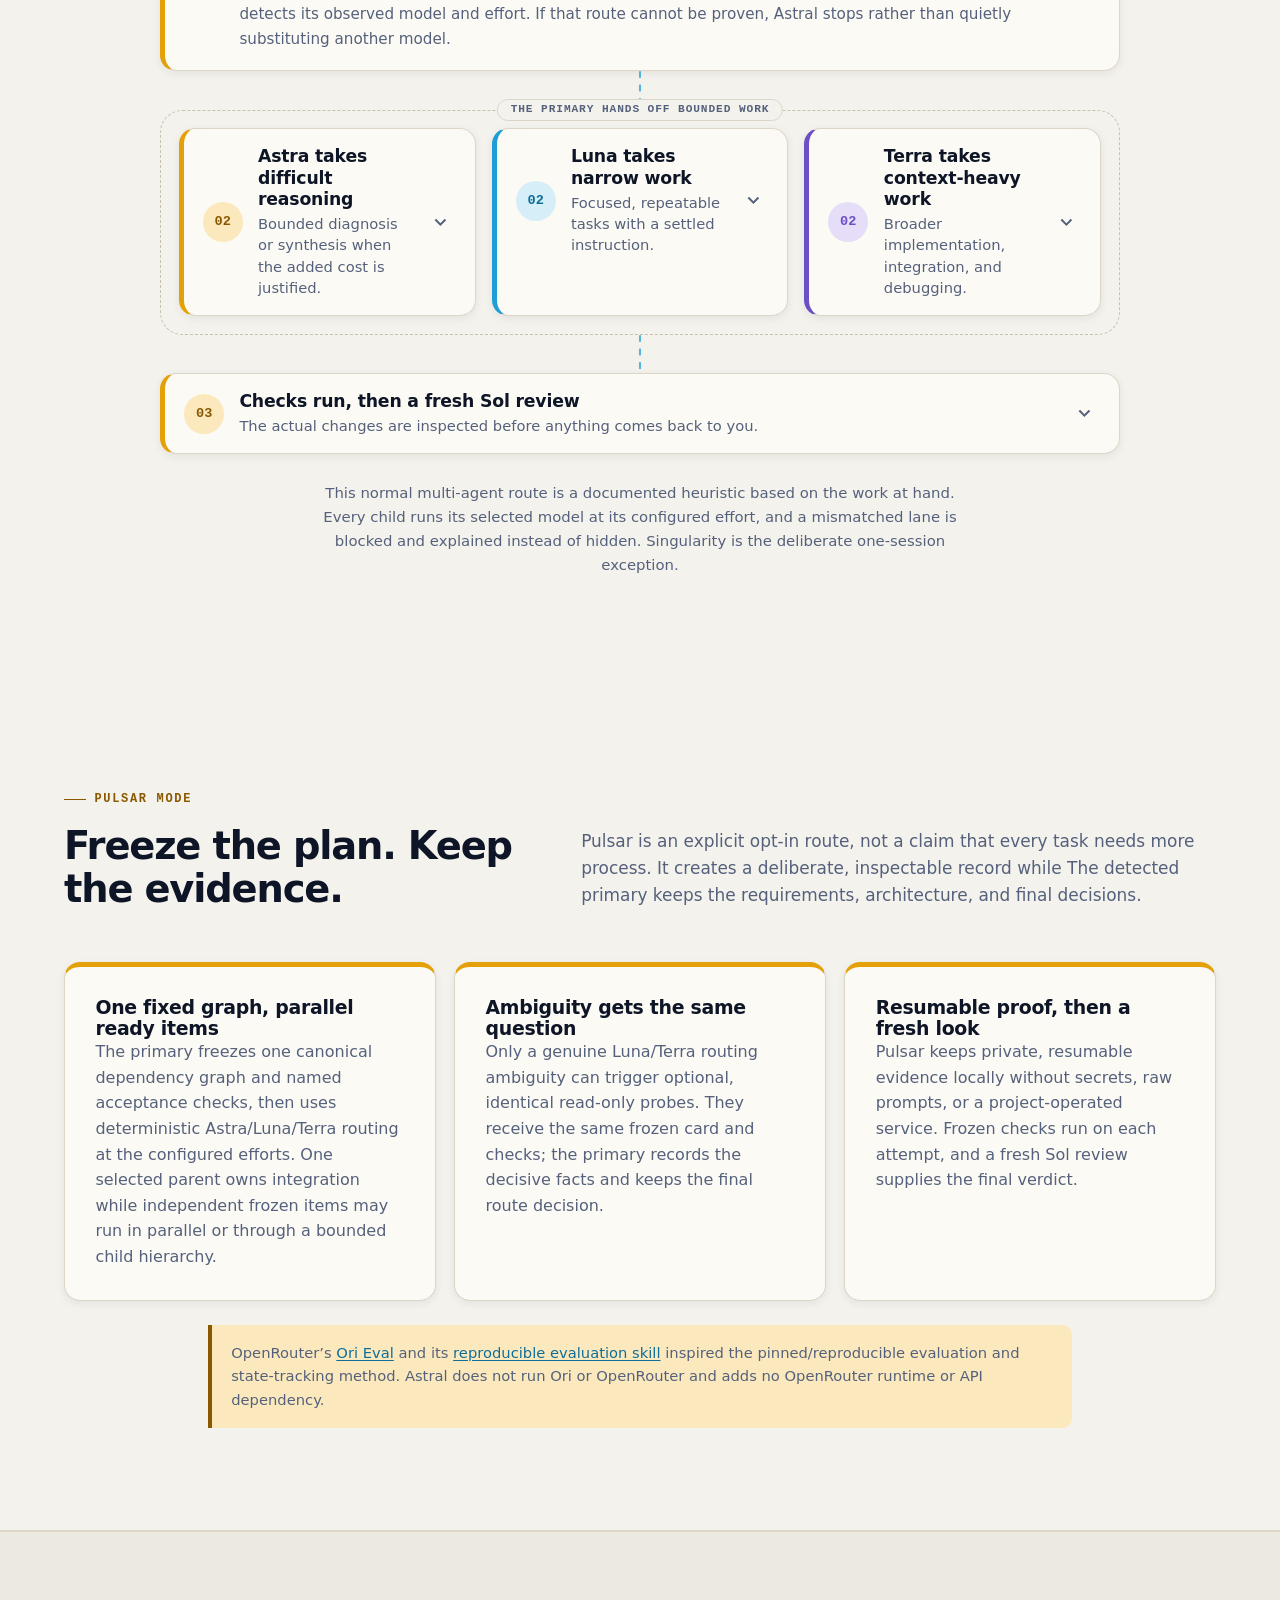
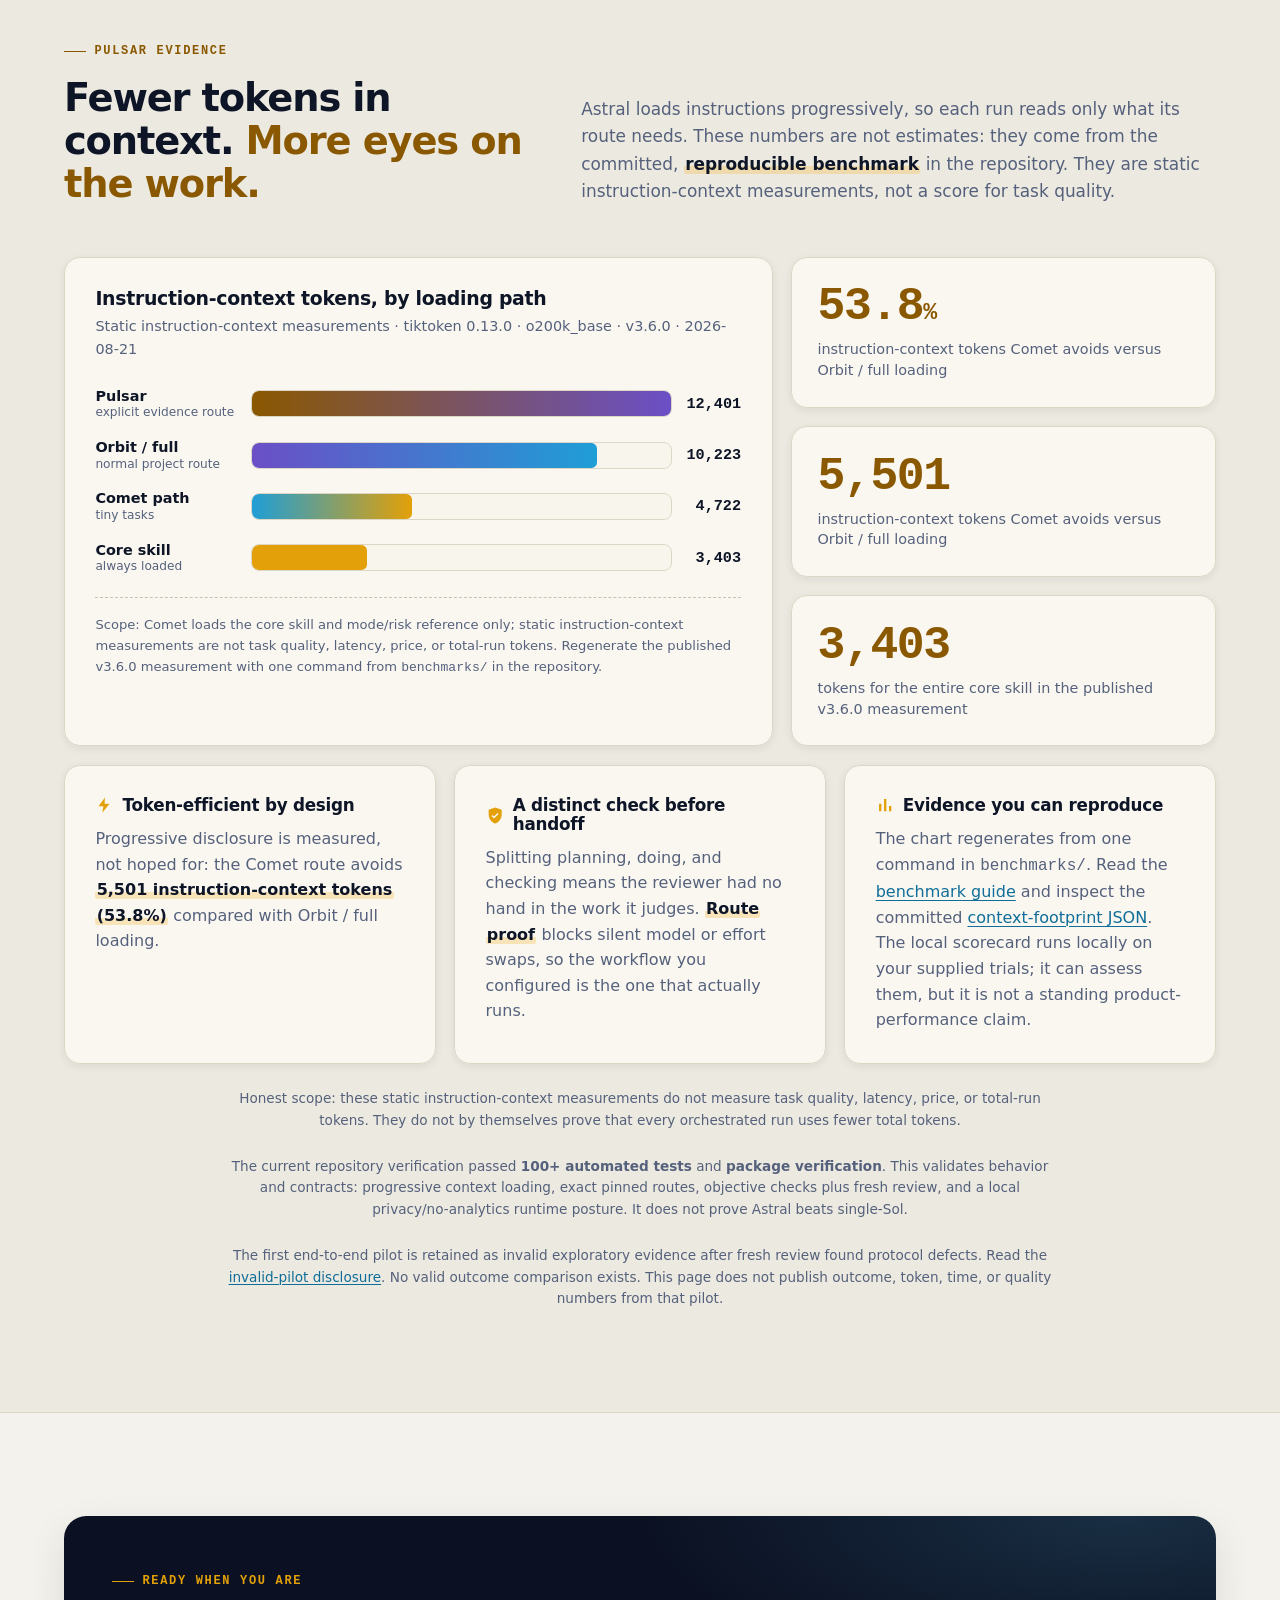
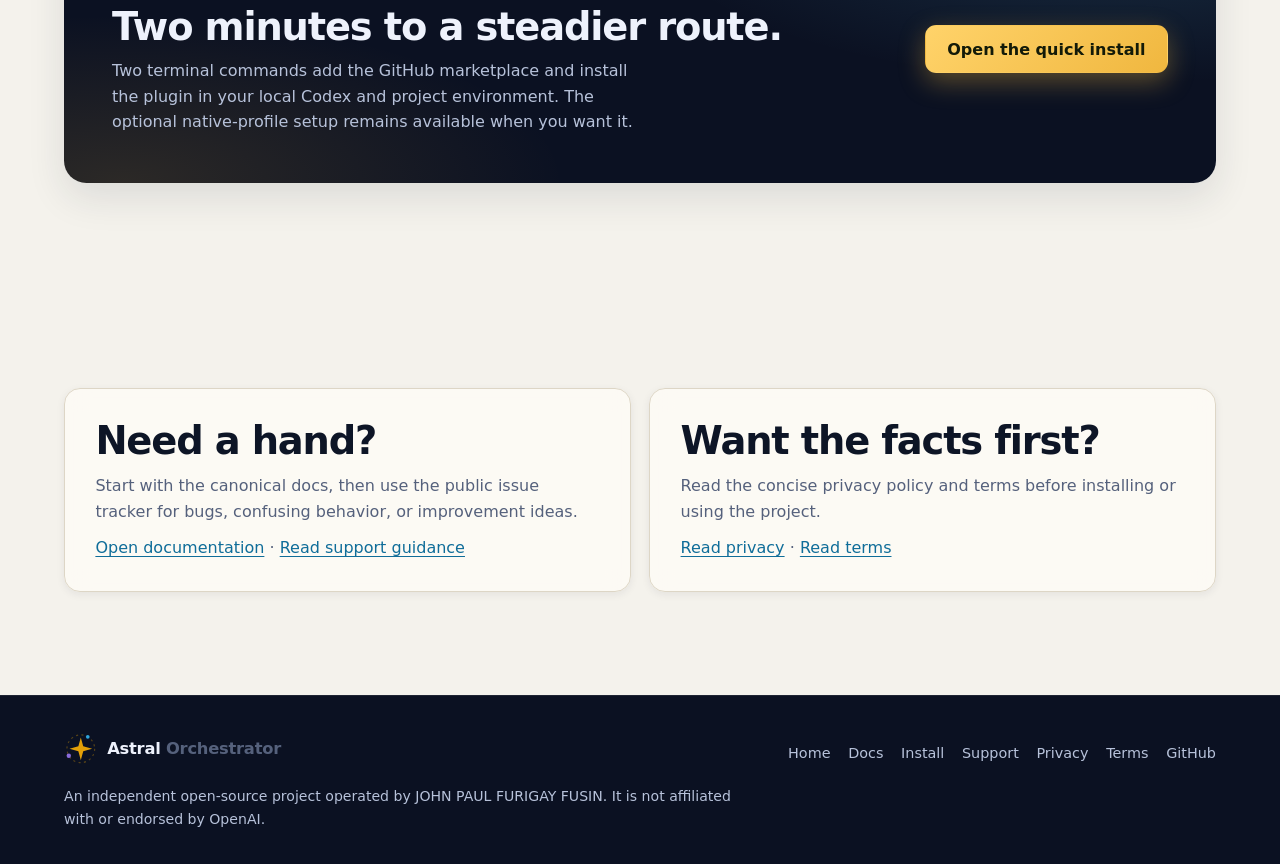
==== commit 47461a2f: "feat: support Sol or Astra as Astral primary" ====
--- a/website/index.html
+++ b/website/index.html
@@ -3,7 +3,7 @@
   <head>
     <meta charset="utf-8">
     <meta name="viewport" content="width=device-width, initial-scale=1">
-    <meta name="description" content="Astral Orchestrator is a local, open-source Codex plugin with eight exact delivery modes, from one-session Singularity to all-Sol-Ultra Hypernova.">
+    <meta name="description" content="Astral Orchestrator keeps the current Sol or Astra session in charge, routes work to configured model lanes, and shows every agent route while it runs.">
     <meta name="theme-color" content="#f4f2ec">
     <title>Astral Orchestrator · turn a request into a checked result</title>
     <link rel="icon" type="image/png" href="assets/astral-orchestrator-favicon-32.png">
@@ -60,16 +60,14 @@
       <section class="hero" aria-labelledby="home-title">
         <div class="shell hero-grid">
           <div>
-            <p class="hero-badge"><span class="pulse-dot" aria-hidden="true"></span>v3.8.0 · open-source · local plugin runtime</p>
+            <p class="hero-badge"><span class="pulse-dot" aria-hidden="true"></span>v3.11.0 · open-source · local plugin runtime</p>
             <h1 id="home-title">Turn a request into a <span class="gradient-text">checked result.</span></h1>
             <p class="hero-copy">
-              For its normal delegated route, Astral Orchestrator gives bigger work a clear route through Codex:
-              <span class="hl">Sol</span> plans and stays responsible,
-              <span class="hl">Luna</span> or <span class="hl">Terra</span> implements
-              a bounded piece, and a <span class="hl">fresh Sol review</span> checks
-              the result before it comes back to you. Singularity is the deliberate
-              one-Sol exception for eligible work; Hypernova is its all-Sol-Ultra,
-              performance-first opposite.
+              Astral detects whether your current task uses <span class="hl">Sol or Astra</span>
+              and keeps that session responsible. Bounded work can go to configured
+              <span class="hl">Astra, Luna, or Terra</span> workers, followed by a fresh
+              Sol review when the mode requires it. A mandatory status panel shows every
+              requested and observed route while the work runs.
             </p>
             <div class="hero-actions">
               <a class="button button-primary" href="install/">Get the install command</a>
@@ -85,7 +83,7 @@
             </ul>
           </div>
           <div class="hero-orbit">
-            <svg class="orbit-scene" viewBox="0 0 340 340" role="img" aria-label="Orbital diagram: Sol the golden lead star at the center, Luna and Terra specialist lanes on inner orbits, and a dashed fresh-review ring around them all.">
+            <svg class="orbit-scene" viewBox="0 0 340 340" role="img" aria-label="Orbital diagram: the detected Sol or Astra primary at the center, configured specialist lanes on inner orbits, and a dashed fresh-review ring around them all.">
               <circle class="orbit-ring orbit-ring--review" cx="170" cy="170" r="156"></circle>
               <circle class="orbit-ring" cx="170" cy="170" r="112"></circle>
               <circle class="orbit-ring" cx="170" cy="170" r="72"></circle>
@@ -104,7 +102,7 @@
               <path class="orbit-sol" d="M170 136 L176 164 L204 170 L176 176 L170 204 L164 176 L136 170 L164 164 Z"></path>
             </svg>
             <div class="orbit-legend" aria-hidden="true">
-              <span class="orbit-chip"><i class="dot-sol"></i>Sol · lead</span>
+              <span class="orbit-chip"><i class="dot-sol"></i>Sol or Astra · lead</span>
               <span class="orbit-chip"><i class="dot-luna"></i>Luna · narrow</span>
               <span class="orbit-chip"><i class="dot-terra"></i>Terra · deep</span>
               <span class="orbit-chip"><i class="dot-review"></i>fresh review</span>
@@ -125,7 +123,7 @@
               Delegated work travels with a crew: a captain who owns the plan,
               specialists who fly their leg, and an inspector who signs off before
               landing. Singularity deliberately keeps eligible work in one verified
-              Sol session instead. No API key, no project-operated backend,
+              primary session instead. No API key, no project-operated backend,
               <span class="hl">no analytics</span>. Just a steadier way of working.
             </p>
           </div>
@@ -134,10 +132,10 @@
               <span class="card-icon card-icon--sol" aria-hidden="true">
                 <svg viewBox="0 0 24 24"><path d="M12 2.5 14.2 9.8 21.5 12 14.2 14.2 12 21.5 9.8 14.2 2.5 12 9.8 9.8Z"></path></svg>
               </span>
-              <h3>Sol plans the route</h3>
+              <h3>Your current model leads</h3>
               <p>
                 <span class="hl">One lead</span> turns your request into an outcome,
-                a plan, and safety boundaries. Sol stays responsible for the final
+                a plan, and safety boundaries. The detected Sol or Astra session stays responsible for the final
                 call instead of drifting mid-conversation.
               </p>
             </article>
@@ -147,8 +145,8 @@
               </span>
               <h3>Specialists do the work</h3>
               <p>
-                Narrow, repeatable pieces go to Luna. Context-heavy implementation
-                goes to Terra. Each worker receives a <span class="hl">bounded
+                Astra takes selected deep-reasoning cards, Luna handles narrow repeatable
+                pieces, and Terra handles context-heavy implementation. Each worker receives a <span class="hl">bounded
                 packet</span> instead of your whole conversation history.
               </p>
             </article>
@@ -175,17 +173,19 @@
               <h2 id="status-title">Live Astral status, without guessing.</h2>
             </div>
             <p>
-              Substantive progress updates show each lane's role, <span class="hl">model and effort</span>,
-              lifecycle state, and allowlisted evidence. Requested and observed values stay separate,
-              so a planned route is never presented as proof that a worker actually ran.
+              The first user-facing progress update includes Astral status, followed by
+              updates before and after every child launch,
+              whenever state changes, and in the final handoff. Each row shows the lane's
+              <span class="hl">model, effort, state, and evidence</span>. A planned route is
+              never presented as proof that a worker actually ran.
             </p>
           </div>
           <div class="plain-card" data-reveal>
-            <h3>Constellation stays cost-aware</h3>
-            <p>
-              <strong>Sol High is sufficient; Sol Ultra is not required.</strong> Independent cards may
-              fan out only within host capacity. A custom Morph worker must dry-run its exact route,
-              launch that same route, and produce matching runtime evidence before Astral accepts it.
+            <h3>Astra stays deliberate</h3>
+            <p>
+              Astra is a Medium-default worker for bounded cards whose reasoning depth
+              justifies its cost. Ordinary work stays with Luna or Terra. Primary and child
+              effort remain independent, and every accepted child needs matching runtime evidence.
             </p>
           </div>
         </div>
@@ -209,7 +209,7 @@
               <span class="mode-tag mode-tag--comet">Comet</span>
               <h3>Tiny and reversible</h3>
               <p>
-                Sol works directly and self-reviews at the configured effort. No
+                The detected Sol or Astra primary works directly and self-reviews. No
                 delegation and no ceremony, just the explicit
                 <span class="hl">single-session option</span> for small jobs.
               </p>
@@ -219,7 +219,7 @@
               <span class="mode-tag mode-tag--orbit">Orbit · default</span>
               <h3>Plan, delegate, verify</h3>
               <p>
-                Sol plans, Luna or Terra implements bounded work, and a fresh Sol
+                The primary plans, Astra, Luna, or Terra implements bounded work, and a fresh Sol
                 review checks the result. The everyday route for real project work.
               </p>
               <p class="mode-best"><strong>Best for:</strong> normal changes and projects.</p>
@@ -237,7 +237,7 @@
               <span class="mode-tag mode-tag--singularity">Singularity · explicit</span>
               <h3>One focused session</h3>
               <p>
-                One verified Sol session handles meaningful low- or medium-risk work
+                One verified Sol or Astra primary handles meaningful low- or medium-risk work
                 larger than Comet. It uses a compact card, targeted context, and one
                 proportional verification pass: <span class="hl">no subagents or fresh reviewer</span>.
               </p>
@@ -245,11 +245,11 @@
             </article>
             <article class="mode-card mode-card--hypernova" data-reveal>
               <span class="mode-tag mode-tag--hypernova">Hypernova · explicit</span>
-              <h3>All-Sol-Ultra throughput</h3>
-              <p>
-                This <span class="hl">explicit opt-in</span> uses an observed Sol Ultra
-                primary, independent built-in Sol Ultra workers, and a mandatory fresh
-                Sol Ultra reviewer at the maximum safely available concurrency.
+              <h3>Maximum native throughput</h3>
+              <p>
+                This <span class="hl">explicit opt-in</span> keeps the detected primary,
+                uses Sol Ultra workers by default or Astra at its configured effort, and
+                requires a fresh reviewer at the maximum safely available concurrency.
               </p>
               <p class="mode-best"><strong>Best for:</strong> maximum throughput when speed matters more than token efficiency.</p>
             </article>
@@ -290,7 +290,7 @@
             <h3 id="singularity-hypernova-title">Singularity versus Hypernova</h3>
             <p>
               Hypernova is the <strong>opposite of Singularity</strong>: Singularity keeps
-              eligible work in one verified Sol session, while Hypernova fills safe
+              eligible work in one verified primary session, while Hypernova fills safe
               <strong>host-advertised capacity</strong> after the <strong>primary consumes one slot</strong>.
               Hypernova is <strong>native MultiAgentsV2 only</strong>, with no downgrade or fallback,
               and chooses <strong>speed and throughput over token efficiency</strong>. Safety still applies:
@@ -304,10 +304,10 @@
               All modes first look for <strong>allowlisted local model/effort evidence</strong>.
               When evidence is absent, only modes other than Singularity and Hypernova can
               use a <strong>one-time user confirmation</strong>. Singularity and Hypernova
-              require observed, verified Sol model and exact effort, must stop on unavailable
+              require an observed, verified Sol or Astra model and effort, must stop on unavailable
               evidence, and user confirmation cannot satisfy or override either requirement.
               <strong>Mismatch or invalid evidence blocks</strong> every route. Singularity uses
-              <strong>one verified Sol session</strong> with no subagents or fresh reviewer, and
+              <strong>one verified primary session</strong> with no subagents or fresh reviewer, and
               Event Horizon takes over for high-risk work. Morph does not claim
               every provider has native effort semantics, and Constellation does not claim
               every host supports multi-agent orchestration: when capacity or
@@ -324,27 +324,27 @@
               <h2 id="workflow-title">One lead, the right lane, then a fresh look.</h2>
             </div>
             <p>
-              The usual Orbit or Event Horizon route, step by step. Sol keeps the outcome
-              and safety boundaries; Luna and Terra receive bounded work only after
+              The usual Orbit or Event Horizon route, step by step. The detected primary keeps the outcome
+              and safety boundaries; Astra, Luna, and Terra receive bounded work only after
               that plan is settled.
             </p>
           </div>
 
           <p class="route-hint" data-reveal>Tap a step to open it. Every lane is touch-friendly.</p>
 
-          <div class="route-map" aria-label="Normal multi-agent route: Sol leads the plan. Luna handles narrow repeatable tasks. Terra handles context-heavy implementation. Checks run after the work, then a fresh Sol review happens before handoff.">
+          <div class="route-map" aria-label="Normal multi-agent route: the detected Sol or Astra session leads. Astra handles selected deep-reasoning work, Luna handles narrow tasks, Terra handles context-heavy implementation, and a fresh Sol review follows checks.">
             <div class="route-step route-step--sol" data-reveal>
               <details open>
                 <summary>
                   <span class="route-number">01</span>
                   <span>
-                    <span class="route-title">Sol leads the plan</span>
+                    <span class="route-title">The detected model leads</span>
                     <span class="route-tagline">Your request becomes a clear outcome, a plan, and safety boundaries.</span>
                   </span>
                   <span class="route-chevron" aria-hidden="true"><svg viewBox="0 0 16 16"><path d="M8 11.5 2.5 6l1.4-1.4L8 8.7l4.1-4.1L13.5 6z"></path></svg></span>
                 </summary>
                 <div class="route-detail">
-                  <p>Sol settles requirements, architecture, and what <strong>done</strong> means before anyone writes a line. Orbit and Event Horizon work must run on the <span class="hl">configured Sol route</span> at the configured effort. If that route cannot be proven, Astral stops rather than quietly substituting another model.</p>
+                  <p>The current Sol or Astra session settles requirements, architecture, and what <strong>done</strong> means. The primary checker detects its observed model and effort. If that route cannot be proven, Astral stops rather than quietly substituting another model.</p>
                 </div>
               </details>
             </div>
@@ -352,7 +352,22 @@
             <div class="route-connector" aria-hidden="true"></div>
 
             <div class="route-branches" data-reveal>
-              <span class="route-branches-label">Sol hands off bounded work</span>
+              <span class="route-branches-label">The primary hands off bounded work</span>
+              <div class="route-step route-step--astra">
+                <details>
+                  <summary>
+                    <span class="route-number">02</span>
+                    <span>
+                      <span class="route-title">Astra takes difficult reasoning</span>
+                      <span class="route-tagline">Bounded diagnosis or synthesis when the added cost is justified.</span>
+                    </span>
+                    <span class="route-chevron" aria-hidden="true"><svg viewBox="0 0 16 16"><path d="M8 11.5 2.5 6l1.4-1.4L8 8.7l4.1-4.1L13.5 6z"></path></svg></span>
+                  </summary>
+                  <div class="route-detail">
+                    <p>Astra runs at its configured effort, Medium by default, only for a bounded card whose reasoning depth, cross-domain synthesis, or difficult diagnosis justifies its added cost. Its effort is independent from the primary.</p>
+                  </div>
+                </details>
+              </div>
               <div class="route-step route-step--luna">
                 <details>
                   <summary>
@@ -379,7 +394,7 @@
                     <span class="route-chevron" aria-hidden="true"><svg viewBox="0 0 16 16"><path d="M8 11.5 2.5 6l1.4-1.4L8 8.7l4.1-4.1L13.5 6z"></path></svg></span>
                   </summary>
                   <div class="route-detail">
-                    <p>When the work needs project context, like wiring a feature, chasing a bug across files, or careful refactoring, Terra steps in <strong>after</strong> Sol has settled the plan, at its configured effort.</p>
+                    <p>When the work needs project context, like wiring a feature, chasing a bug across files, or careful refactoring, Terra steps in <strong>after</strong> the primary has settled the plan, at its configured effort.</p>
                   </div>
                 </details>
               </div>
@@ -403,7 +418,7 @@
               </details>
             </div>
 
-            <p class="route-caption">This normal multi-agent route is a documented heuristic based on the work at hand. Every lane runs its pinned model at its configured effort, and a mismatched lane is blocked and explained instead of hidden. Singularity is the deliberate one-Sol exception.</p>
+            <p class="route-caption">This normal multi-agent route is a documented heuristic based on the work at hand. Every child runs its selected model at its configured effort, and a mismatched lane is blocked and explained instead of hidden. Singularity is the deliberate one-session exception.</p>
           </div>
         </div>
       </section>
@@ -418,15 +433,15 @@
             <p>
               Pulsar is an explicit opt-in route, not a claim that every task
               needs more process. It creates a deliberate, inspectable record while
-              Sol keeps the requirements, architecture, and final decisions.
+              The detected primary keeps the requirements, architecture, and final decisions.
             </p>
           </div>
           <div class="pulsar-grid">
             <article class="pulsar-card" data-reveal>
               <h3>One fixed graph, parallel ready items</h3>
               <p>
-                Sol freezes one canonical dependency graph and named acceptance checks,
-                then uses deterministic Sol/Luna/Terra routing at the configured efforts.
+                The primary freezes one canonical dependency graph and named acceptance checks,
+                then uses deterministic Astra/Luna/Terra routing at the configured efforts.
                 One selected parent owns integration while independent frozen items may
                 run in parallel or through a bounded child hierarchy.
               </p>
@@ -436,7 +451,7 @@
               <p>
                 Only a genuine Luna/Terra routing ambiguity can trigger optional,
                 identical read-only probes. They receive the same frozen card and
-                checks; Sol records the decisive facts and keeps the final route
+                checks; the primary records the decisive facts and keeps the final route
                 decision.
               </p>
             </article>
--- a/website/assets/site.css
+++ b/website/assets/site.css
@@ -1081,6 +1081,7 @@
 }
 
 .route-step--sol,
+.route-step--astra,
 .route-step--review {
   border-left-color: var(--gold-bright);
 }
@@ -1123,6 +1124,7 @@
 }
 
 .route-step--sol .route-number,
+.route-step--astra .route-number,
 .route-step--review .route-number {
   color: var(--gold);
   background: var(--gold-soft);
@@ -1207,7 +1209,7 @@
 .route-branches {
   position: relative;
   display: grid;
-  grid-template-columns: repeat(2, minmax(0, 1fr));
+  grid-template-columns: repeat(3, minmax(0, 1fr));
   gap: 1rem;
   padding: 1.1rem;
   border: 1px dashed var(--line-strong);
@@ -2025,6 +2027,10 @@
 }
 
 @media (max-width: 48rem) {
+  .route-branches {
+    grid-template-columns: 1fr;
+  }
+
   .header-inner {
     row-gap: 0.35rem;
   }
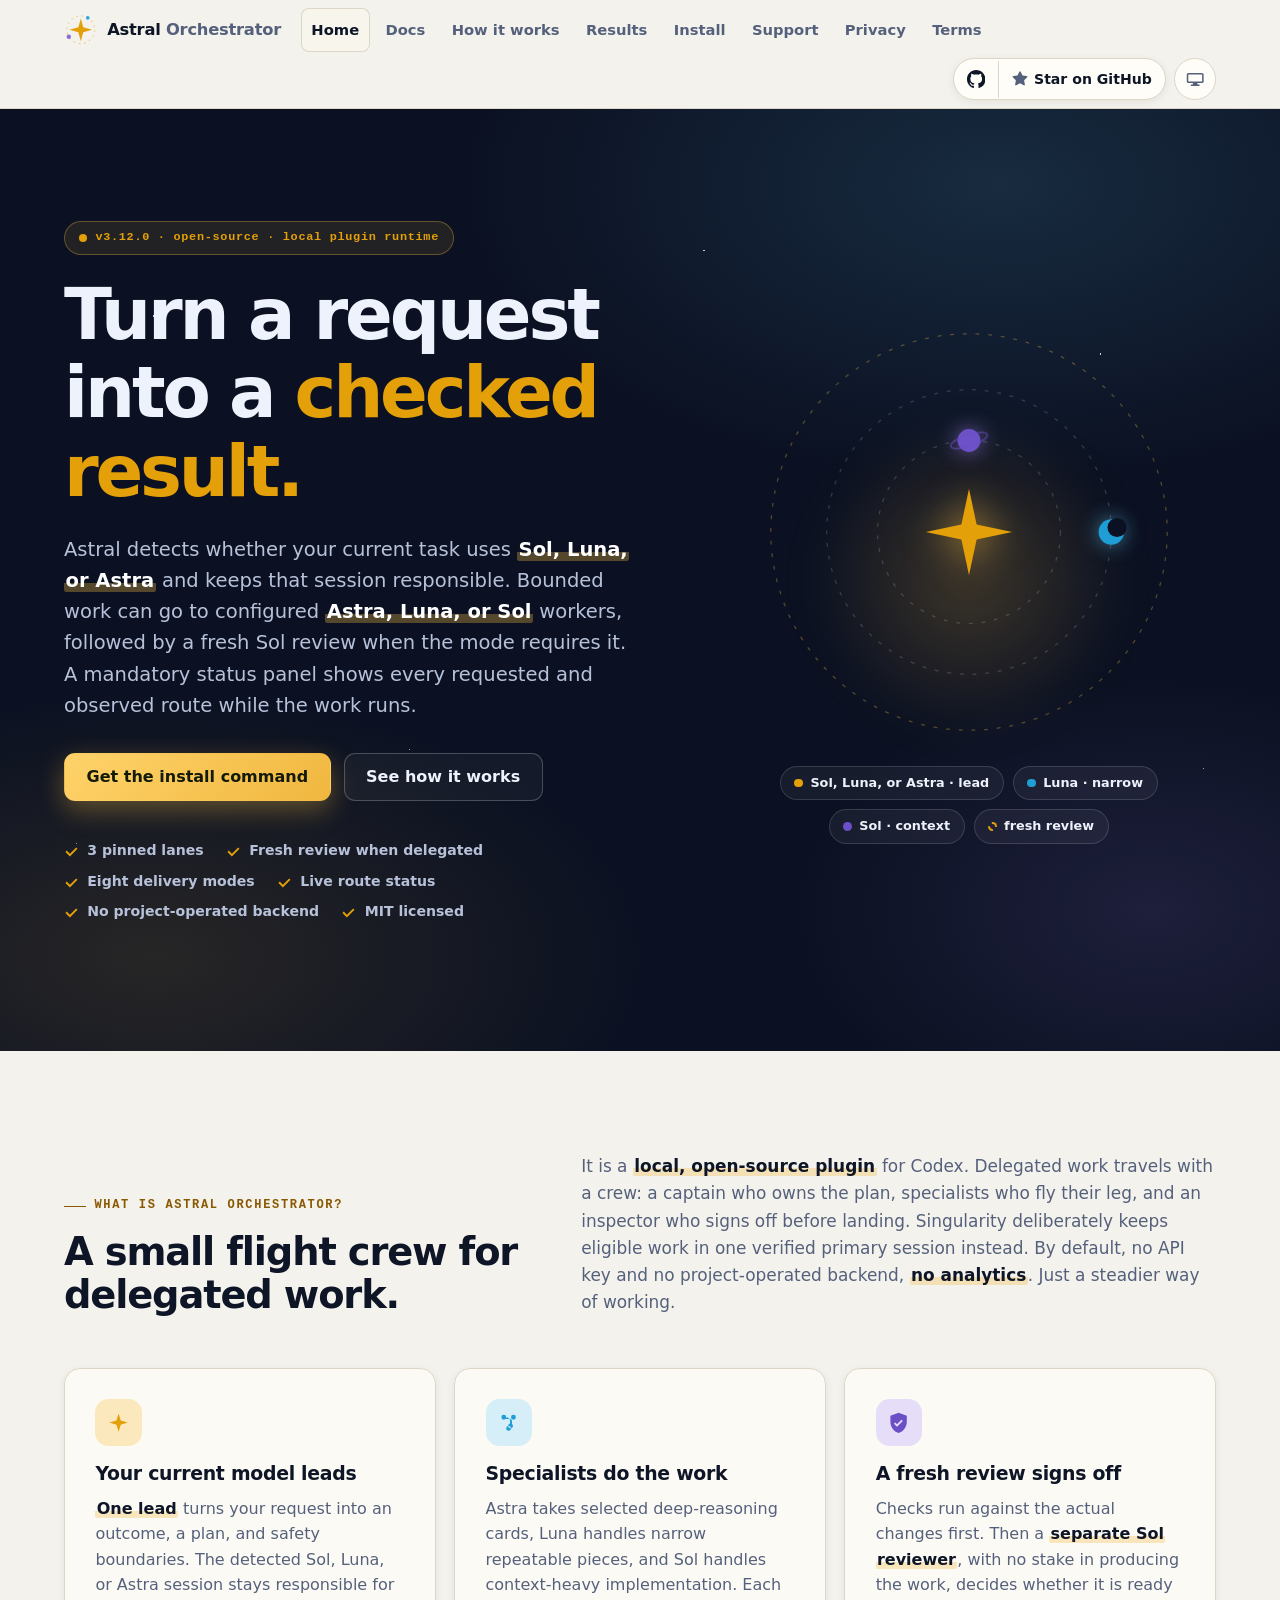
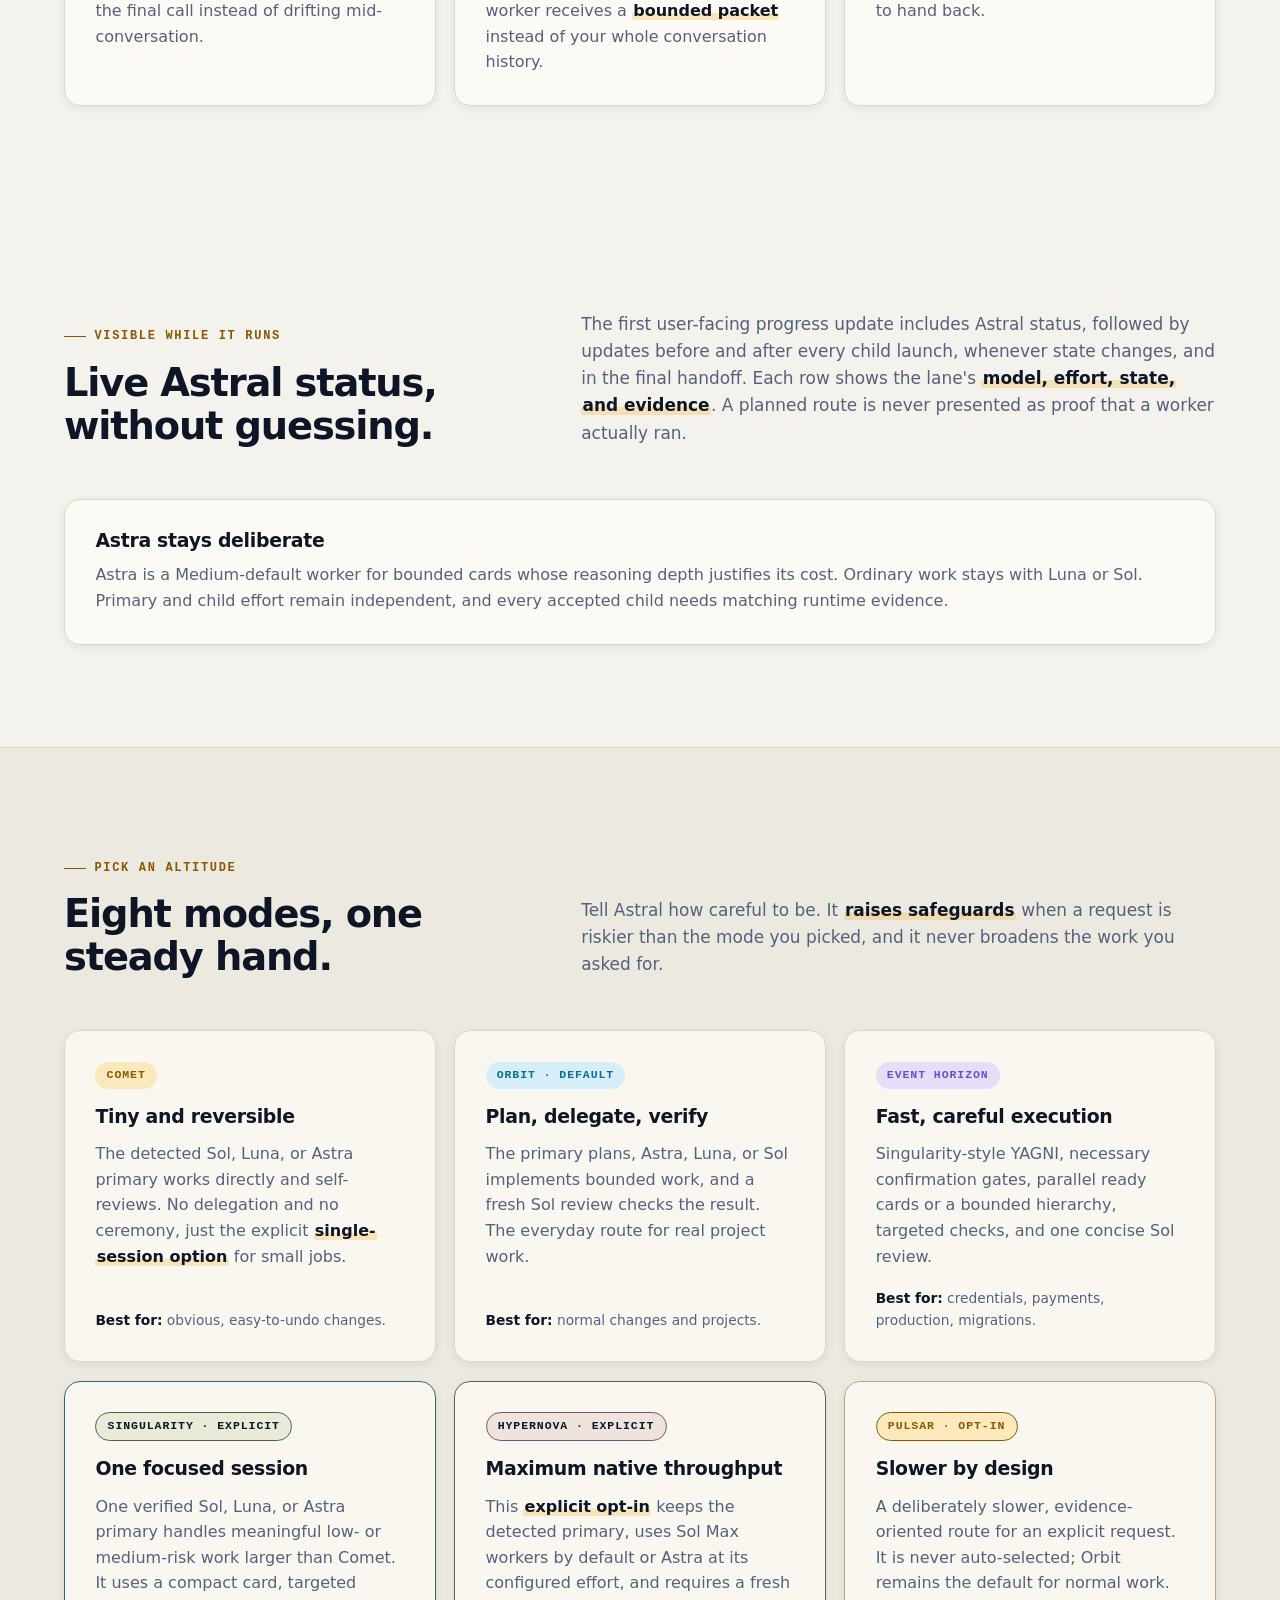
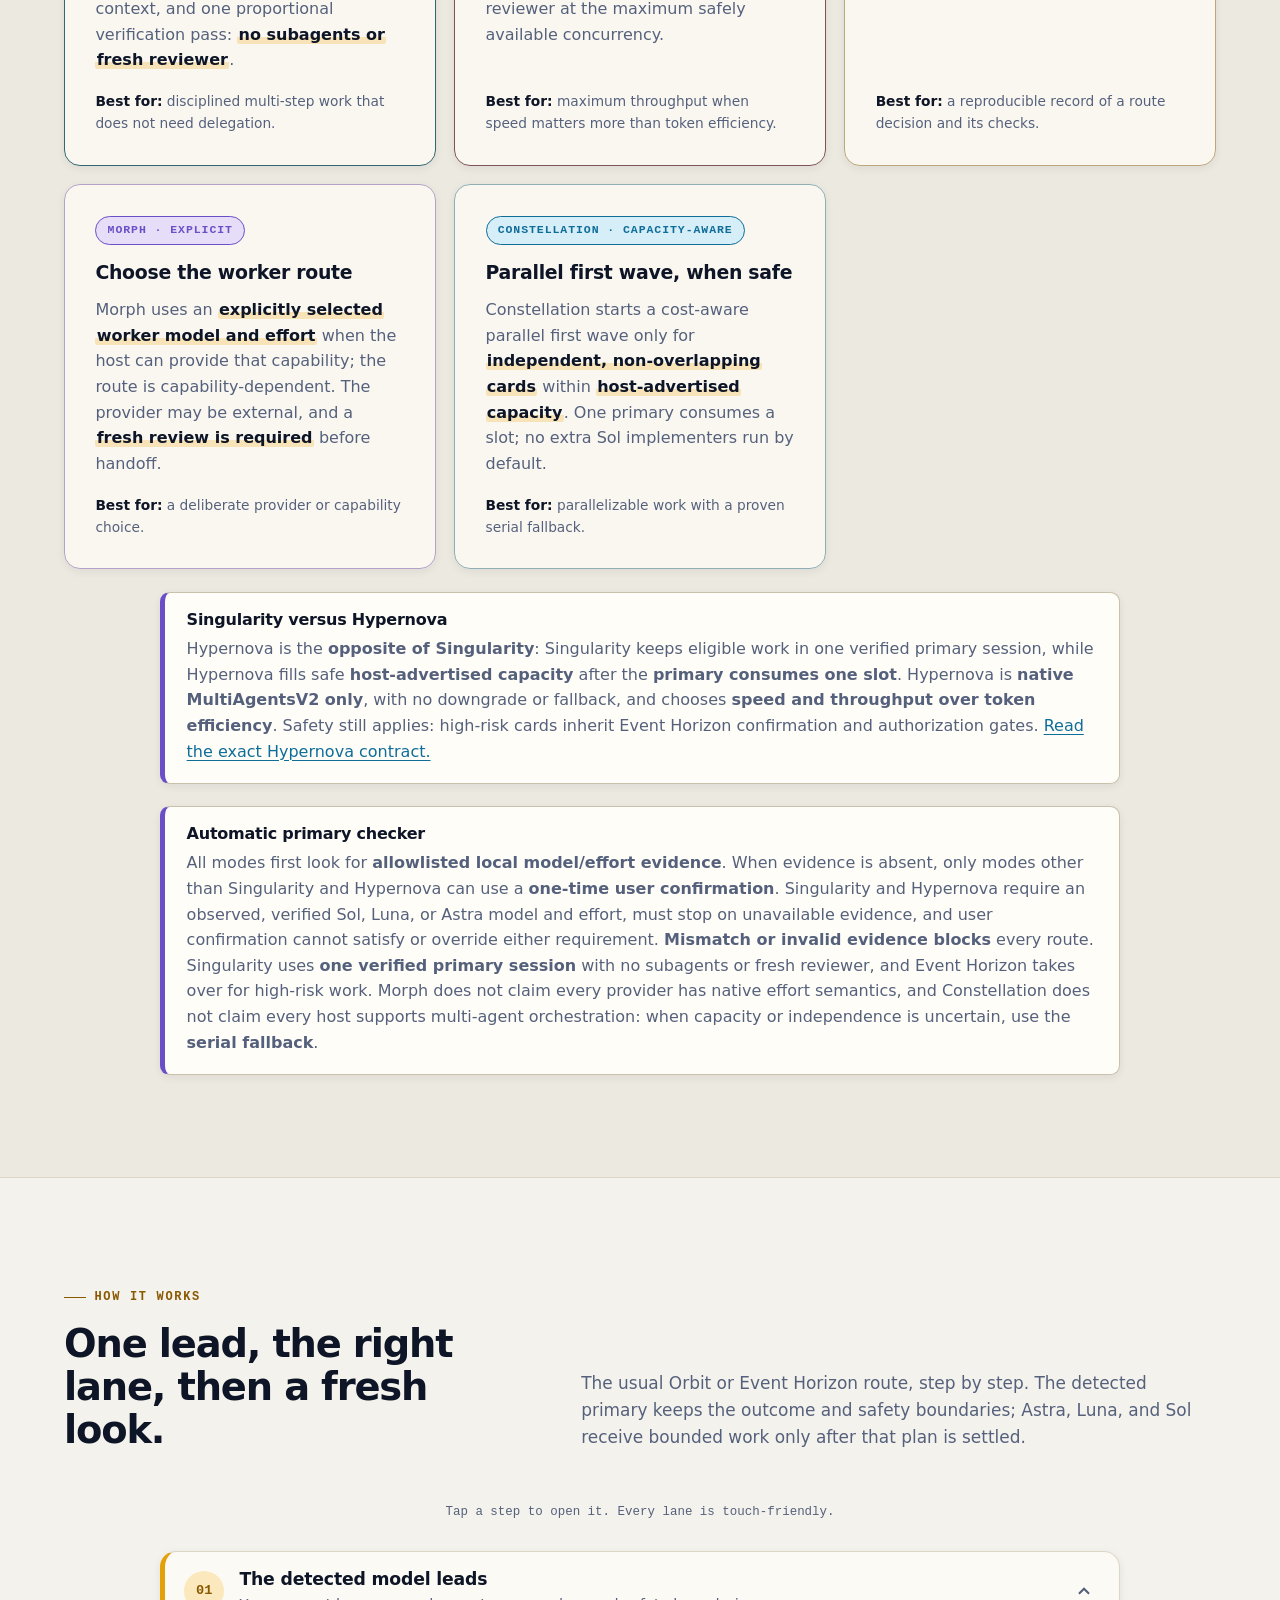
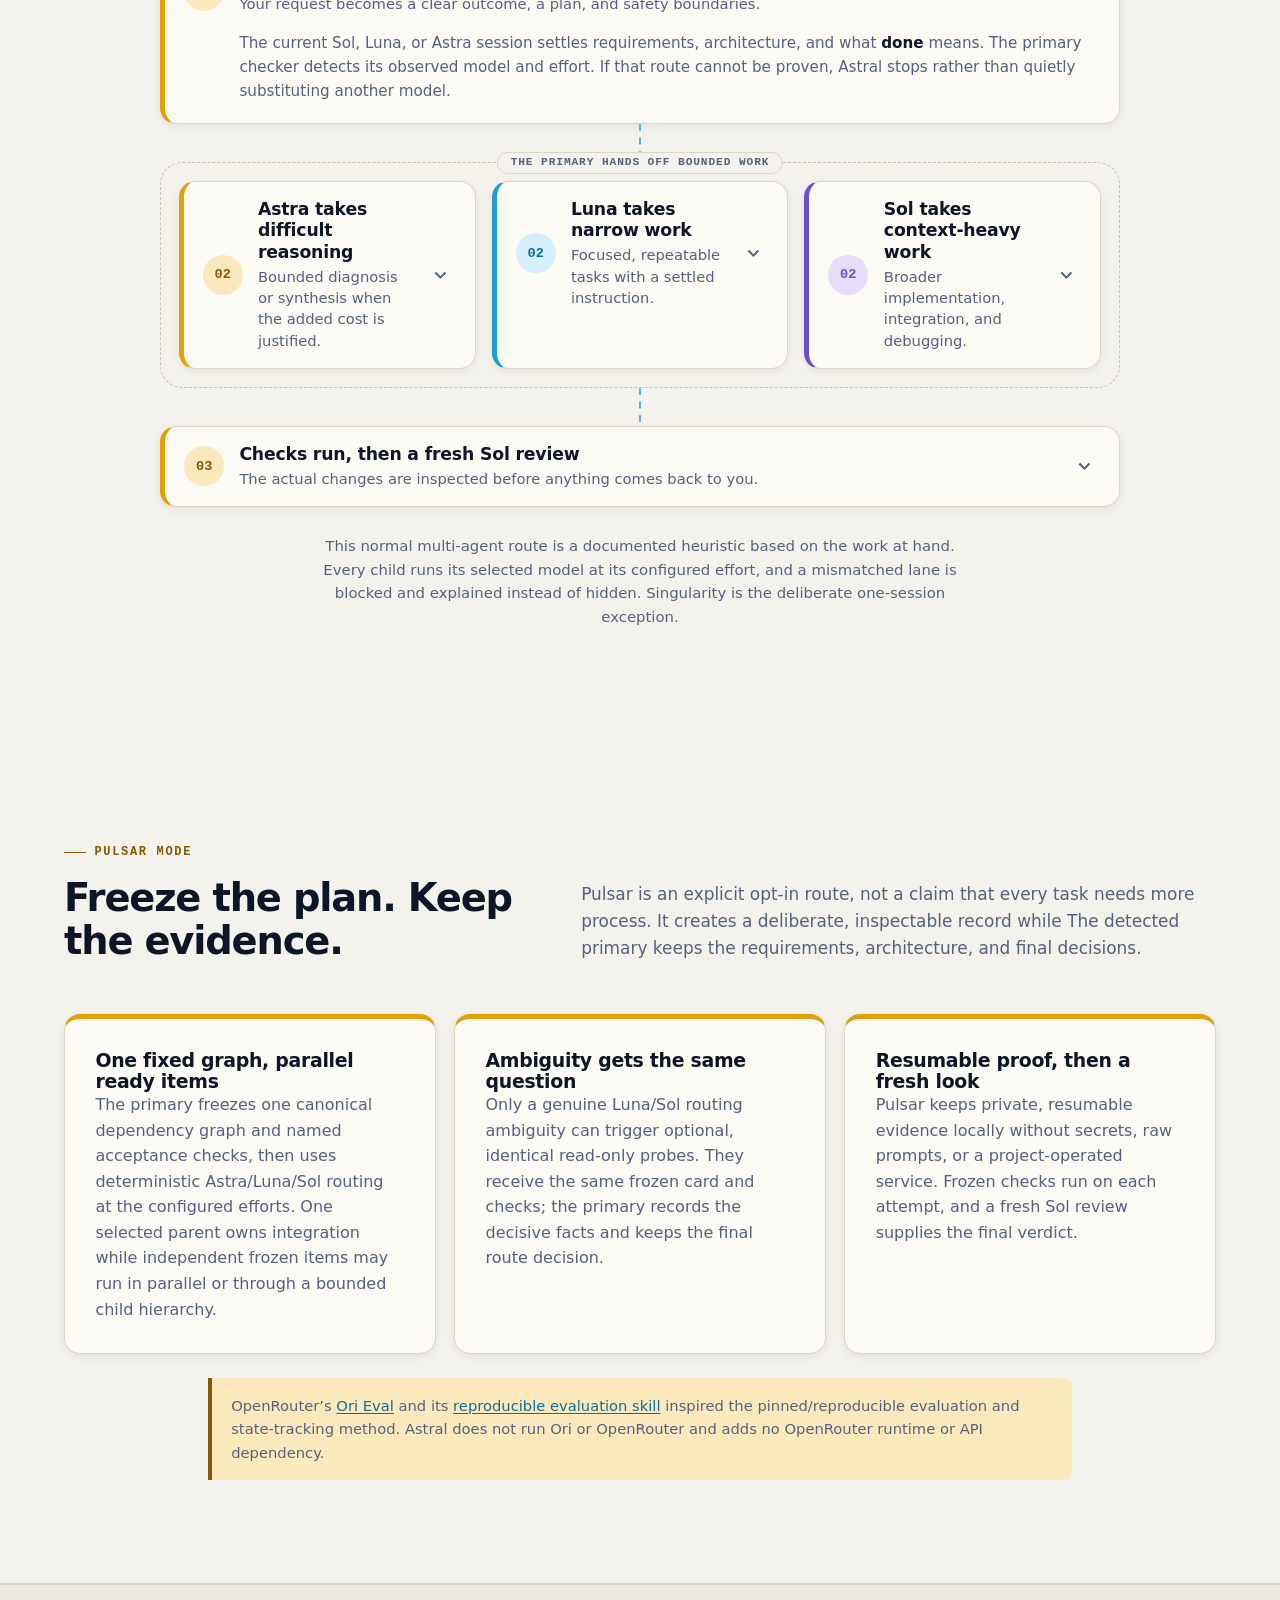
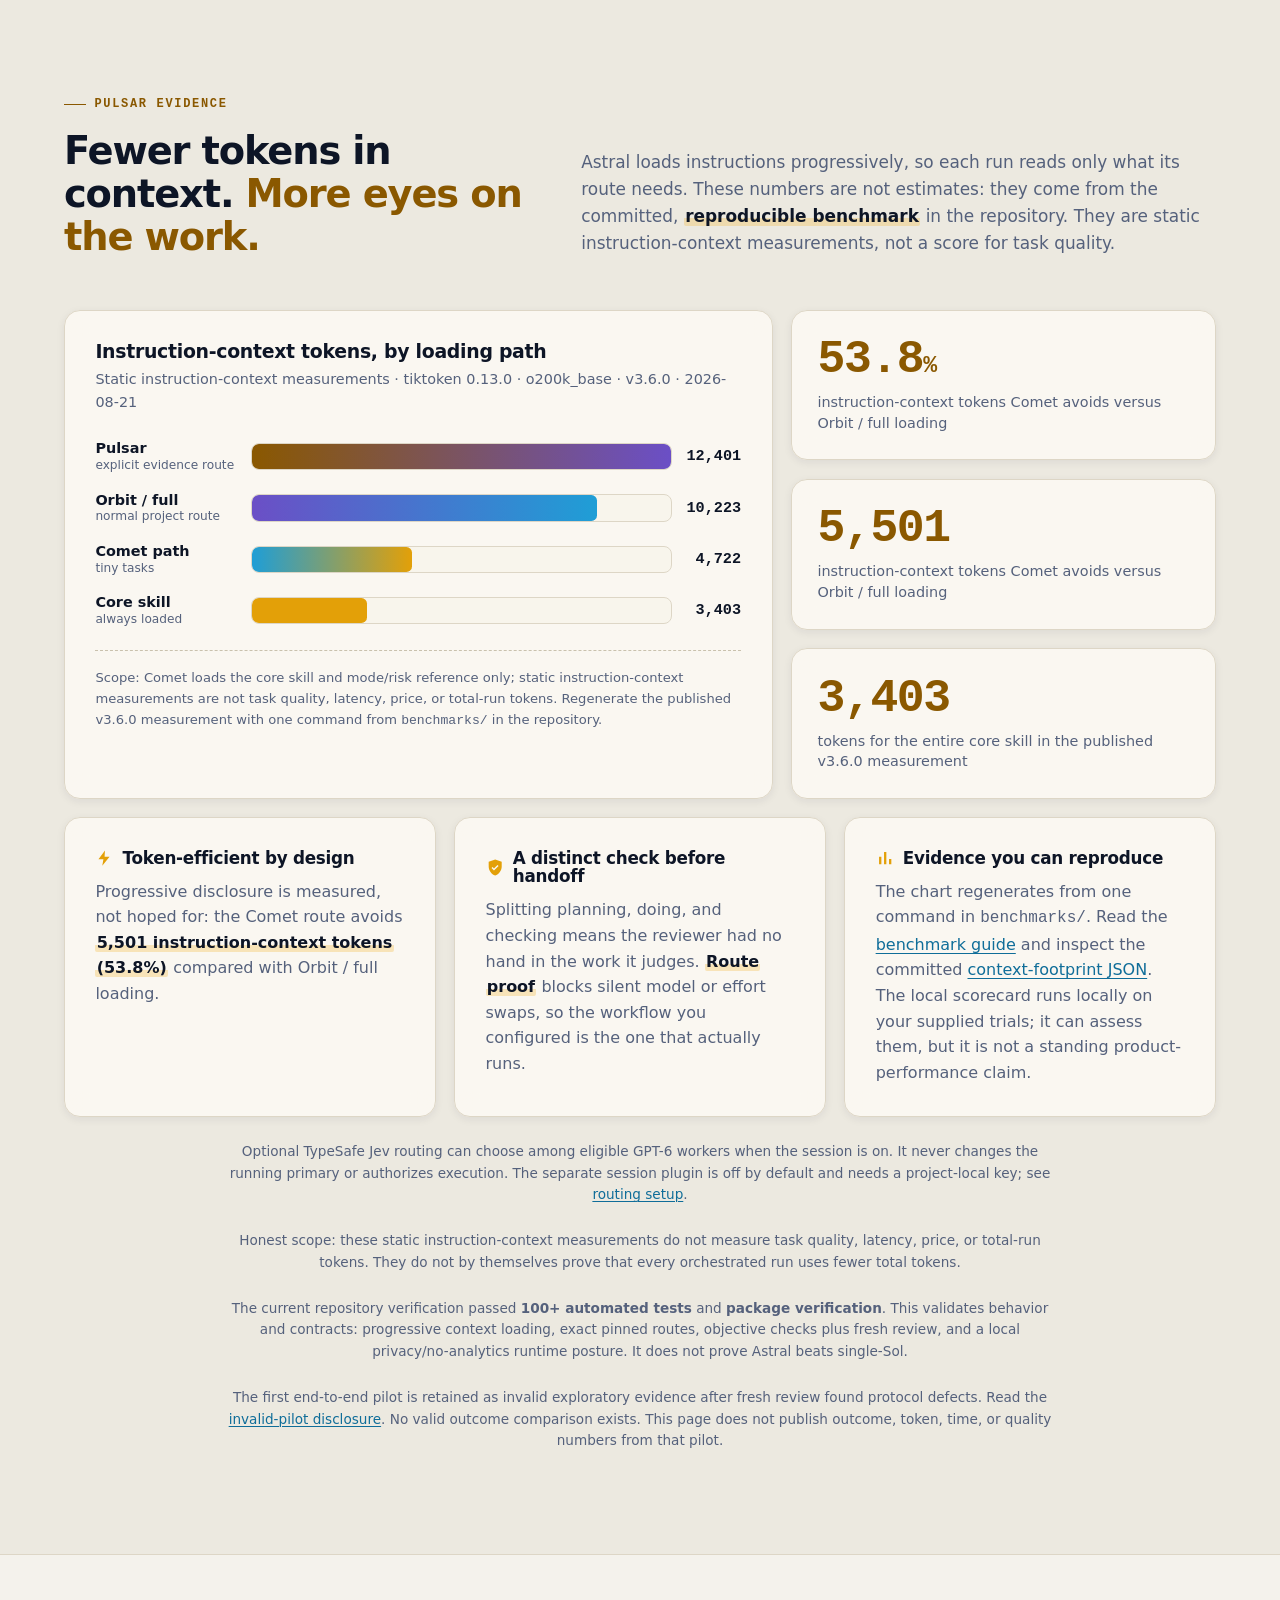
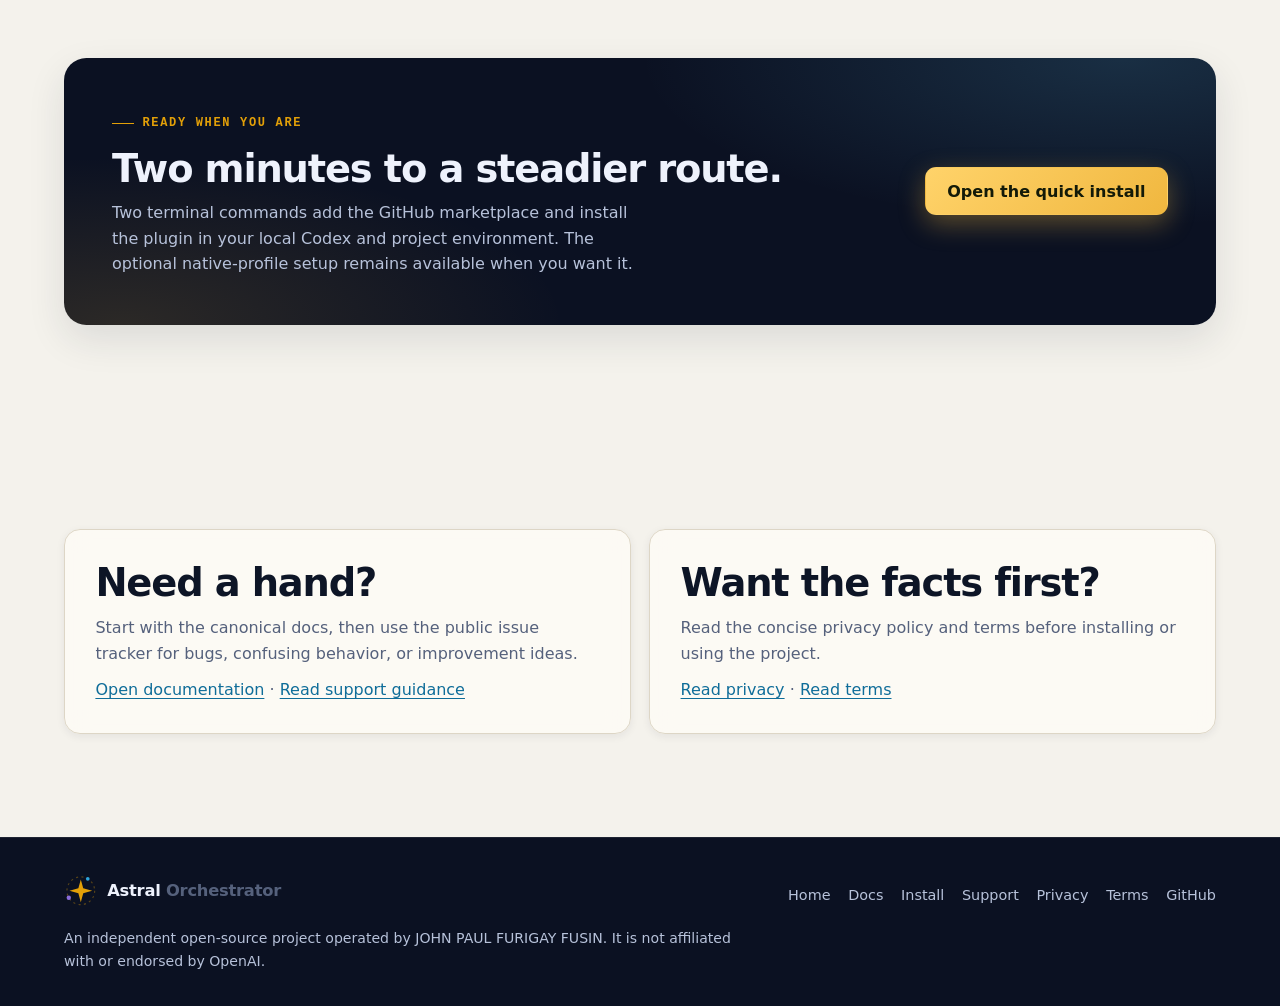
==== commit e799fe47: "feat: route Astral workers to GPT-6 with optional TypeSafe session" ====
--- a/website/index.html
+++ b/website/index.html
@@ -3,7 +3,7 @@
   <head>
     <meta charset="utf-8">
     <meta name="viewport" content="width=device-width, initial-scale=1">
-    <meta name="description" content="Astral Orchestrator keeps the current Sol or Astra session in charge, routes work to configured model lanes, and shows every agent route while it runs.">
+    <meta name="description" content="Astral Orchestrator keeps the current Sol, Luna, or Astra session in charge, routes work to configured model lanes, and shows every agent route while it runs.">
     <meta name="theme-color" content="#f4f2ec">
     <title>Astral Orchestrator · turn a request into a checked result</title>
     <link rel="icon" type="image/png" href="assets/astral-orchestrator-favicon-32.png">
@@ -60,12 +60,12 @@
       <section class="hero" aria-labelledby="home-title">
         <div class="shell hero-grid">
           <div>
-            <p class="hero-badge"><span class="pulse-dot" aria-hidden="true"></span>v3.11.0 · open-source · local plugin runtime</p>
+            <p class="hero-badge"><span class="pulse-dot" aria-hidden="true"></span>v3.12.0 · open-source · local plugin runtime</p>
             <h1 id="home-title">Turn a request into a <span class="gradient-text">checked result.</span></h1>
             <p class="hero-copy">
-              Astral detects whether your current task uses <span class="hl">Sol or Astra</span>
+              Astral detects whether your current task uses <span class="hl">Sol, Luna, or Astra</span>
               and keeps that session responsible. Bounded work can go to configured
-              <span class="hl">Astra, Luna, or Terra</span> workers, followed by a fresh
+              <span class="hl">Astra, Luna, or Sol</span> workers, followed by a fresh
               Sol review when the mode requires it. A mandatory status panel shows every
               requested and observed route while the work runs.
             </p>
@@ -83,7 +83,7 @@
             </ul>
           </div>
           <div class="hero-orbit">
-            <svg class="orbit-scene" viewBox="0 0 340 340" role="img" aria-label="Orbital diagram: the detected Sol or Astra primary at the center, configured specialist lanes on inner orbits, and a dashed fresh-review ring around them all.">
+            <svg class="orbit-scene" viewBox="0 0 340 340" role="img" aria-label="Orbital diagram: the detected Sol, Luna, or Astra primary at the center, configured specialist lanes on inner orbits, and a dashed fresh-review ring around them all.">
               <circle class="orbit-ring orbit-ring--review" cx="170" cy="170" r="156"></circle>
               <circle class="orbit-ring" cx="170" cy="170" r="112"></circle>
               <circle class="orbit-ring" cx="170" cy="170" r="72"></circle>
@@ -102,9 +102,9 @@
               <path class="orbit-sol" d="M170 136 L176 164 L204 170 L176 176 L170 204 L164 176 L136 170 L164 164 Z"></path>
             </svg>
             <div class="orbit-legend" aria-hidden="true">
-              <span class="orbit-chip"><i class="dot-sol"></i>Sol or Astra · lead</span>
+              <span class="orbit-chip"><i class="dot-sol"></i>Sol, Luna, or Astra · lead</span>
               <span class="orbit-chip"><i class="dot-luna"></i>Luna · narrow</span>
-              <span class="orbit-chip"><i class="dot-terra"></i>Terra · deep</span>
+              <span class="orbit-chip"><i class="dot-terra"></i>Sol · context</span>
               <span class="orbit-chip"><i class="dot-review"></i>fresh review</span>
             </div>
           </div>
@@ -123,7 +123,7 @@
               Delegated work travels with a crew: a captain who owns the plan,
               specialists who fly their leg, and an inspector who signs off before
               landing. Singularity deliberately keeps eligible work in one verified
-              primary session instead. No API key, no project-operated backend,
+              primary session instead. By default, no API key and no project-operated backend,
               <span class="hl">no analytics</span>. Just a steadier way of working.
             </p>
           </div>
@@ -135,7 +135,7 @@
               <h3>Your current model leads</h3>
               <p>
                 <span class="hl">One lead</span> turns your request into an outcome,
-                a plan, and safety boundaries. The detected Sol or Astra session stays responsible for the final
+                a plan, and safety boundaries. The detected Sol, Luna, or Astra session stays responsible for the final
                 call instead of drifting mid-conversation.
               </p>
             </article>
@@ -146,7 +146,7 @@
               <h3>Specialists do the work</h3>
               <p>
                 Astra takes selected deep-reasoning cards, Luna handles narrow repeatable
-                pieces, and Terra handles context-heavy implementation. Each worker receives a <span class="hl">bounded
+                pieces, and Sol handles context-heavy implementation. Each worker receives a <span class="hl">bounded
                 packet</span> instead of your whole conversation history.
               </p>
             </article>
@@ -184,7 +184,7 @@
             <h3>Astra stays deliberate</h3>
             <p>
               Astra is a Medium-default worker for bounded cards whose reasoning depth
-              justifies its cost. Ordinary work stays with Luna or Terra. Primary and child
+              justifies its cost. Ordinary work stays with Luna or Sol. Primary and child
               effort remain independent, and every accepted child needs matching runtime evidence.
             </p>
           </div>
@@ -209,7 +209,7 @@
               <span class="mode-tag mode-tag--comet">Comet</span>
               <h3>Tiny and reversible</h3>
               <p>
-                The detected Sol or Astra primary works directly and self-reviews. No
+                The detected Sol, Luna, or Astra primary works directly and self-reviews. No
                 delegation and no ceremony, just the explicit
                 <span class="hl">single-session option</span> for small jobs.
               </p>
@@ -219,7 +219,7 @@
               <span class="mode-tag mode-tag--orbit">Orbit · default</span>
               <h3>Plan, delegate, verify</h3>
               <p>
-                The primary plans, Astra, Luna, or Terra implements bounded work, and a fresh Sol
+                The primary plans, Astra, Luna, or Sol implements bounded work, and a fresh Sol
                 review checks the result. The everyday route for real project work.
               </p>
               <p class="mode-best"><strong>Best for:</strong> normal changes and projects.</p>
@@ -237,7 +237,7 @@
               <span class="mode-tag mode-tag--singularity">Singularity · explicit</span>
               <h3>One focused session</h3>
               <p>
-                One verified Sol or Astra primary handles meaningful low- or medium-risk work
+                One verified Sol, Luna, or Astra primary handles meaningful low- or medium-risk work
                 larger than Comet. It uses a compact card, targeted context, and one
                 proportional verification pass: <span class="hl">no subagents or fresh reviewer</span>.
               </p>
@@ -248,7 +248,7 @@
               <h3>Maximum native throughput</h3>
               <p>
                 This <span class="hl">explicit opt-in</span> keeps the detected primary,
-                uses Sol Ultra workers by default or Astra at its configured effort, and
+                uses Sol Max workers by default or Astra at its configured effort, and
                 requires a fresh reviewer at the maximum safely available concurrency.
               </p>
               <p class="mode-best"><strong>Best for:</strong> maximum throughput when speed matters more than token efficiency.</p>
@@ -304,7 +304,7 @@
               All modes first look for <strong>allowlisted local model/effort evidence</strong>.
               When evidence is absent, only modes other than Singularity and Hypernova can
               use a <strong>one-time user confirmation</strong>. Singularity and Hypernova
-              require an observed, verified Sol or Astra model and effort, must stop on unavailable
+              require an observed, verified Sol, Luna, or Astra model and effort, must stop on unavailable
               evidence, and user confirmation cannot satisfy or override either requirement.
               <strong>Mismatch or invalid evidence blocks</strong> every route. Singularity uses
               <strong>one verified primary session</strong> with no subagents or fresh reviewer, and
@@ -325,14 +325,14 @@
             </div>
             <p>
               The usual Orbit or Event Horizon route, step by step. The detected primary keeps the outcome
-              and safety boundaries; Astra, Luna, and Terra receive bounded work only after
+              and safety boundaries; Astra, Luna, and Sol receive bounded work only after
               that plan is settled.
             </p>
           </div>
 
           <p class="route-hint" data-reveal>Tap a step to open it. Every lane is touch-friendly.</p>
 
-          <div class="route-map" aria-label="Normal multi-agent route: the detected Sol or Astra session leads. Astra handles selected deep-reasoning work, Luna handles narrow tasks, Terra handles context-heavy implementation, and a fresh Sol review follows checks.">
+          <div class="route-map" aria-label="Normal multi-agent route: the detected Sol, Luna, or Astra session leads. Astra handles selected deep-reasoning work, Luna handles narrow tasks, Sol handles context-heavy implementation, and a fresh Sol review follows checks.">
             <div class="route-step route-step--sol" data-reveal>
               <details open>
                 <summary>
@@ -344,7 +344,7 @@
                   <span class="route-chevron" aria-hidden="true"><svg viewBox="0 0 16 16"><path d="M8 11.5 2.5 6l1.4-1.4L8 8.7l4.1-4.1L13.5 6z"></path></svg></span>
                 </summary>
                 <div class="route-detail">
-                  <p>The current Sol or Astra session settles requirements, architecture, and what <strong>done</strong> means. The primary checker detects its observed model and effort. If that route cannot be proven, Astral stops rather than quietly substituting another model.</p>
+                  <p>The current Sol, Luna, or Astra session settles requirements, architecture, and what <strong>done</strong> means. The primary checker detects its observed model and effort. If that route cannot be proven, Astral stops rather than quietly substituting another model.</p>
                 </div>
               </details>
             </div>
@@ -388,13 +388,13 @@
                   <summary>
                     <span class="route-number">02</span>
                     <span>
-                      <span class="route-title">Terra takes context-heavy work</span>
+                      <span class="route-title">Sol takes context-heavy work</span>
                       <span class="route-tagline">Broader implementation, integration, and debugging.</span>
                     </span>
                     <span class="route-chevron" aria-hidden="true"><svg viewBox="0 0 16 16"><path d="M8 11.5 2.5 6l1.4-1.4L8 8.7l4.1-4.1L13.5 6z"></path></svg></span>
                   </summary>
                   <div class="route-detail">
-                    <p>When the work needs project context, like wiring a feature, chasing a bug across files, or careful refactoring, Terra steps in <strong>after</strong> the primary has settled the plan, at its configured effort.</p>
+                    <p>When the work needs project context, like wiring a feature, chasing a bug across files, or careful refactoring, Sol steps in <strong>after</strong> the primary has settled the plan, at its configured effort.</p>
                   </div>
                 </details>
               </div>
@@ -441,7 +441,7 @@
               <h3>One fixed graph, parallel ready items</h3>
               <p>
                 The primary freezes one canonical dependency graph and named acceptance checks,
-                then uses deterministic Astra/Luna/Terra routing at the configured efforts.
+                then uses deterministic Astra/Luna/Sol routing at the configured efforts.
                 One selected parent owns integration while independent frozen items may
                 run in parallel or through a bounded child hierarchy.
               </p>
@@ -449,7 +449,7 @@
             <article class="pulsar-card" data-reveal>
               <h3>Ambiguity gets the same question</h3>
               <p>
-                Only a genuine Luna/Terra routing ambiguity can trigger optional,
+                Only a genuine Luna/Sol routing ambiguity can trigger optional,
                 identical read-only probes. They receive the same frozen card and
                 checks; the primary records the decisive facts and keeps the final route
                 decision.
@@ -567,6 +567,10 @@
           </div>
 
           <p class="scope-note" data-reveal>
+            Optional TypeSafe Jev routing can choose among eligible GPT-6 workers when the session is on. It never changes the running primary or authorizes execution. The separate session plugin is off by default and needs a project-local key; see <a href="docs/routing/">routing setup</a>.
+          </p>
+
+          <p class="scope-note" data-reveal>
             Honest scope: these static instruction-context measurements do not measure
             task quality, latency, price, or total-run tokens. They do not by themselves
             prove that every orchestrated run uses fewer total tokens.
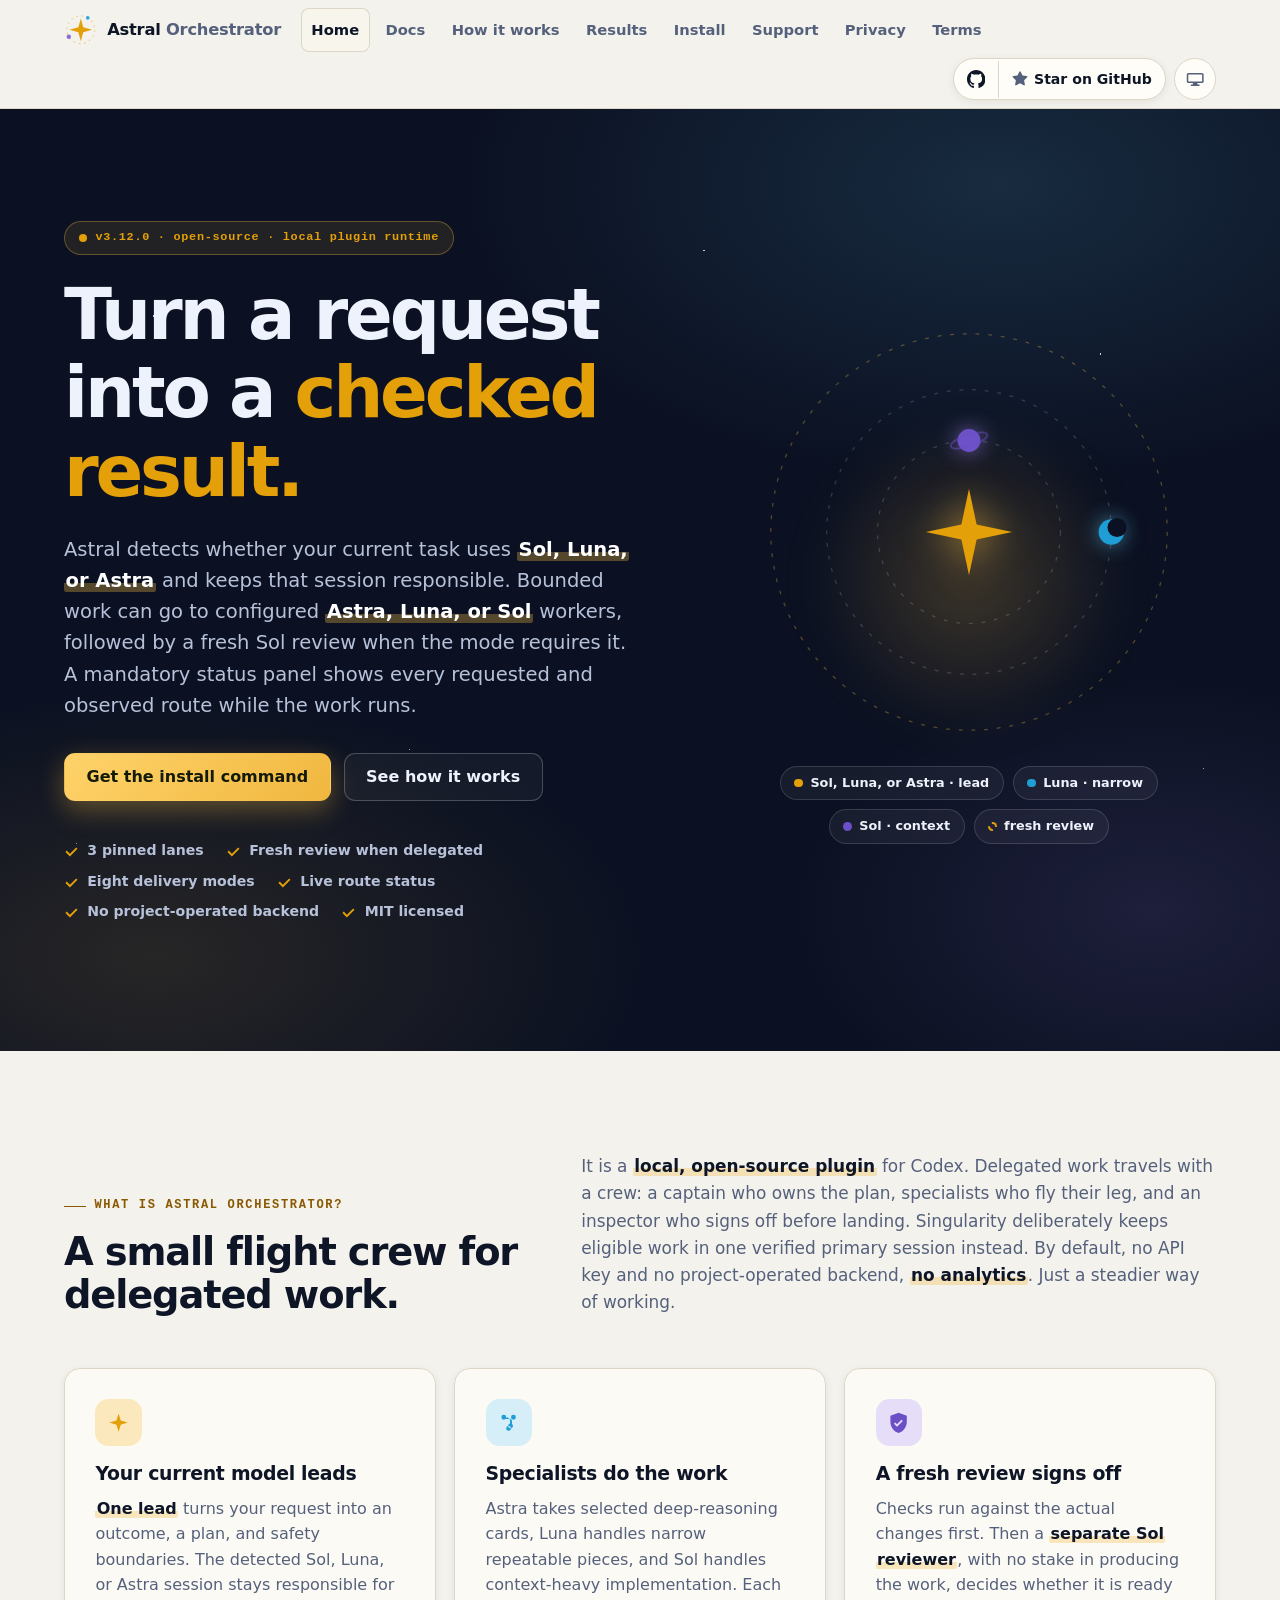
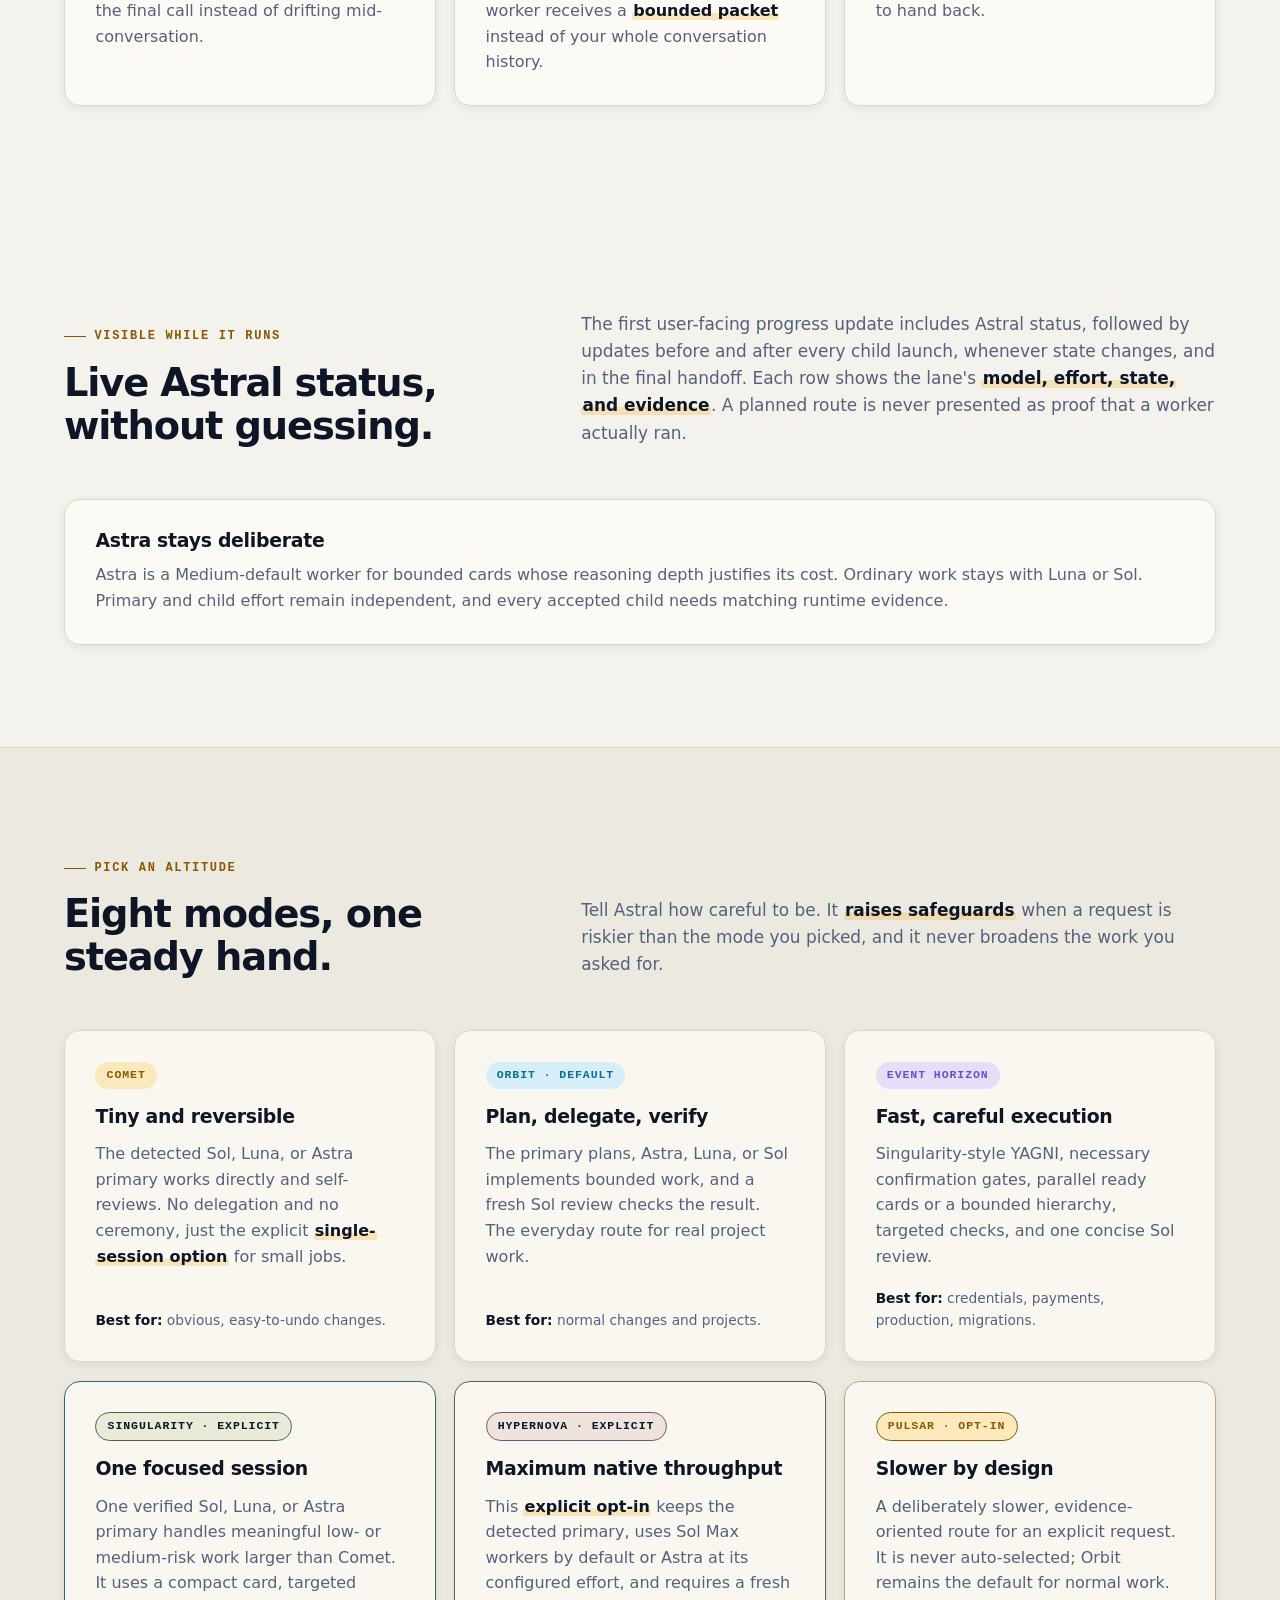
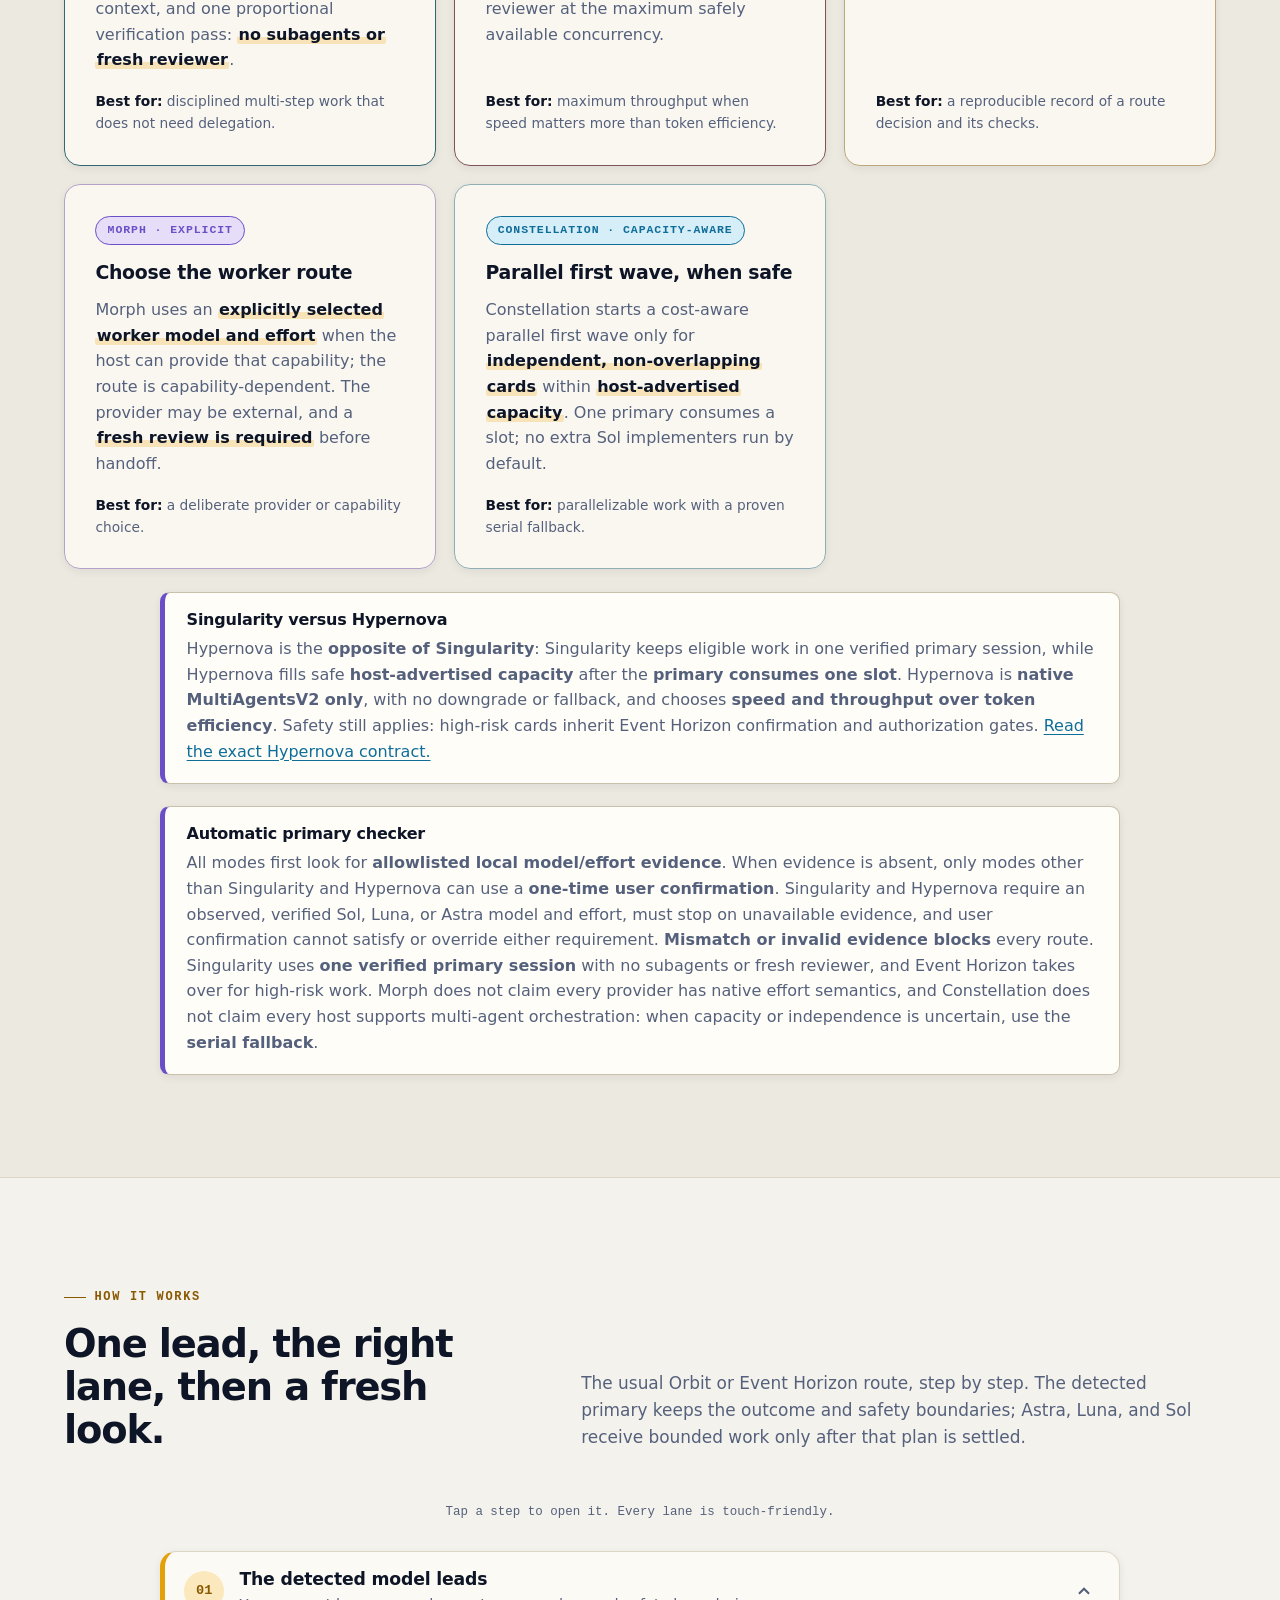
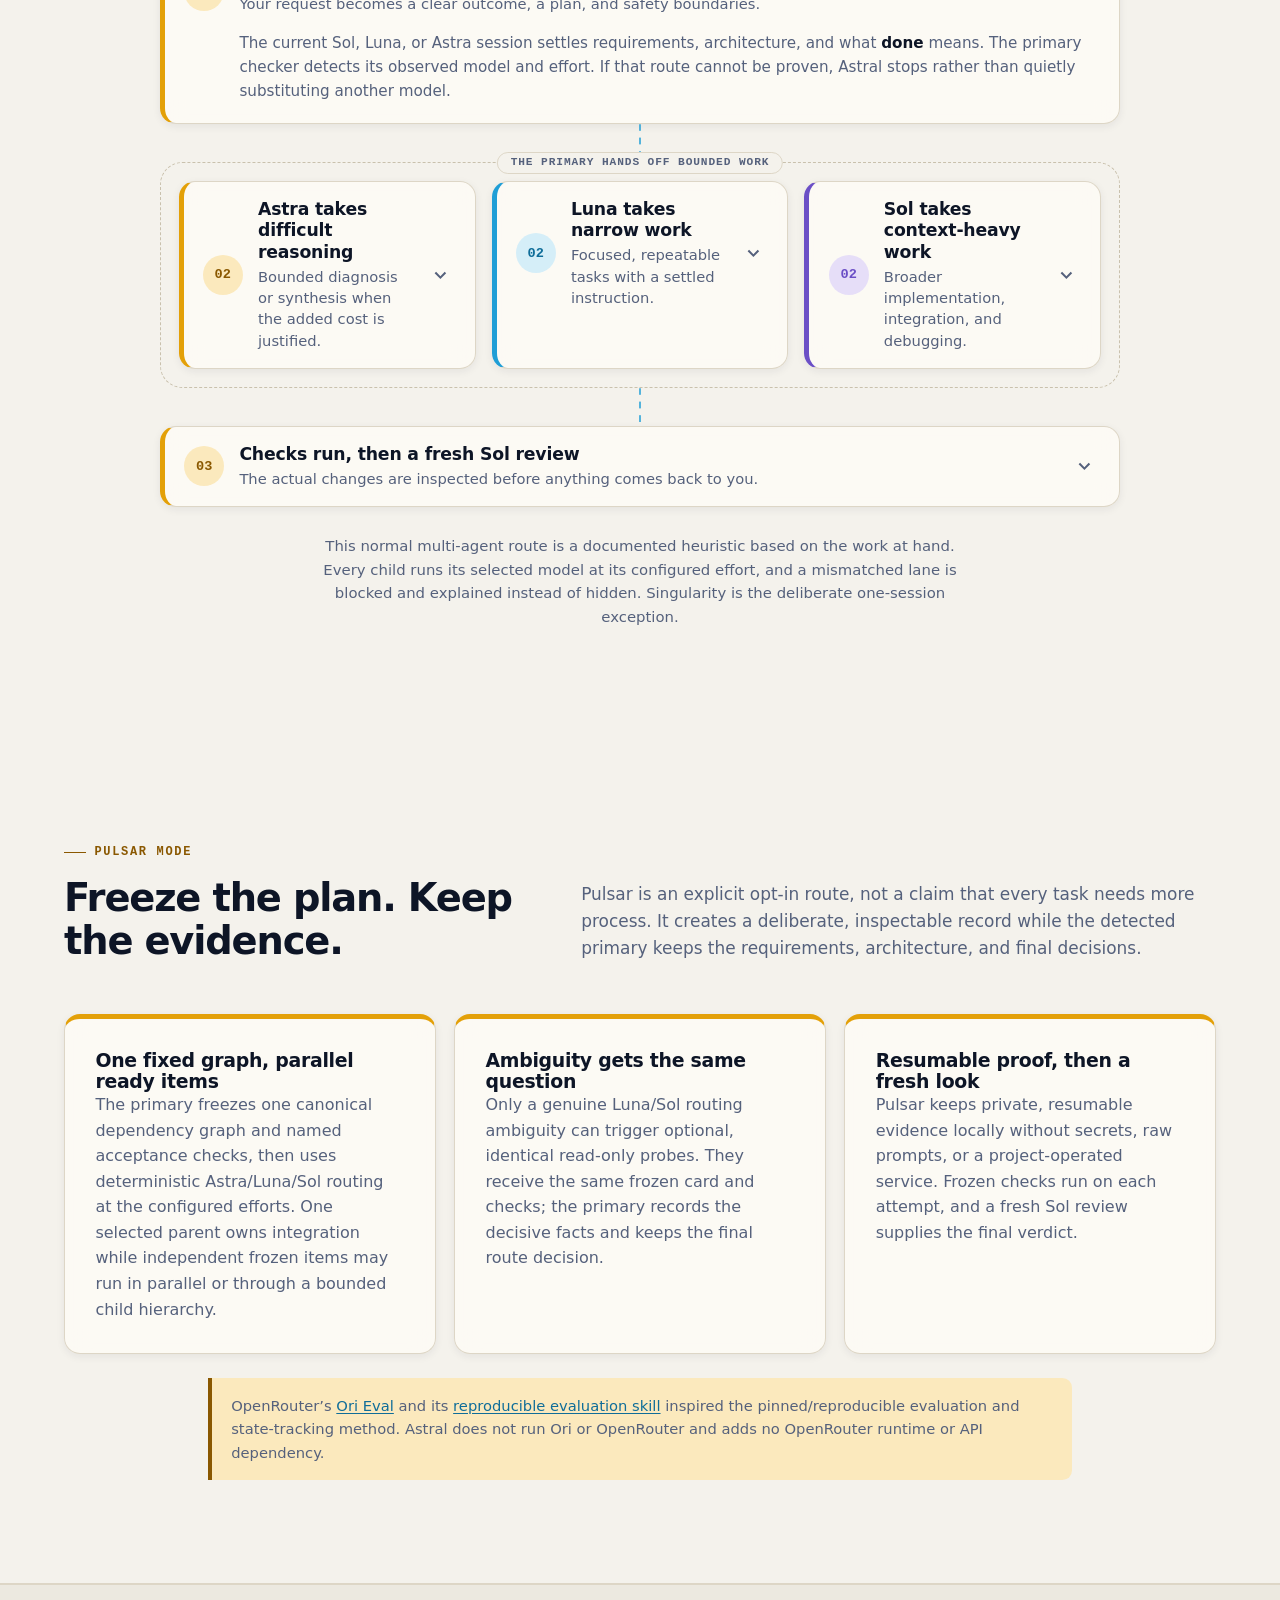
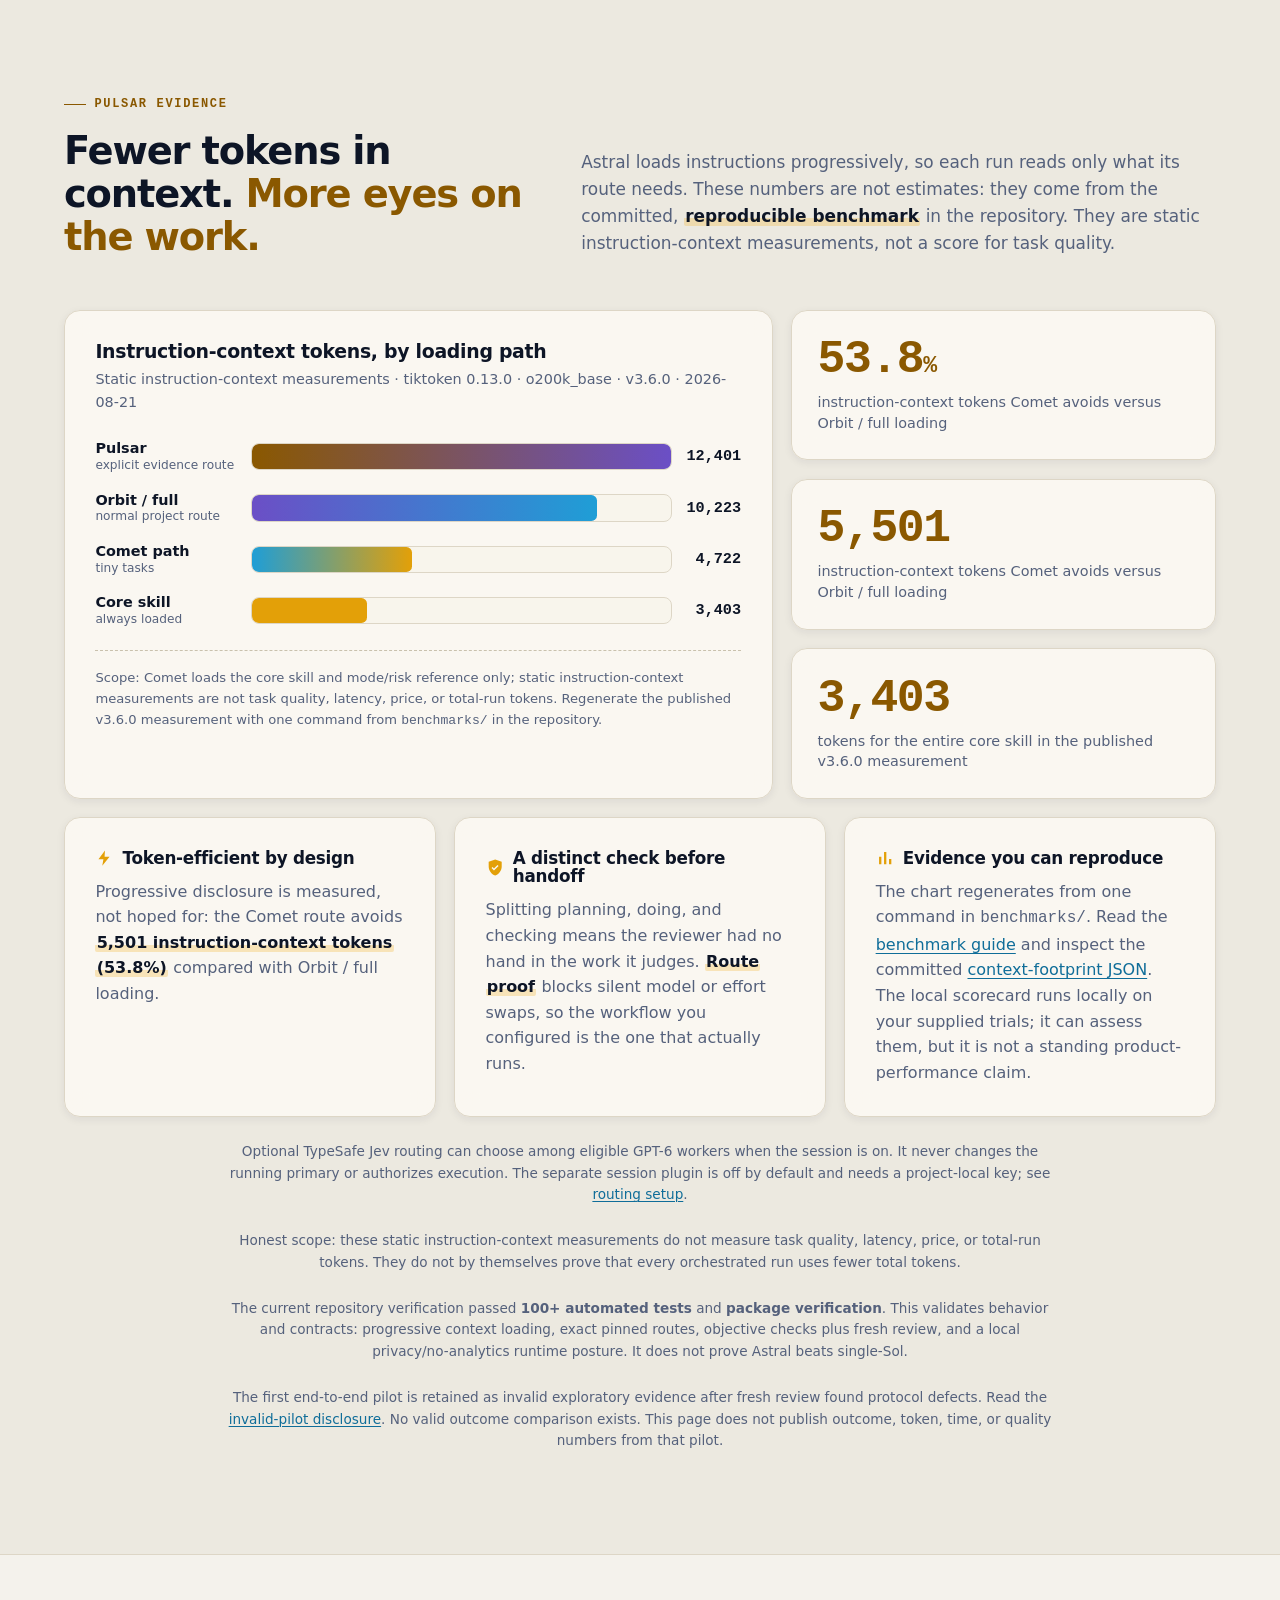
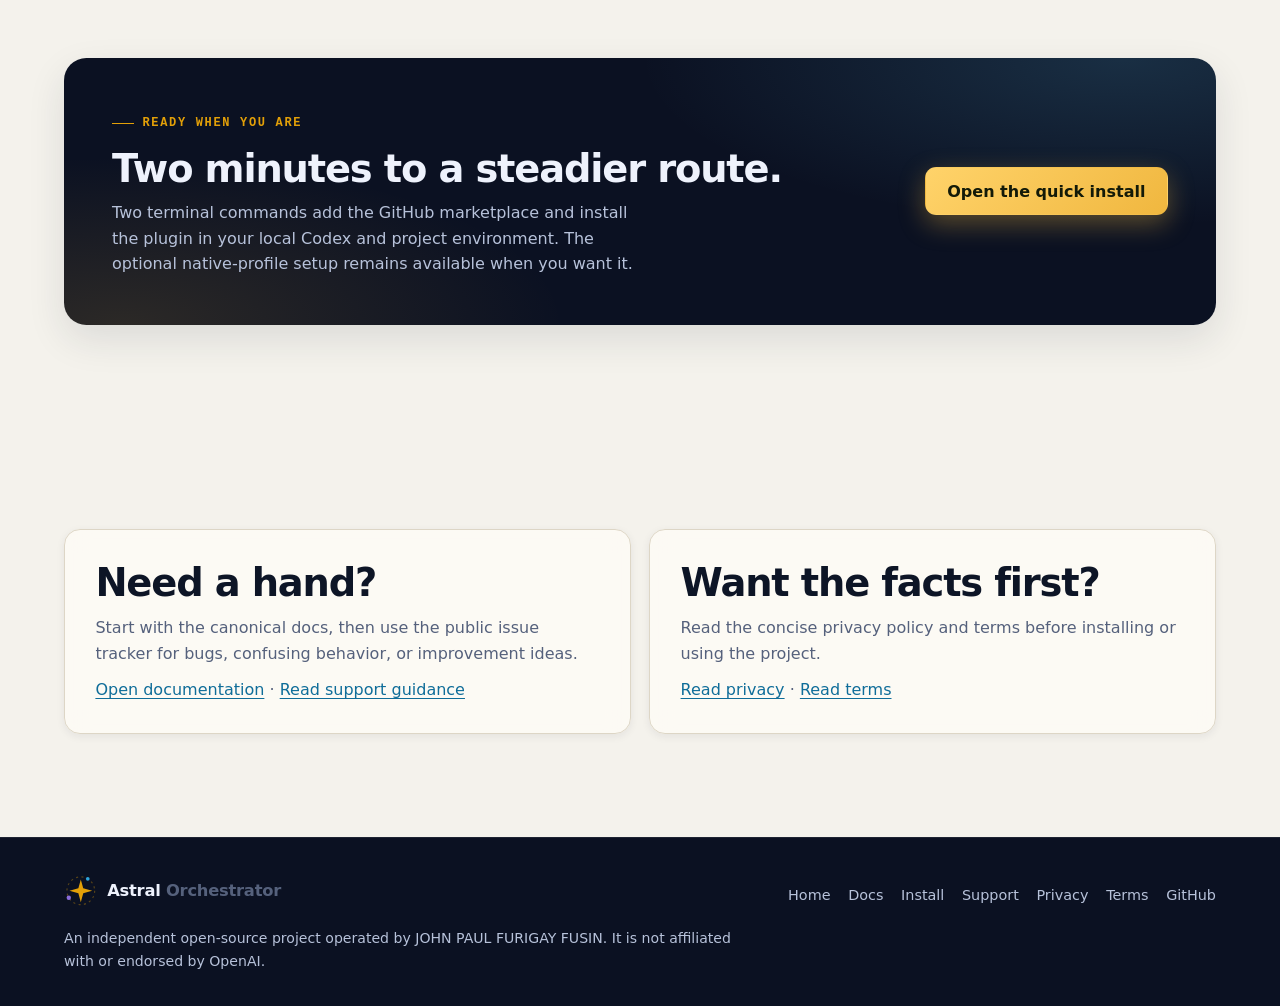
==== commit bfe8b96c: "docs: record v3.12 release and Ares follow-up plan" ====
--- a/website/index.html
+++ b/website/index.html
@@ -433,7 +433,7 @@
             <p>
               Pulsar is an explicit opt-in route, not a claim that every task
               needs more process. It creates a deliberate, inspectable record while
-              The detected primary keeps the requirements, architecture, and final decisions.
+              the detected primary keeps the requirements, architecture, and final decisions.
             </p>
           </div>
           <div class="pulsar-grid">
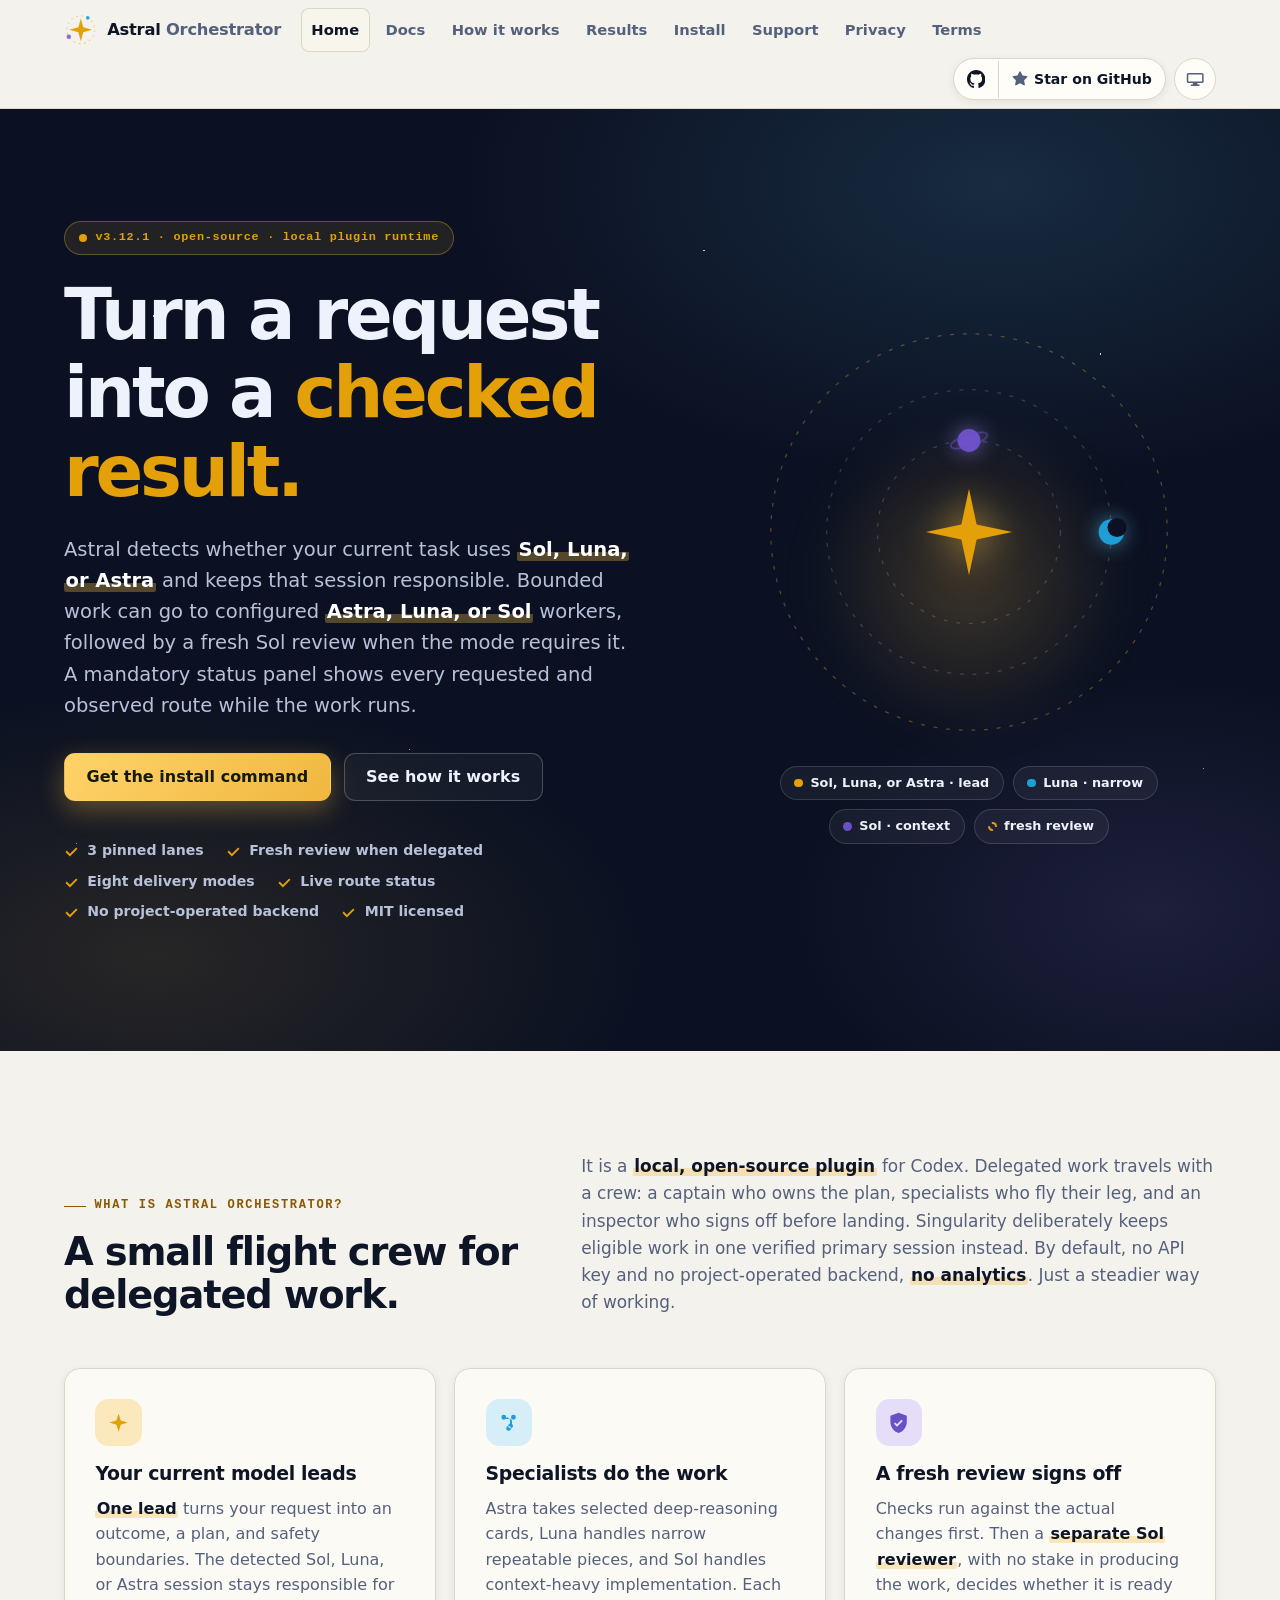
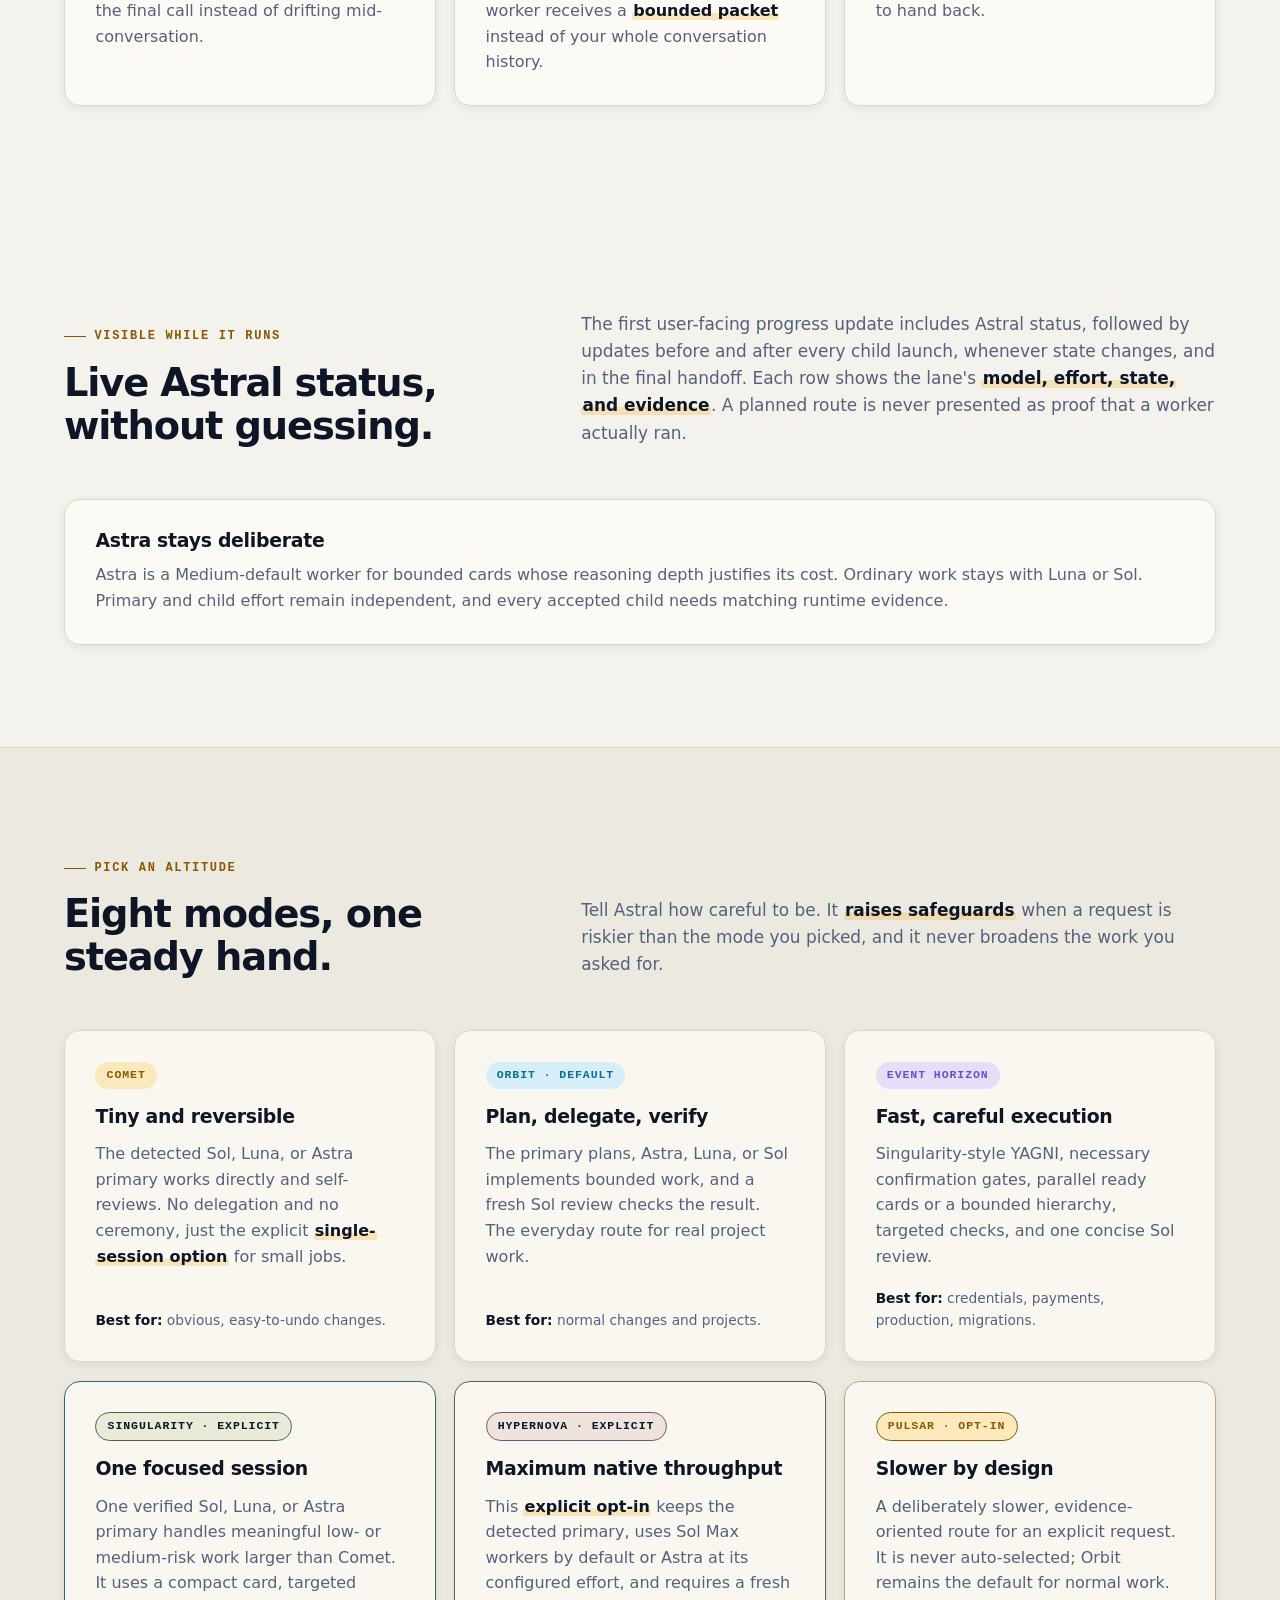
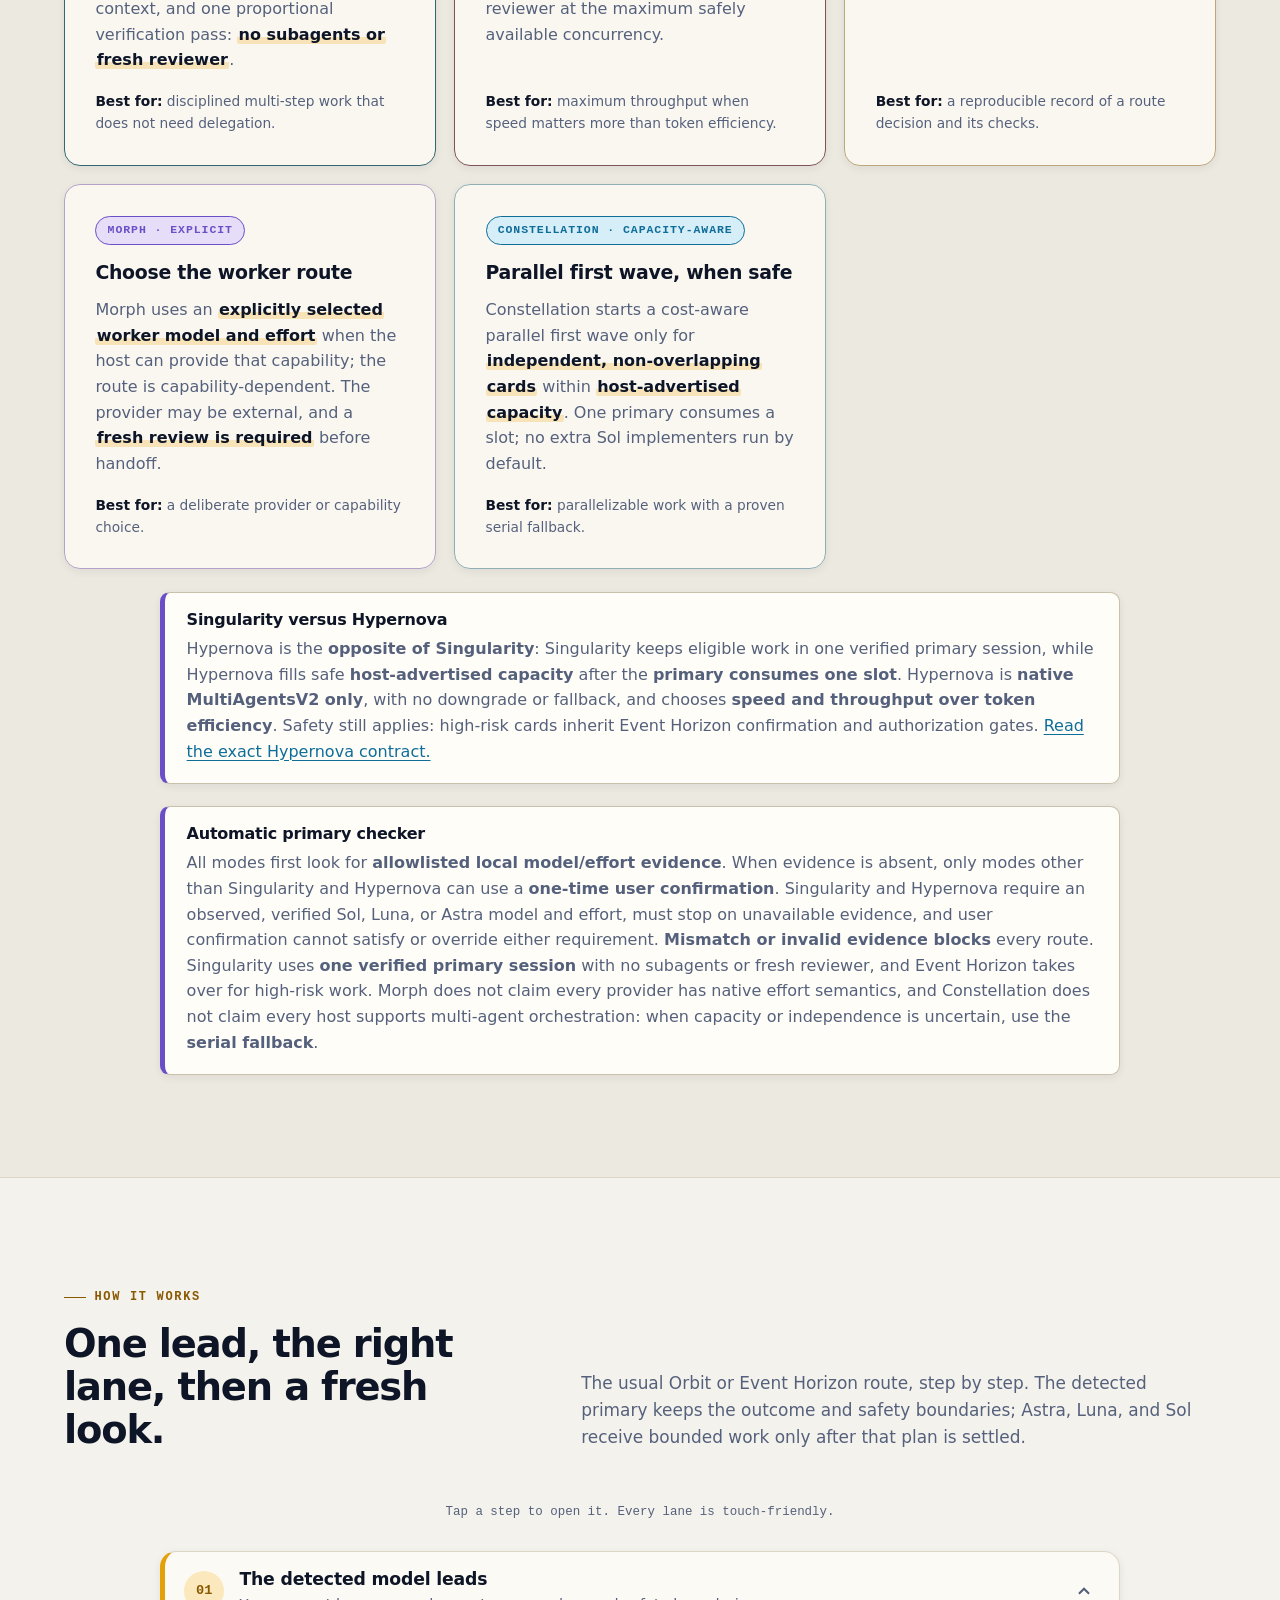
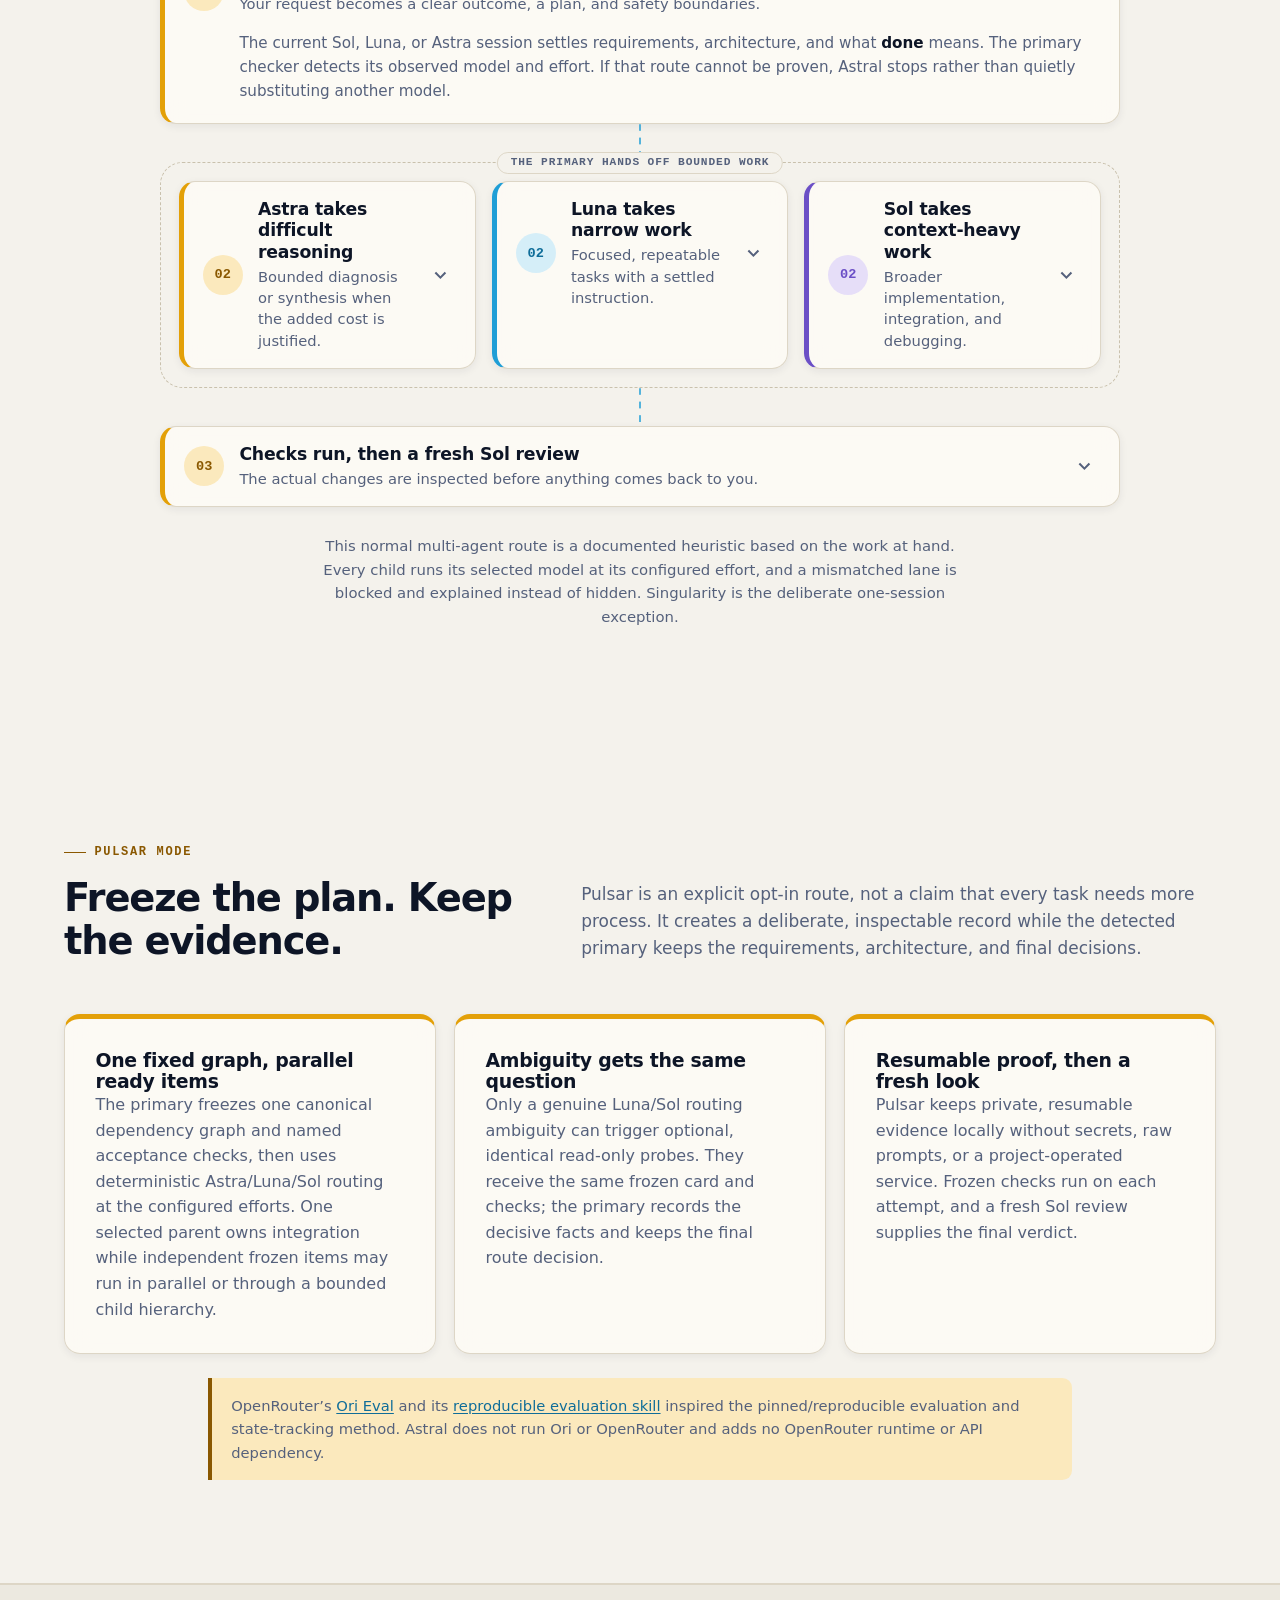
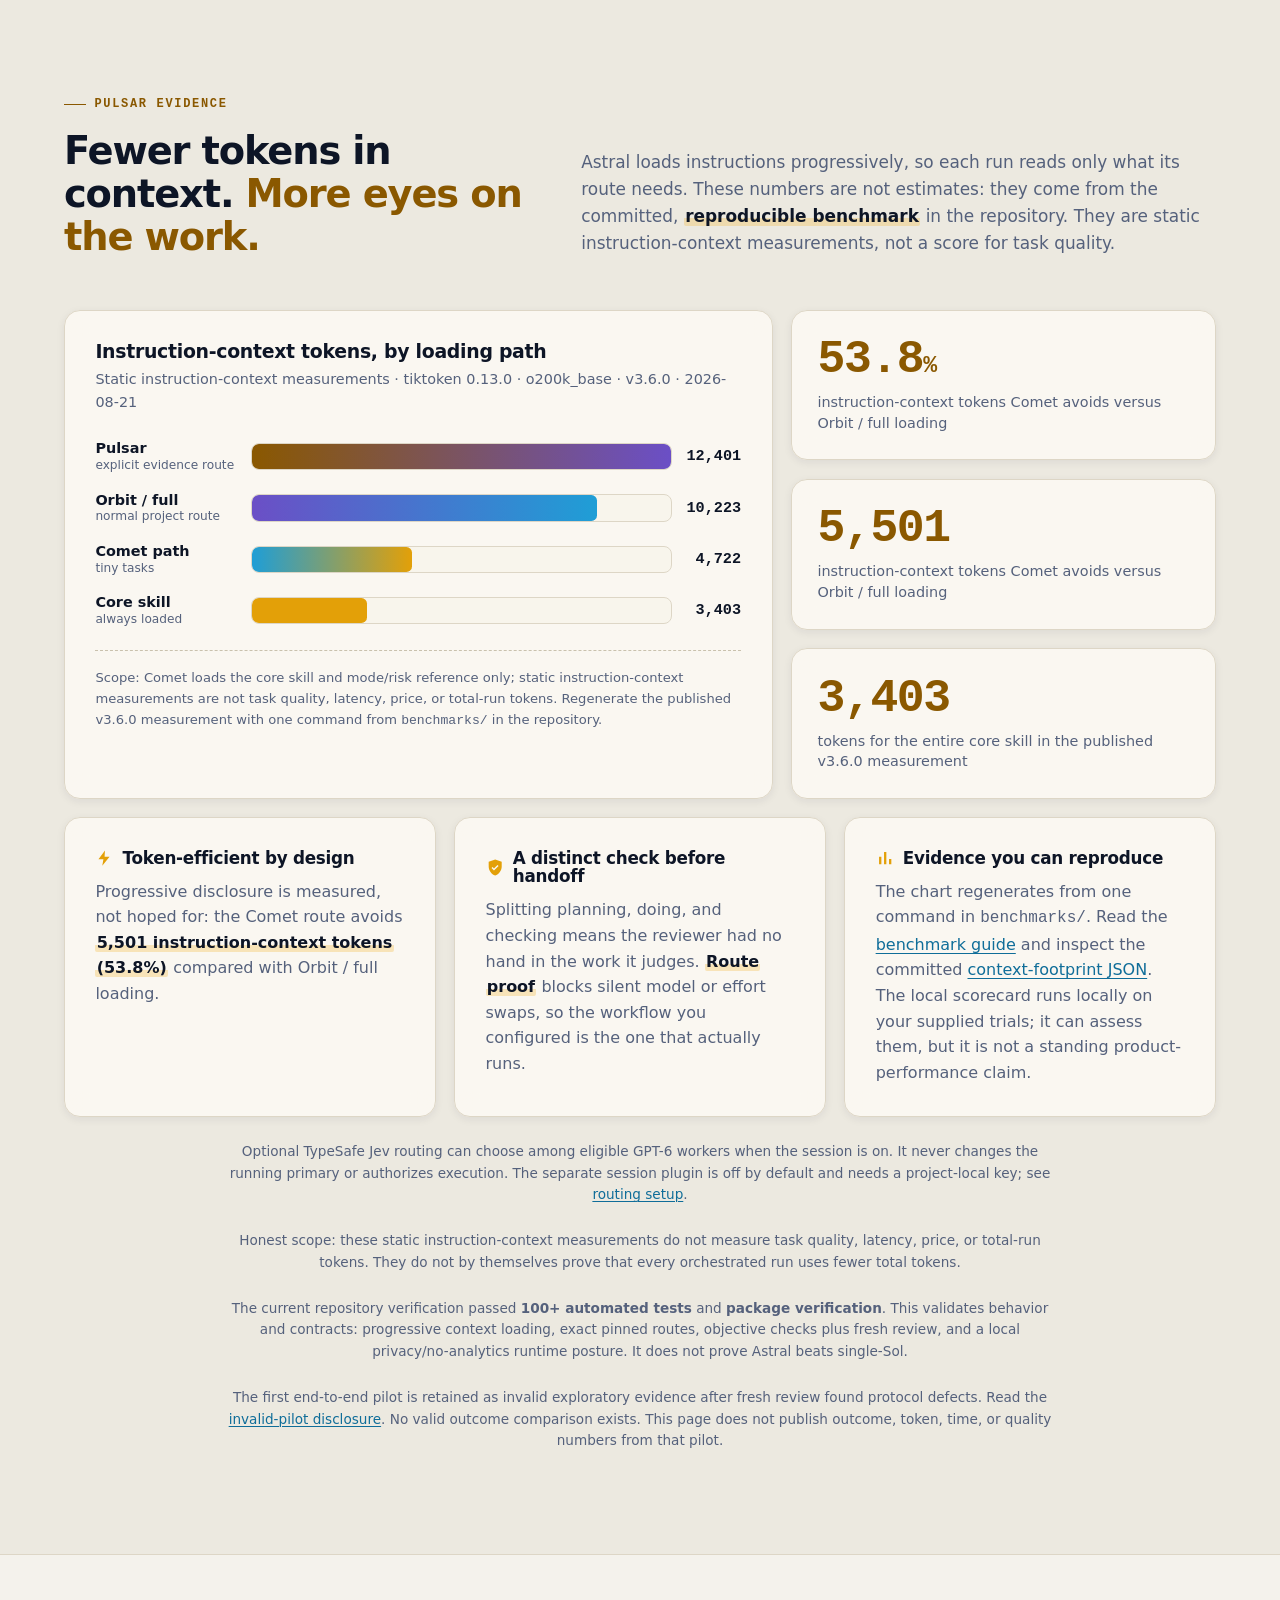
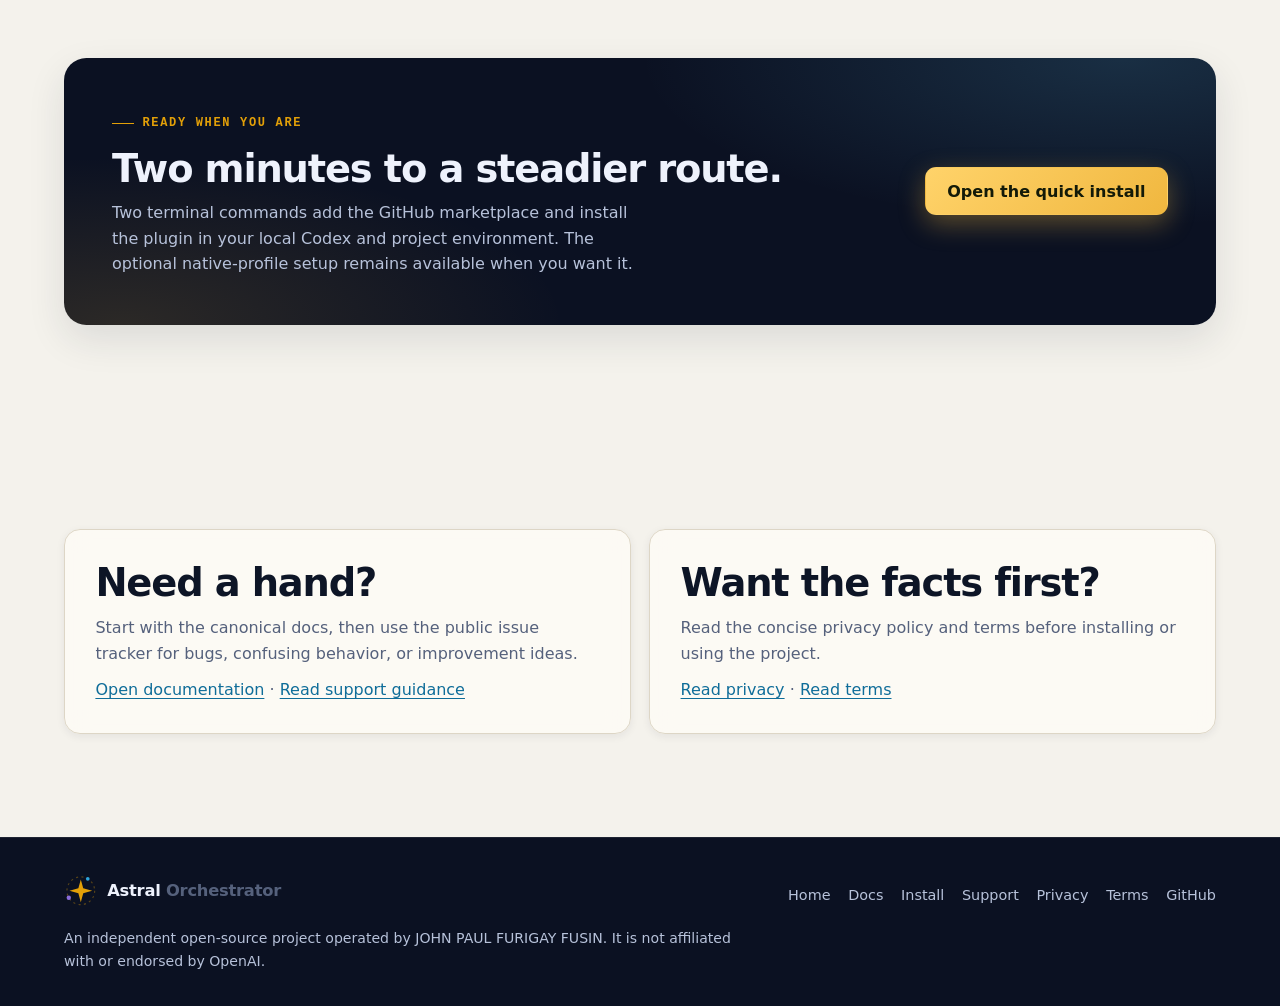
==== commit c2de2fc5: "fix: identify TypeSafe client in v3.12.1 route" ====
--- a/website/index.html
+++ b/website/index.html
@@ -60,7 +60,7 @@
       <section class="hero" aria-labelledby="home-title">
         <div class="shell hero-grid">
           <div>
-            <p class="hero-badge"><span class="pulse-dot" aria-hidden="true"></span>v3.12.0 · open-source · local plugin runtime</p>
+            <p class="hero-badge"><span class="pulse-dot" aria-hidden="true"></span>v3.12.1 · open-source · local plugin runtime</p>
             <h1 id="home-title">Turn a request into a <span class="gradient-text">checked result.</span></h1>
             <p class="hero-copy">
               Astral detects whether your current task uses <span class="hl">Sol, Luna, or Astra</span>
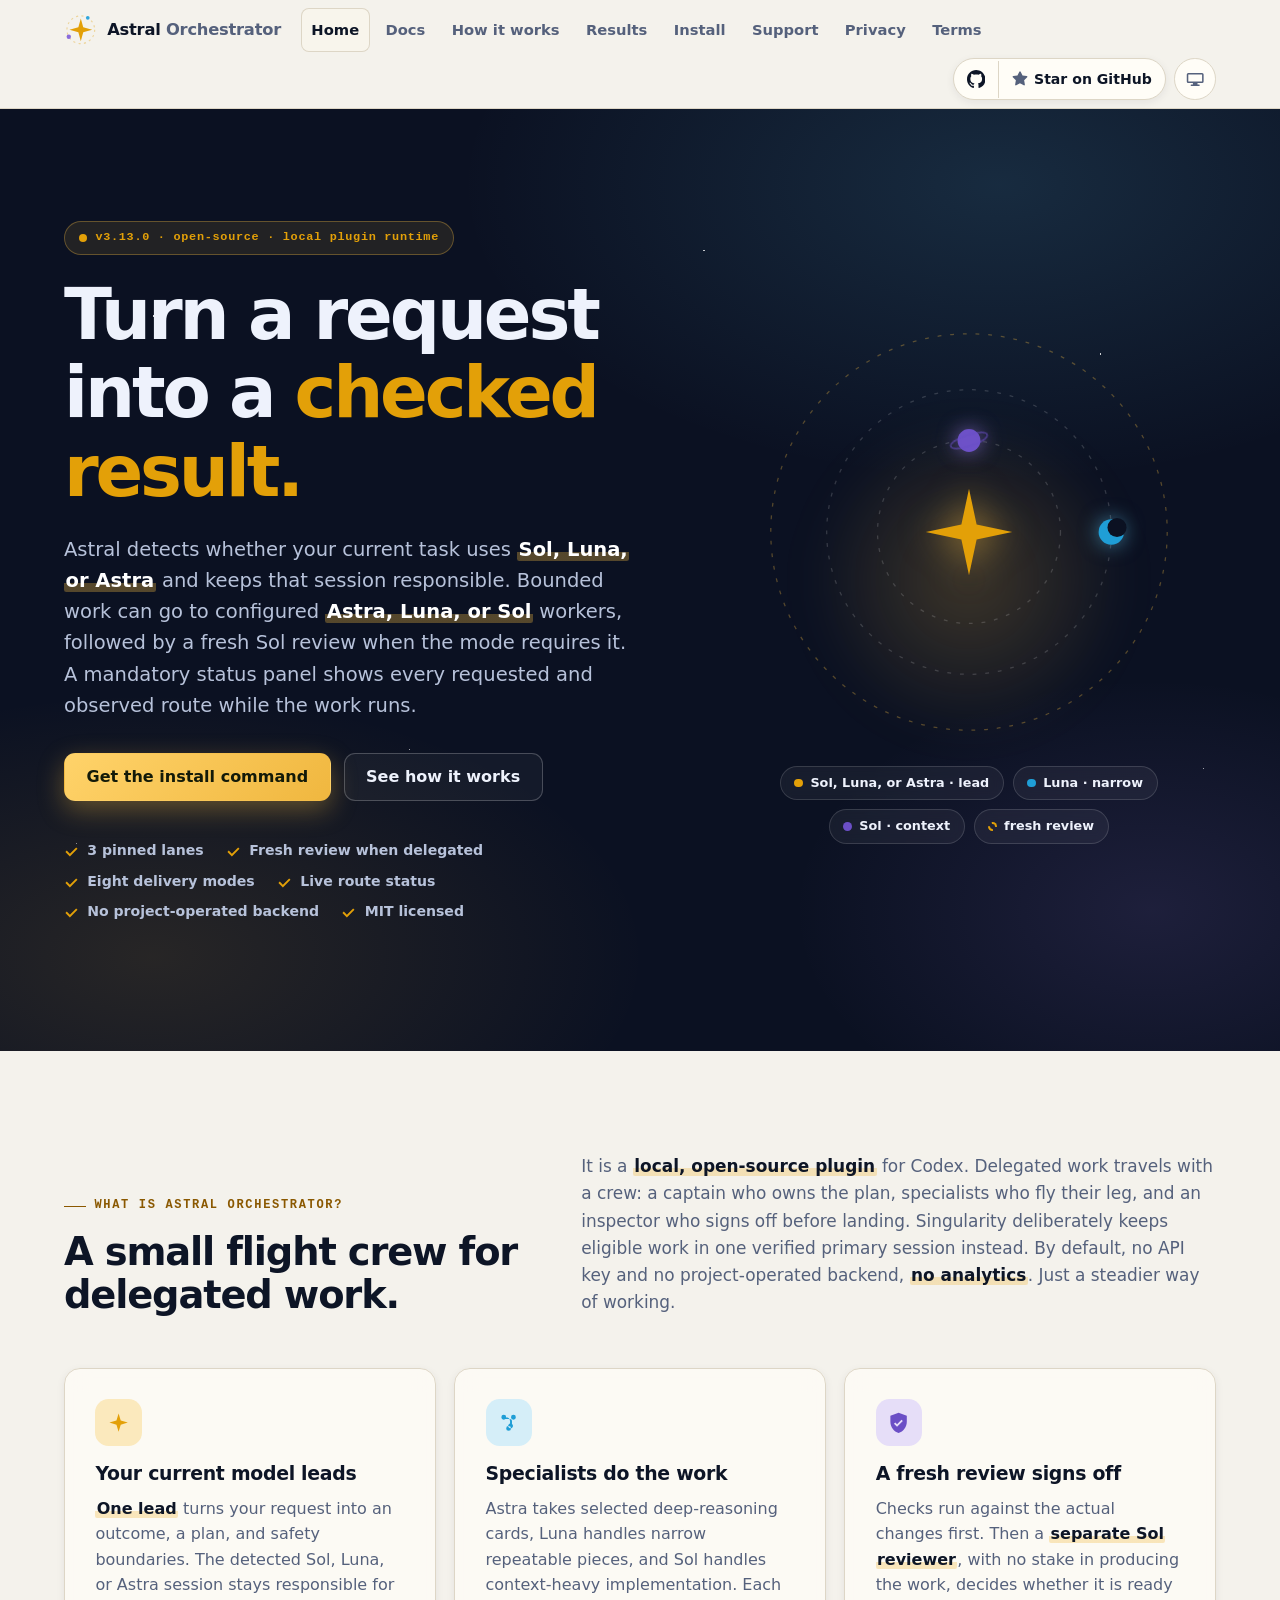
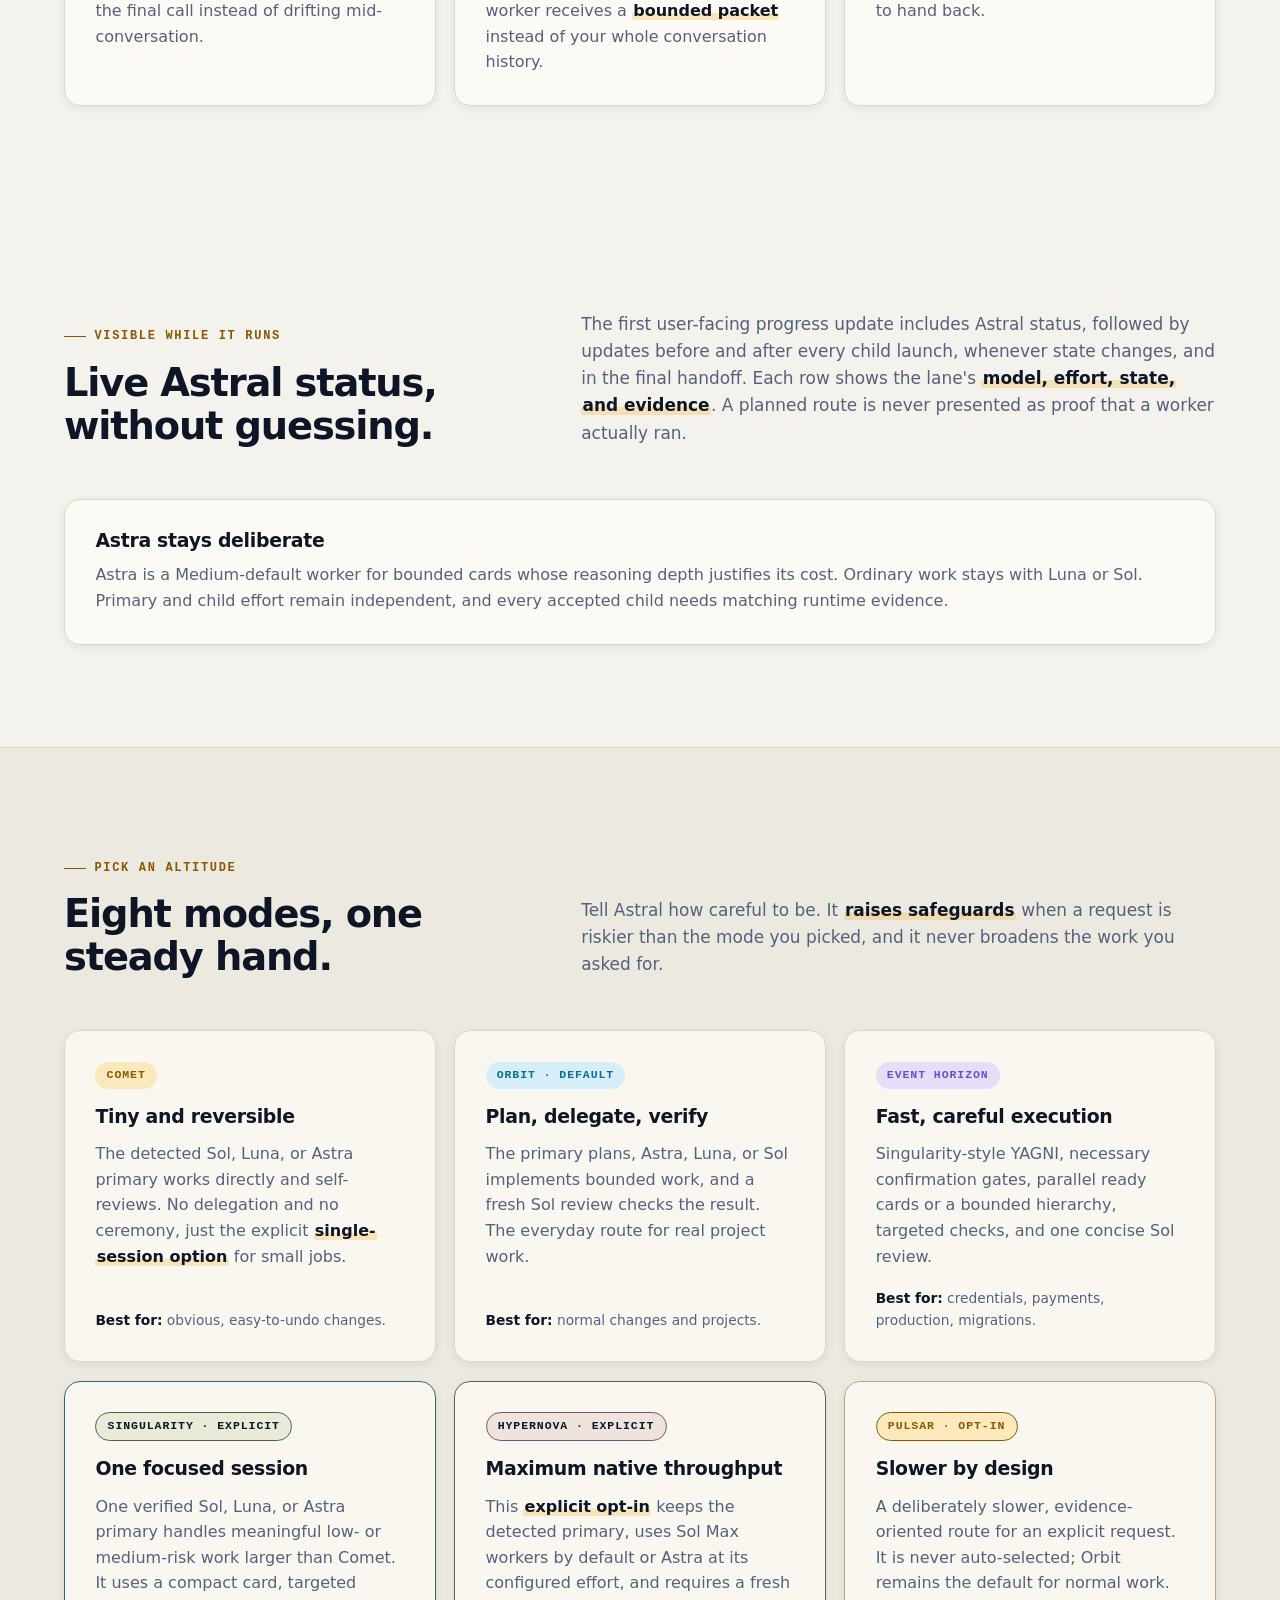
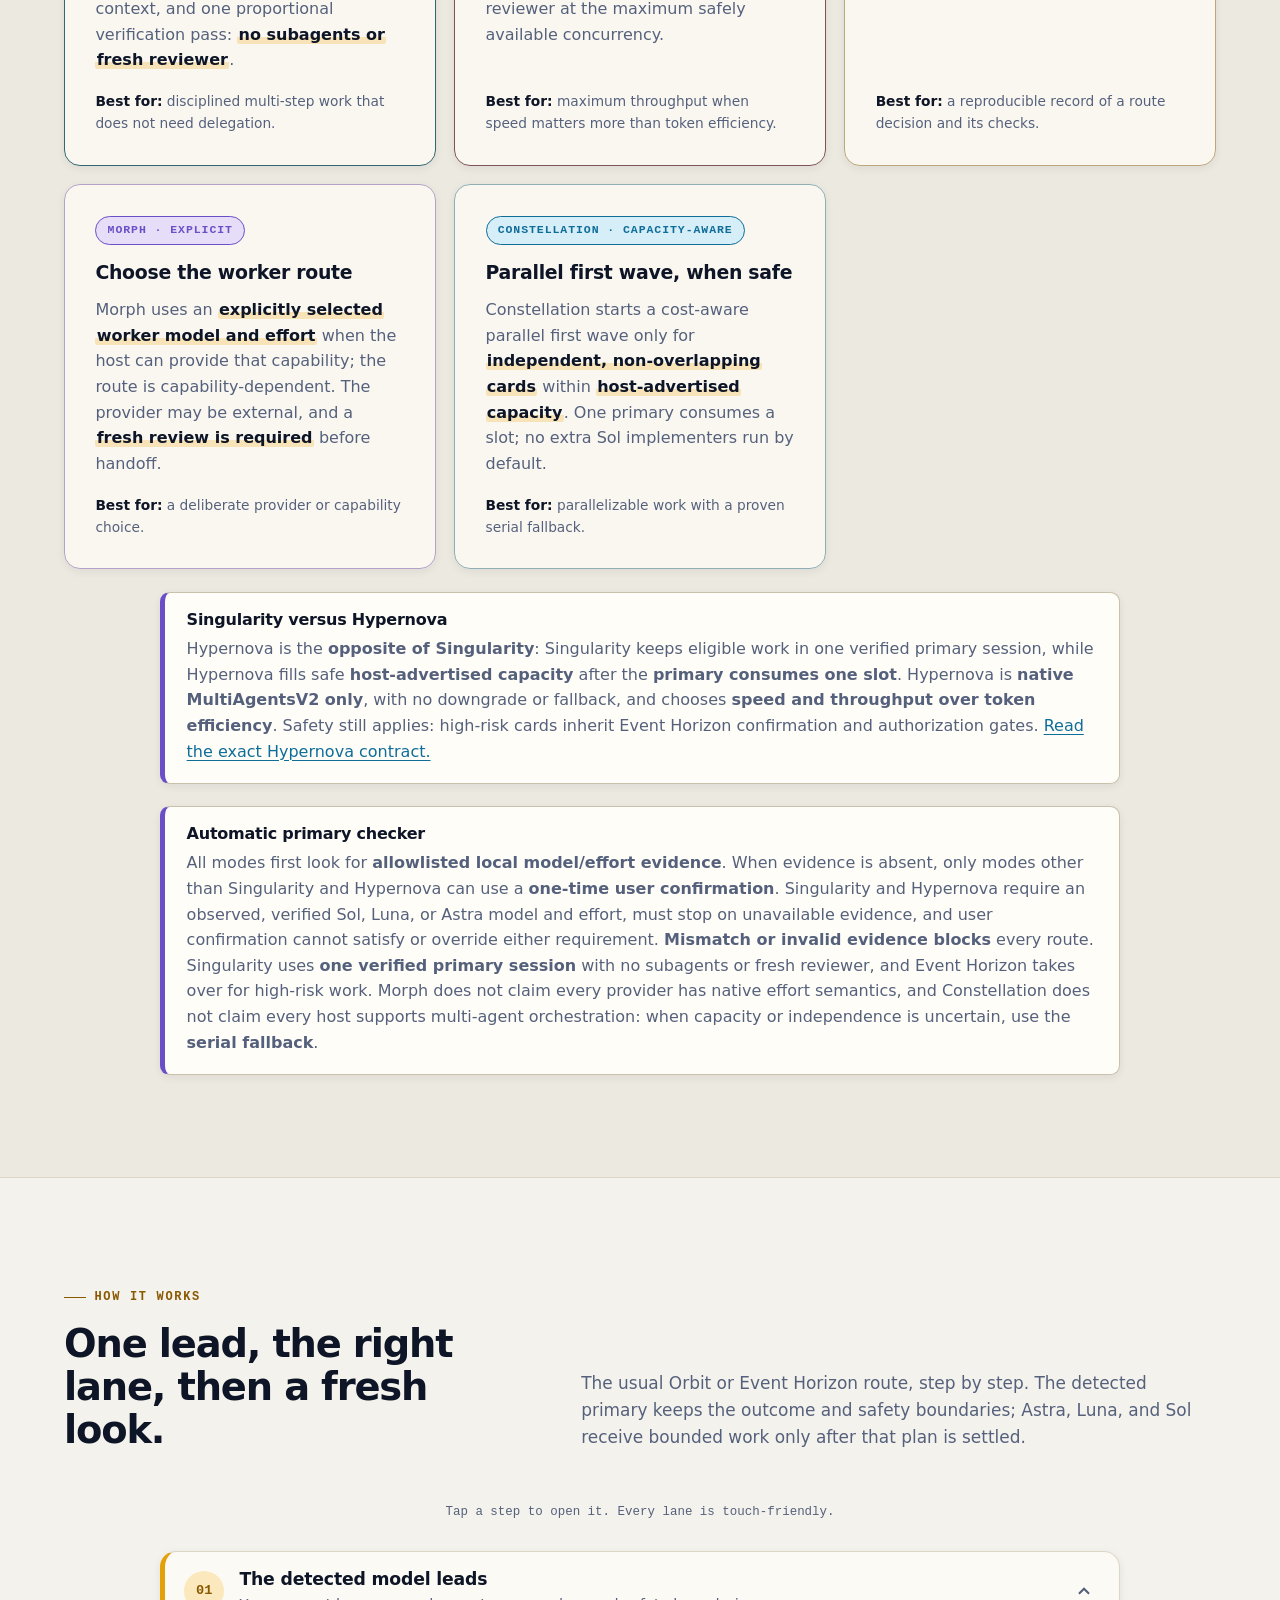
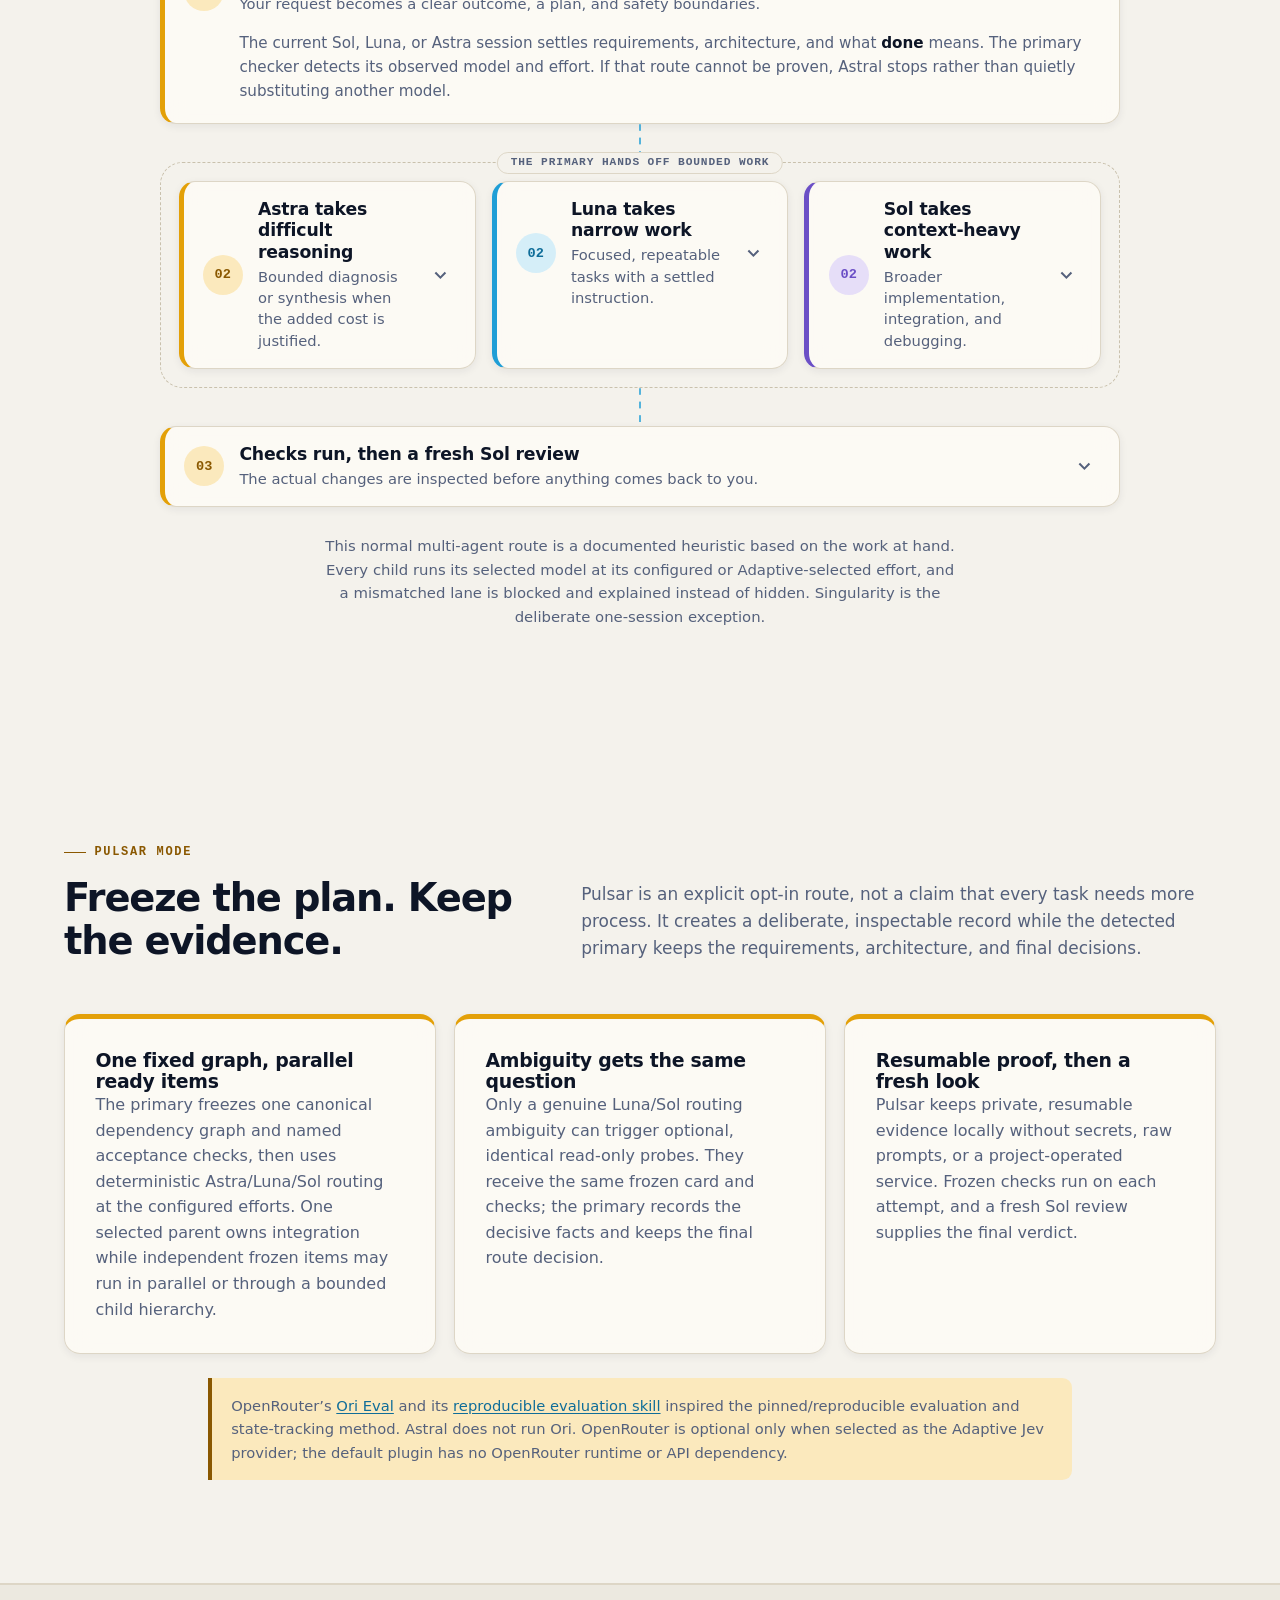
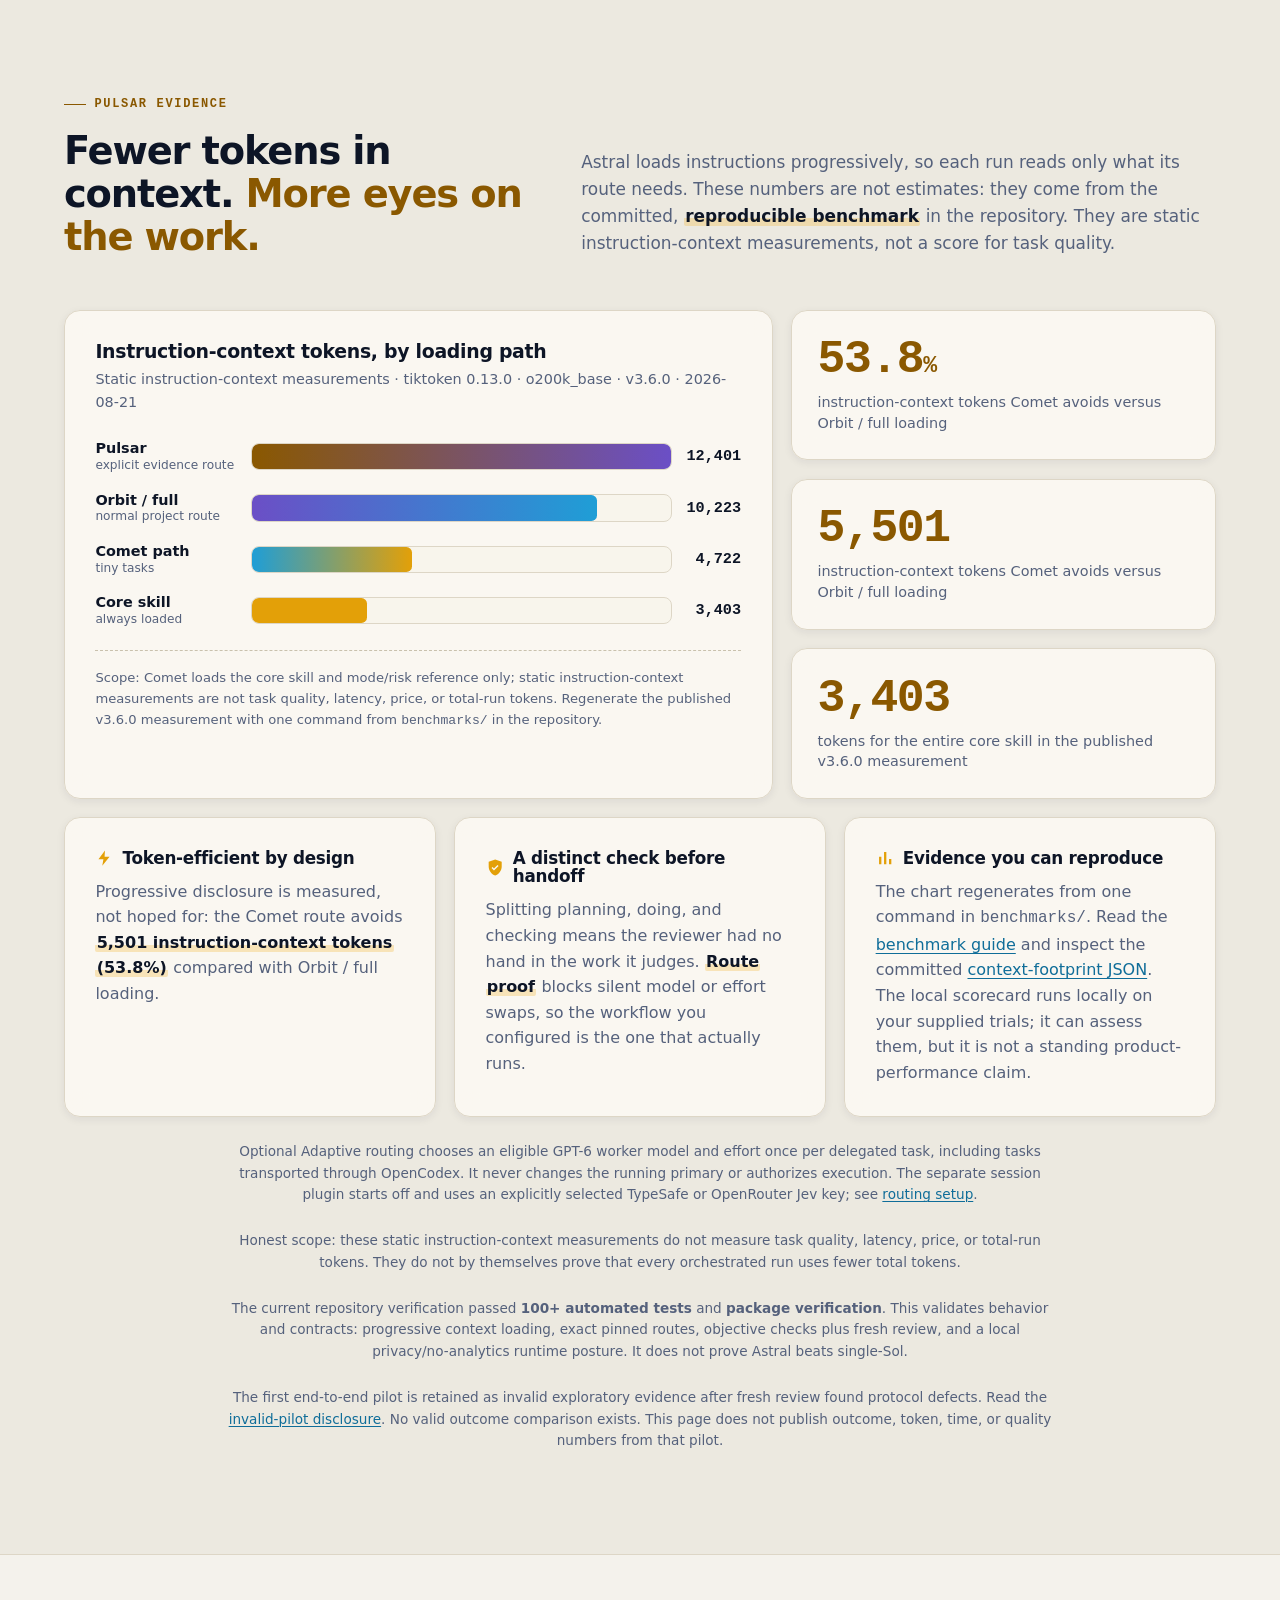
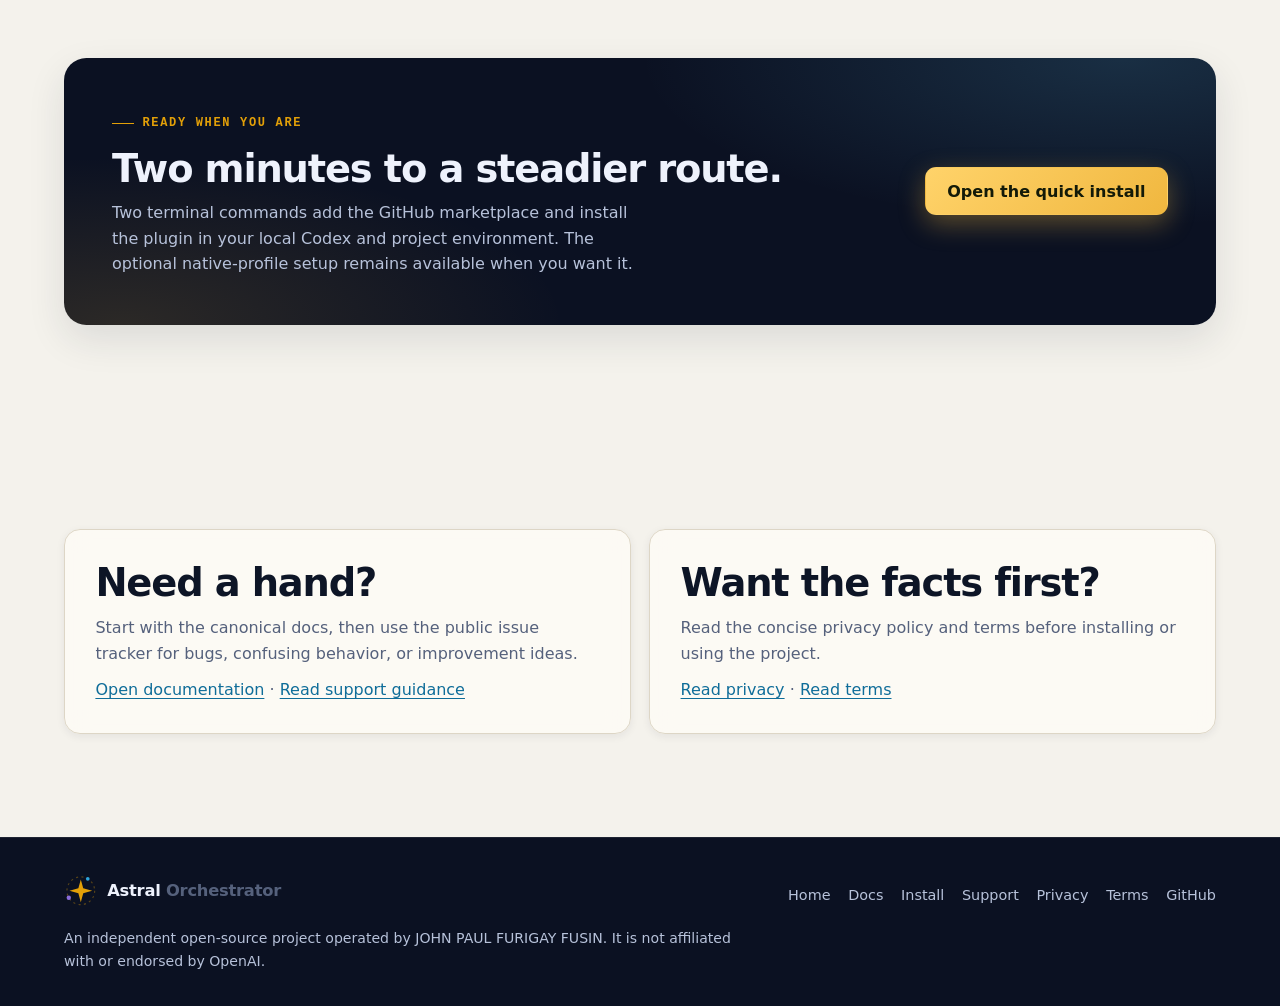
==== commit 0b1373b2: "feat: add adaptive Jev routing with Ares and OpenCodex checks" ====
--- a/website/index.html
+++ b/website/index.html
@@ -60,7 +60,7 @@
       <section class="hero" aria-labelledby="home-title">
         <div class="shell hero-grid">
           <div>
-            <p class="hero-badge"><span class="pulse-dot" aria-hidden="true"></span>v3.12.1 · open-source · local plugin runtime</p>
+            <p class="hero-badge"><span class="pulse-dot" aria-hidden="true"></span>v3.13.0 · open-source · local plugin runtime</p>
             <h1 id="home-title">Turn a request into a <span class="gradient-text">checked result.</span></h1>
             <p class="hero-copy">
               Astral detects whether your current task uses <span class="hl">Sol, Luna, or Astra</span>
@@ -418,7 +418,7 @@
               </details>
             </div>
 
-            <p class="route-caption">This normal multi-agent route is a documented heuristic based on the work at hand. Every child runs its selected model at its configured effort, and a mismatched lane is blocked and explained instead of hidden. Singularity is the deliberate one-session exception.</p>
+            <p class="route-caption">This normal multi-agent route is a documented heuristic based on the work at hand. Every child runs its selected model at its configured or Adaptive-selected effort, and a mismatched lane is blocked and explained instead of hidden. Singularity is the deliberate one-session exception.</p>
           </div>
         </div>
       </section>
@@ -469,7 +469,7 @@
               OpenRouter’s <a href="https://openrouter.ai/ori/eval">Ori Eval</a> and
               its <a href="https://openrouter.ai/skills/spawn-ori-eval">reproducible evaluation skill</a>
               inspired the pinned/reproducible evaluation and state-tracking method.
-              Astral does not run Ori or OpenRouter and adds no OpenRouter runtime or API dependency.
+              Astral does not run Ori. OpenRouter is optional only when selected as the Adaptive Jev provider; the default plugin has no OpenRouter runtime or API dependency.
             </p>
           </aside>
         </div>
@@ -567,7 +567,7 @@
           </div>
 
           <p class="scope-note" data-reveal>
-            Optional TypeSafe Jev routing can choose among eligible GPT-6 workers when the session is on. It never changes the running primary or authorizes execution. The separate session plugin is off by default and needs a project-local key; see <a href="docs/routing/">routing setup</a>.
+            Optional Adaptive routing chooses an eligible GPT-6 worker model and effort once per delegated task, including tasks transported through OpenCodex. It never changes the running primary or authorizes execution. The separate session plugin starts off and uses an explicitly selected TypeSafe or OpenRouter Jev key; see <a href="docs/routing/">routing setup</a>.
           </p>
 
           <p class="scope-note" data-reveal>
